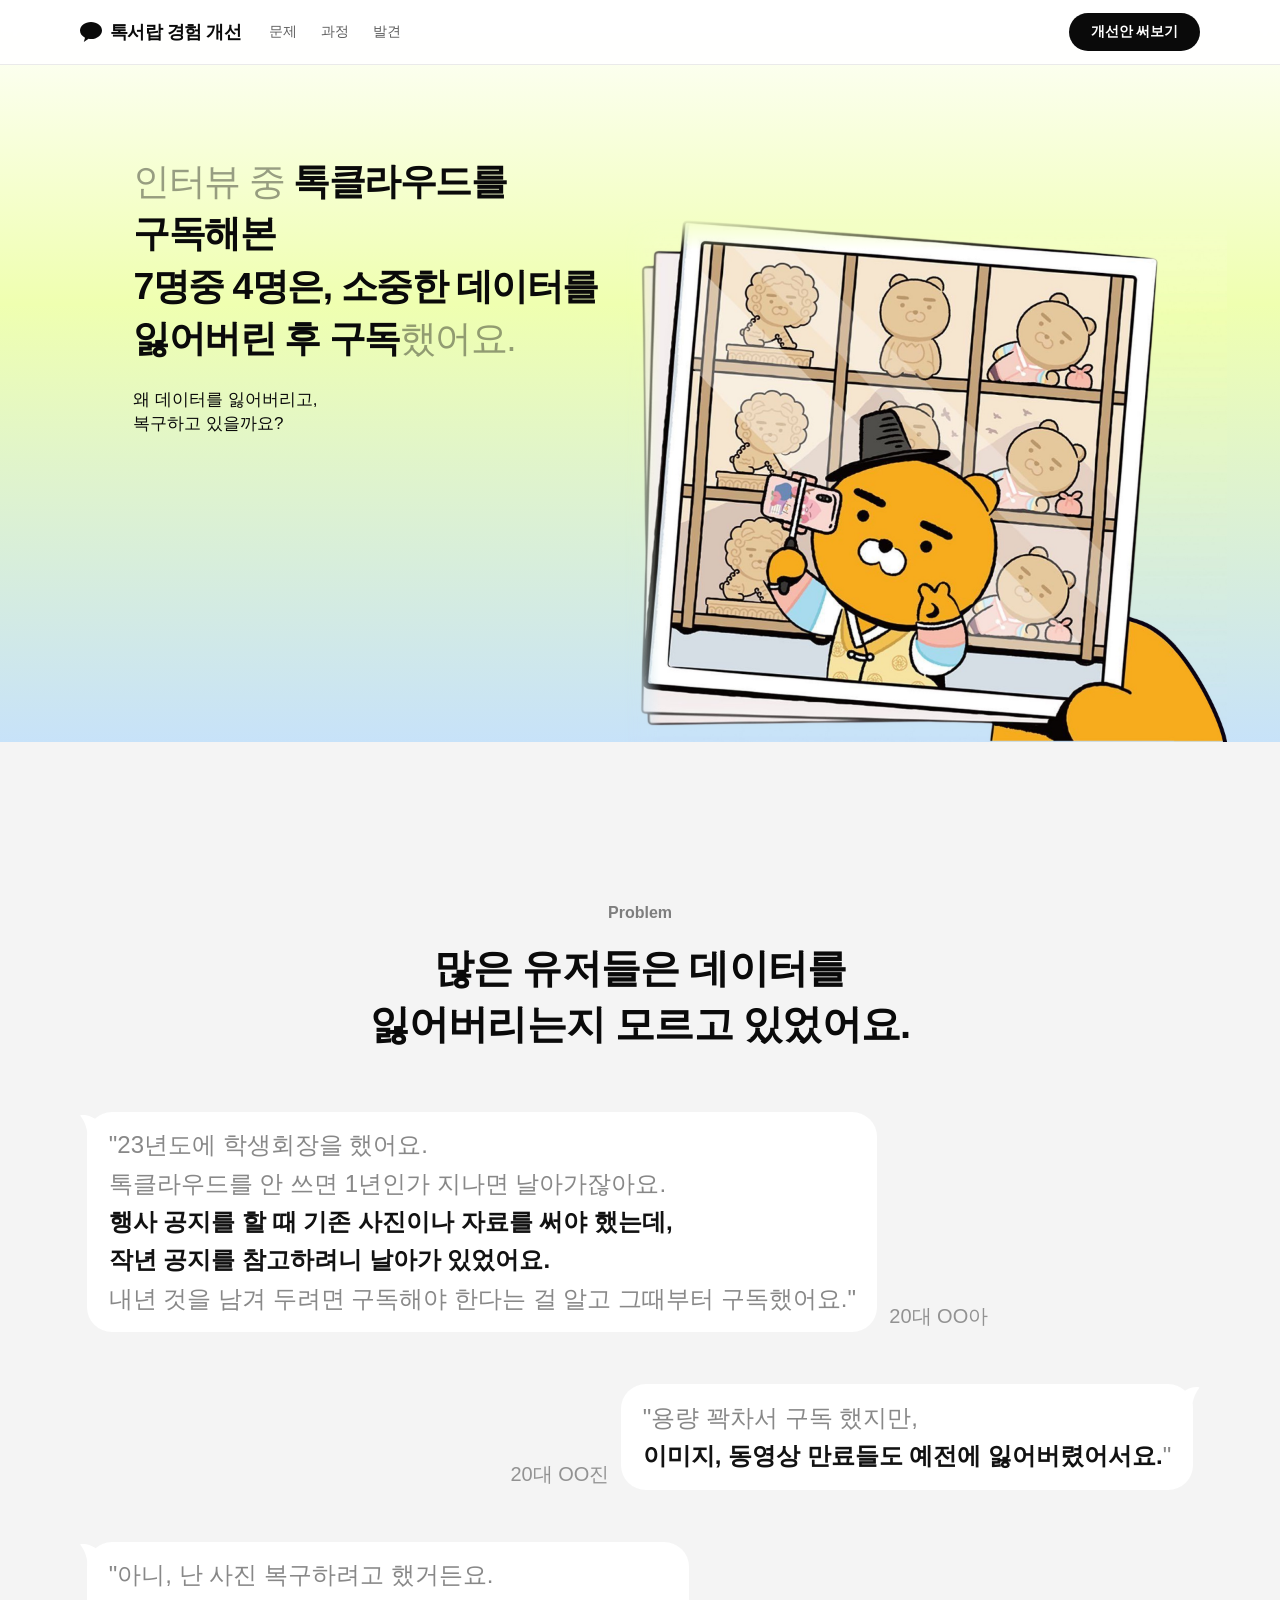
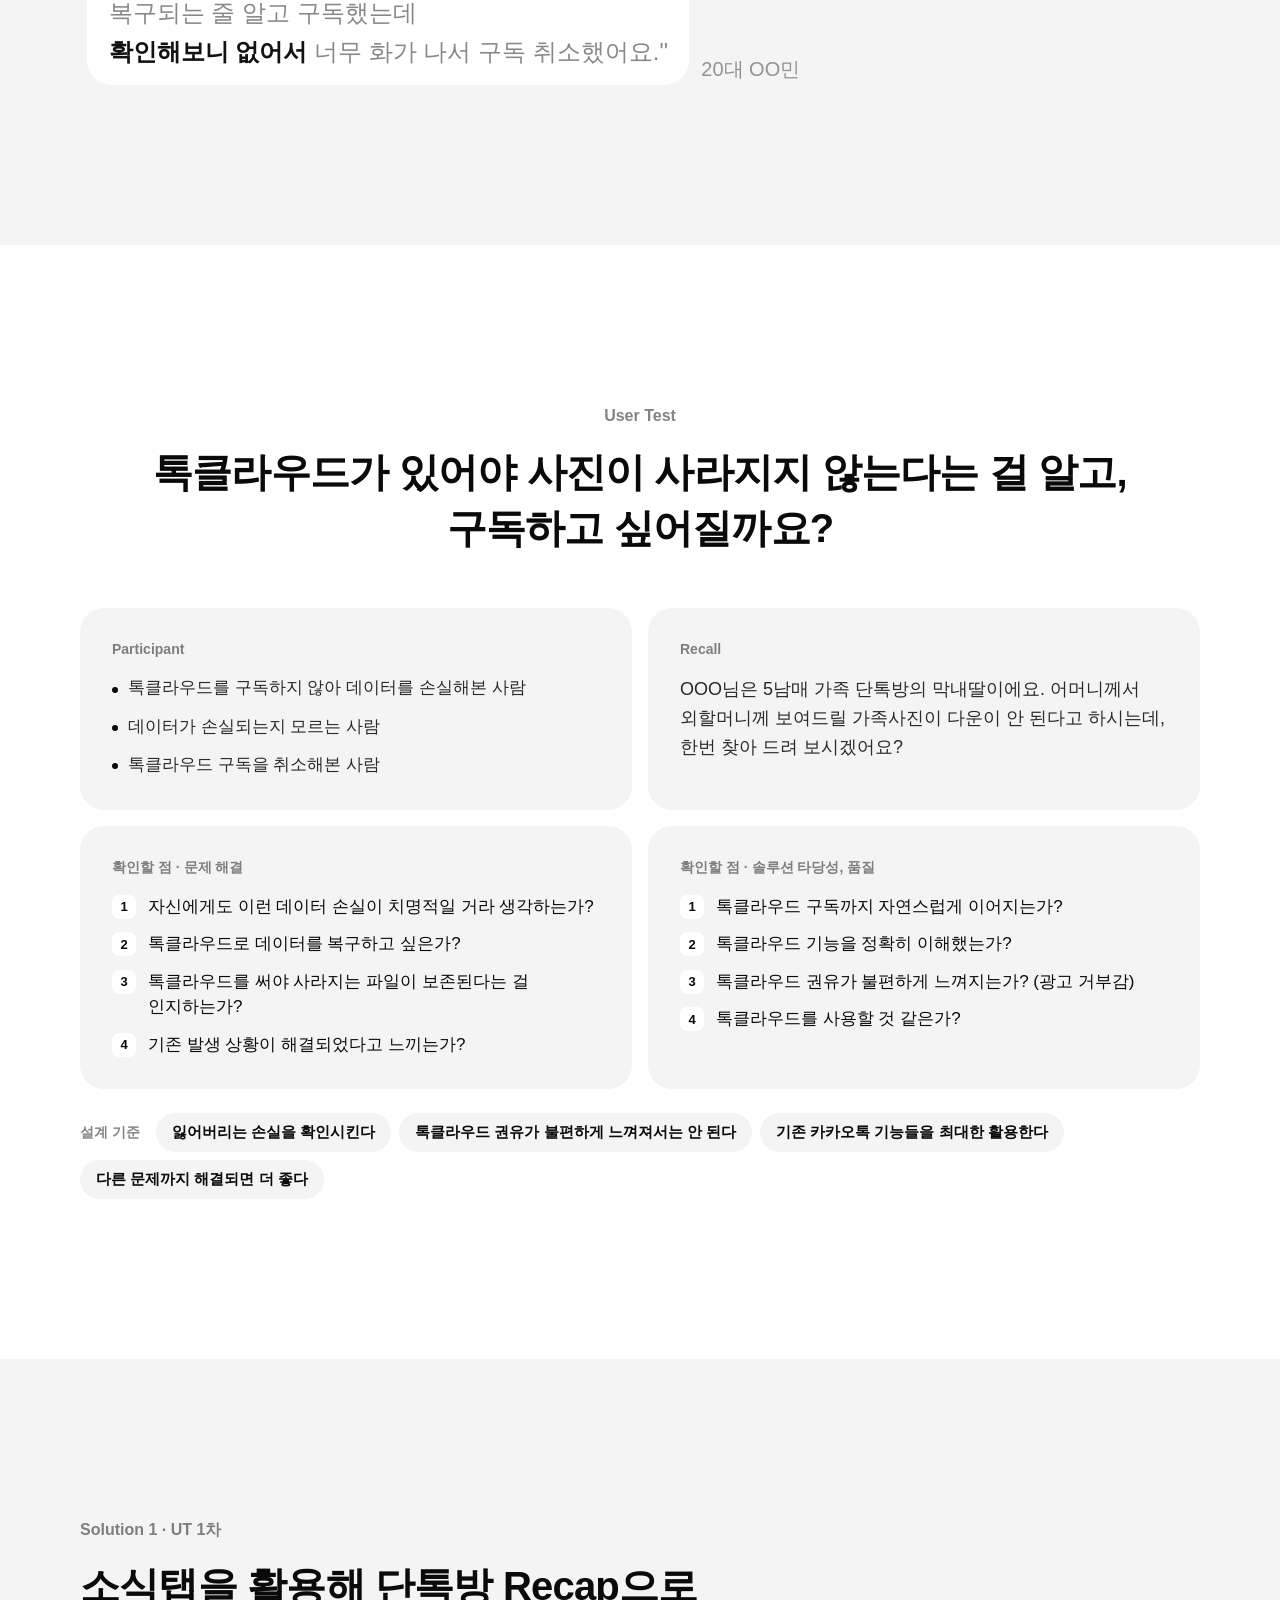
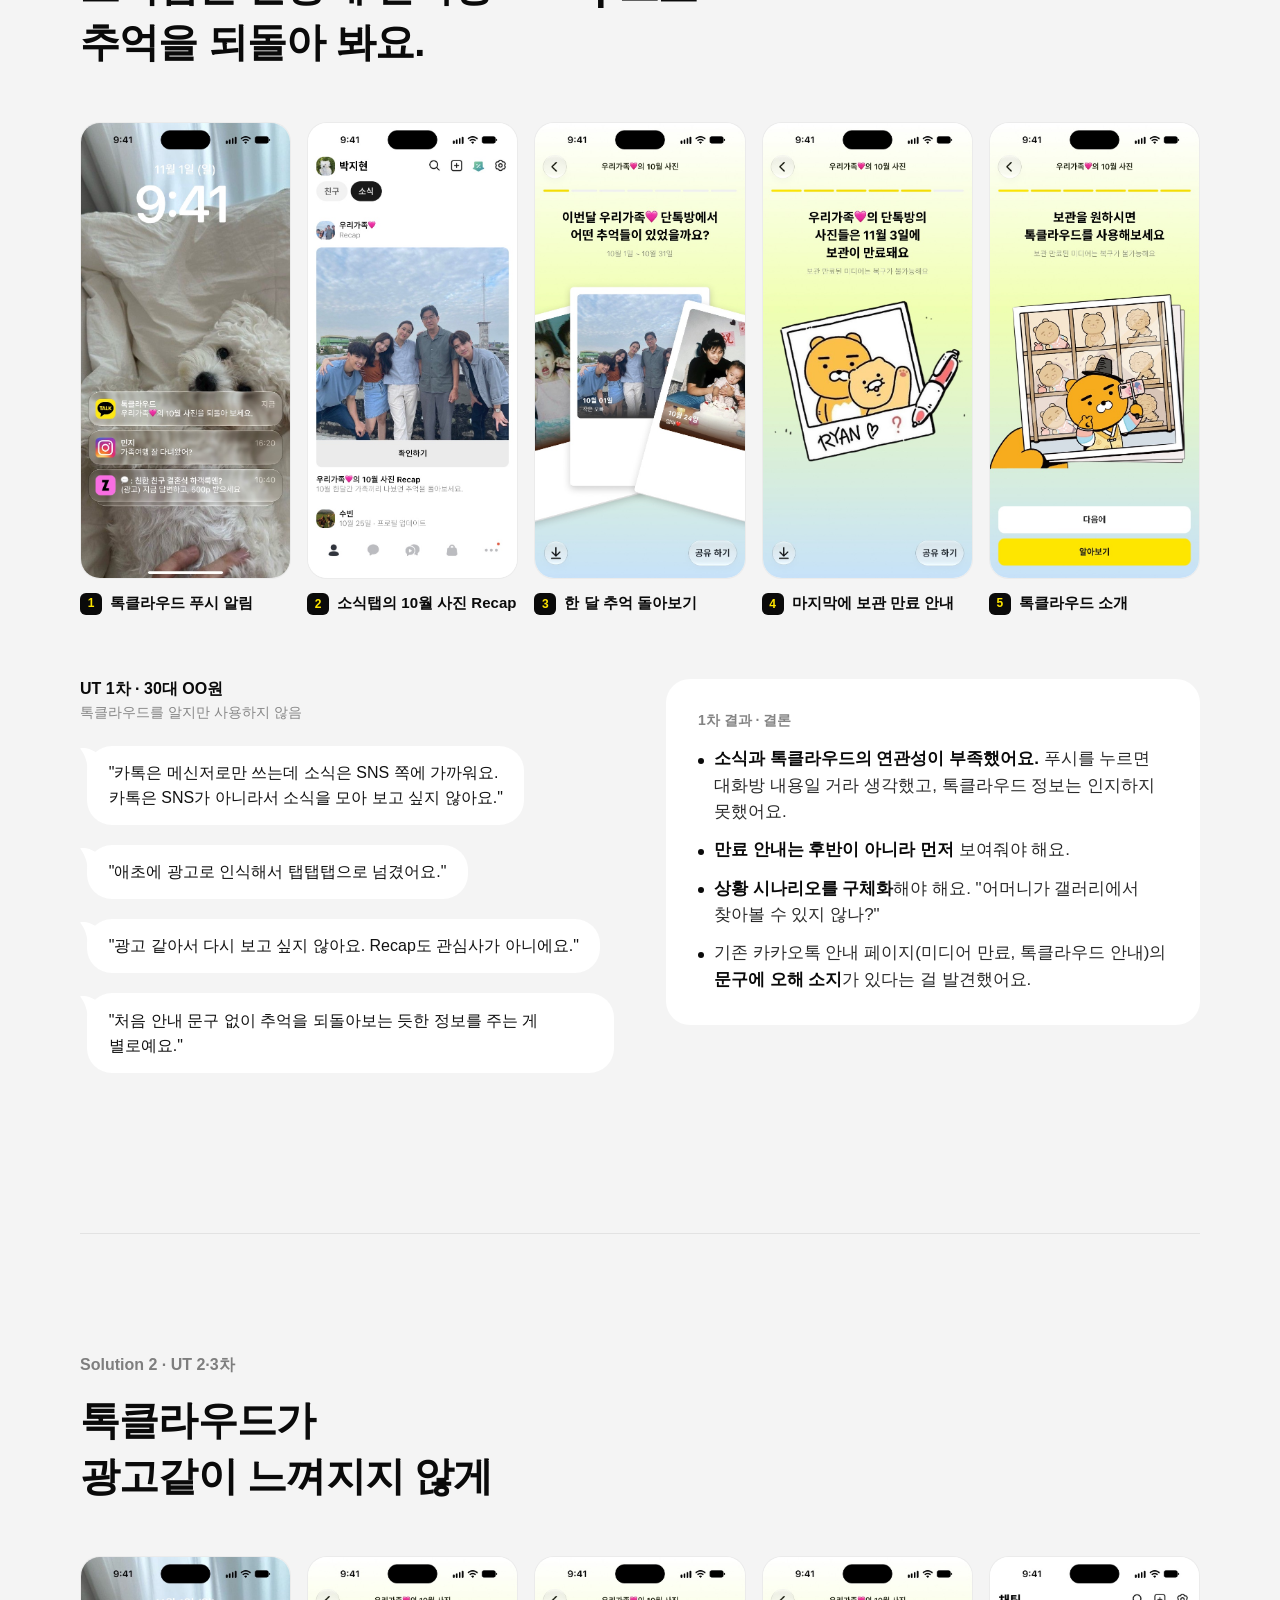
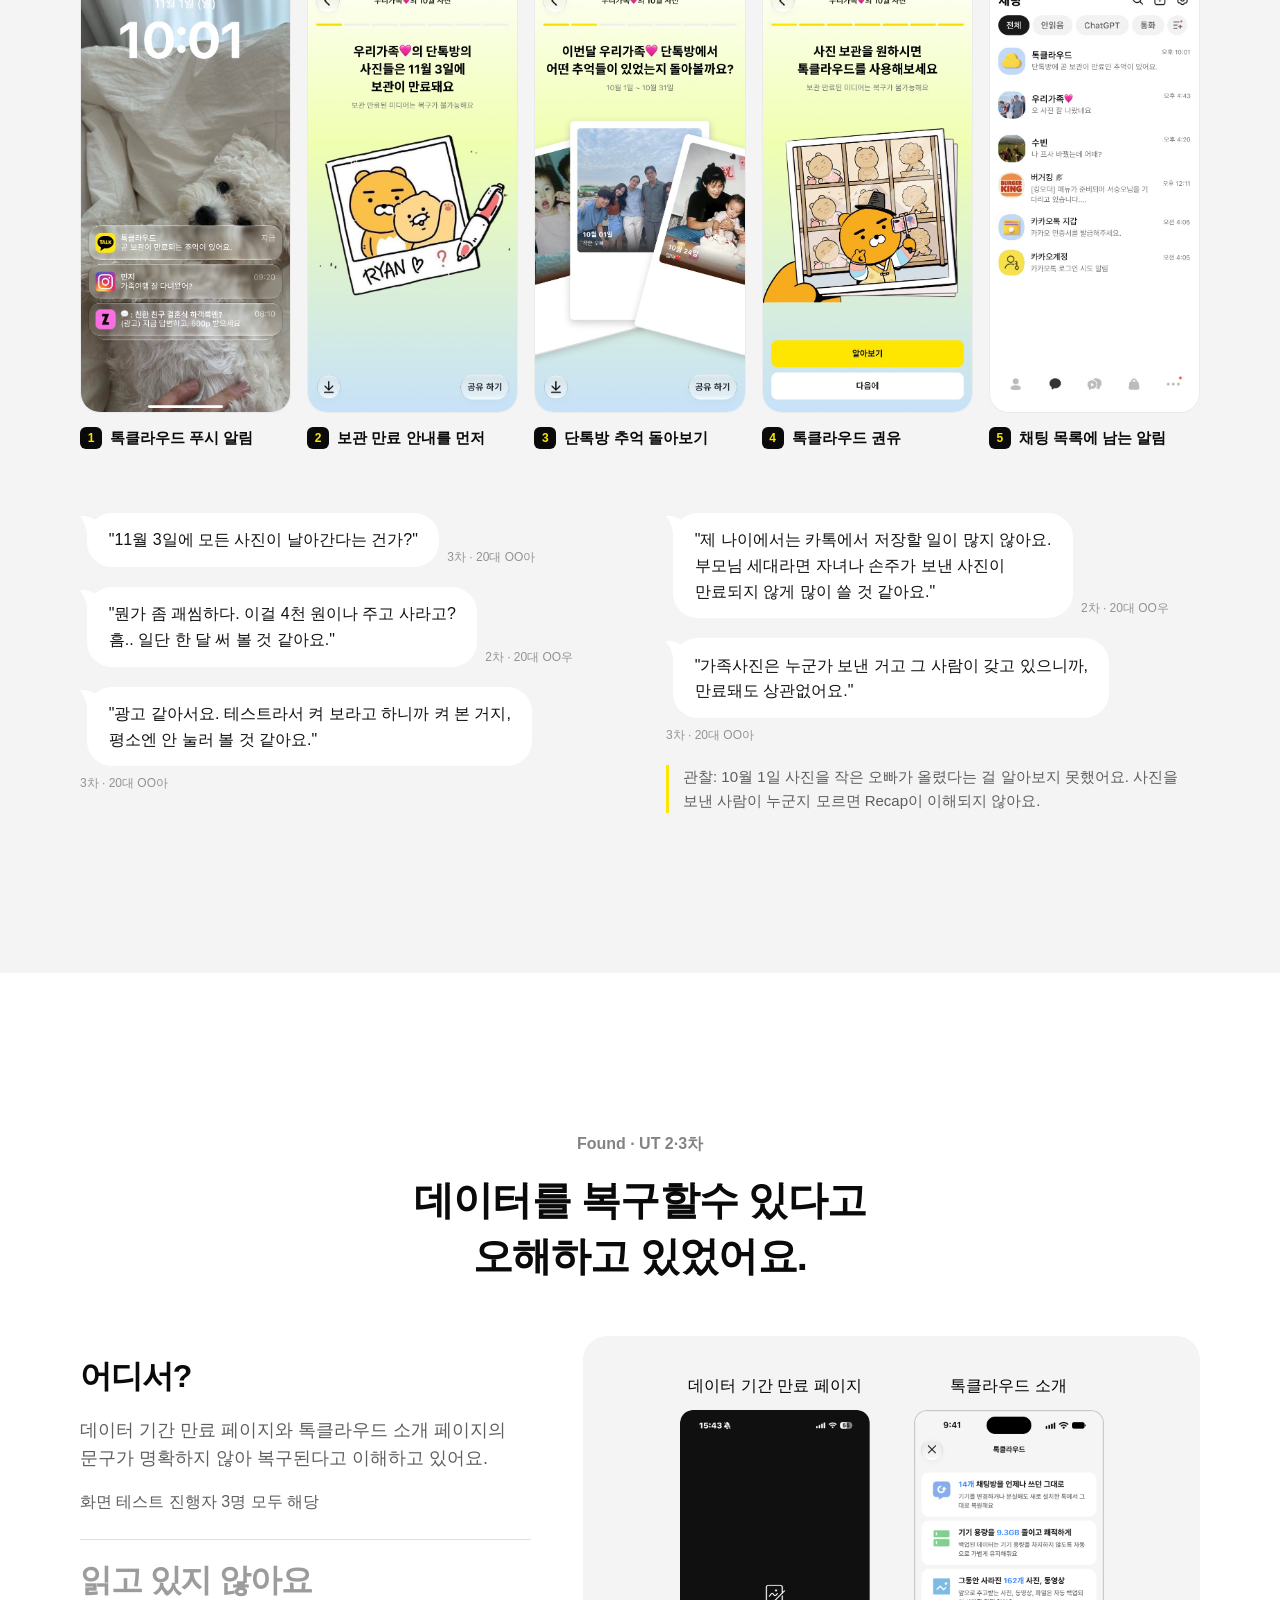
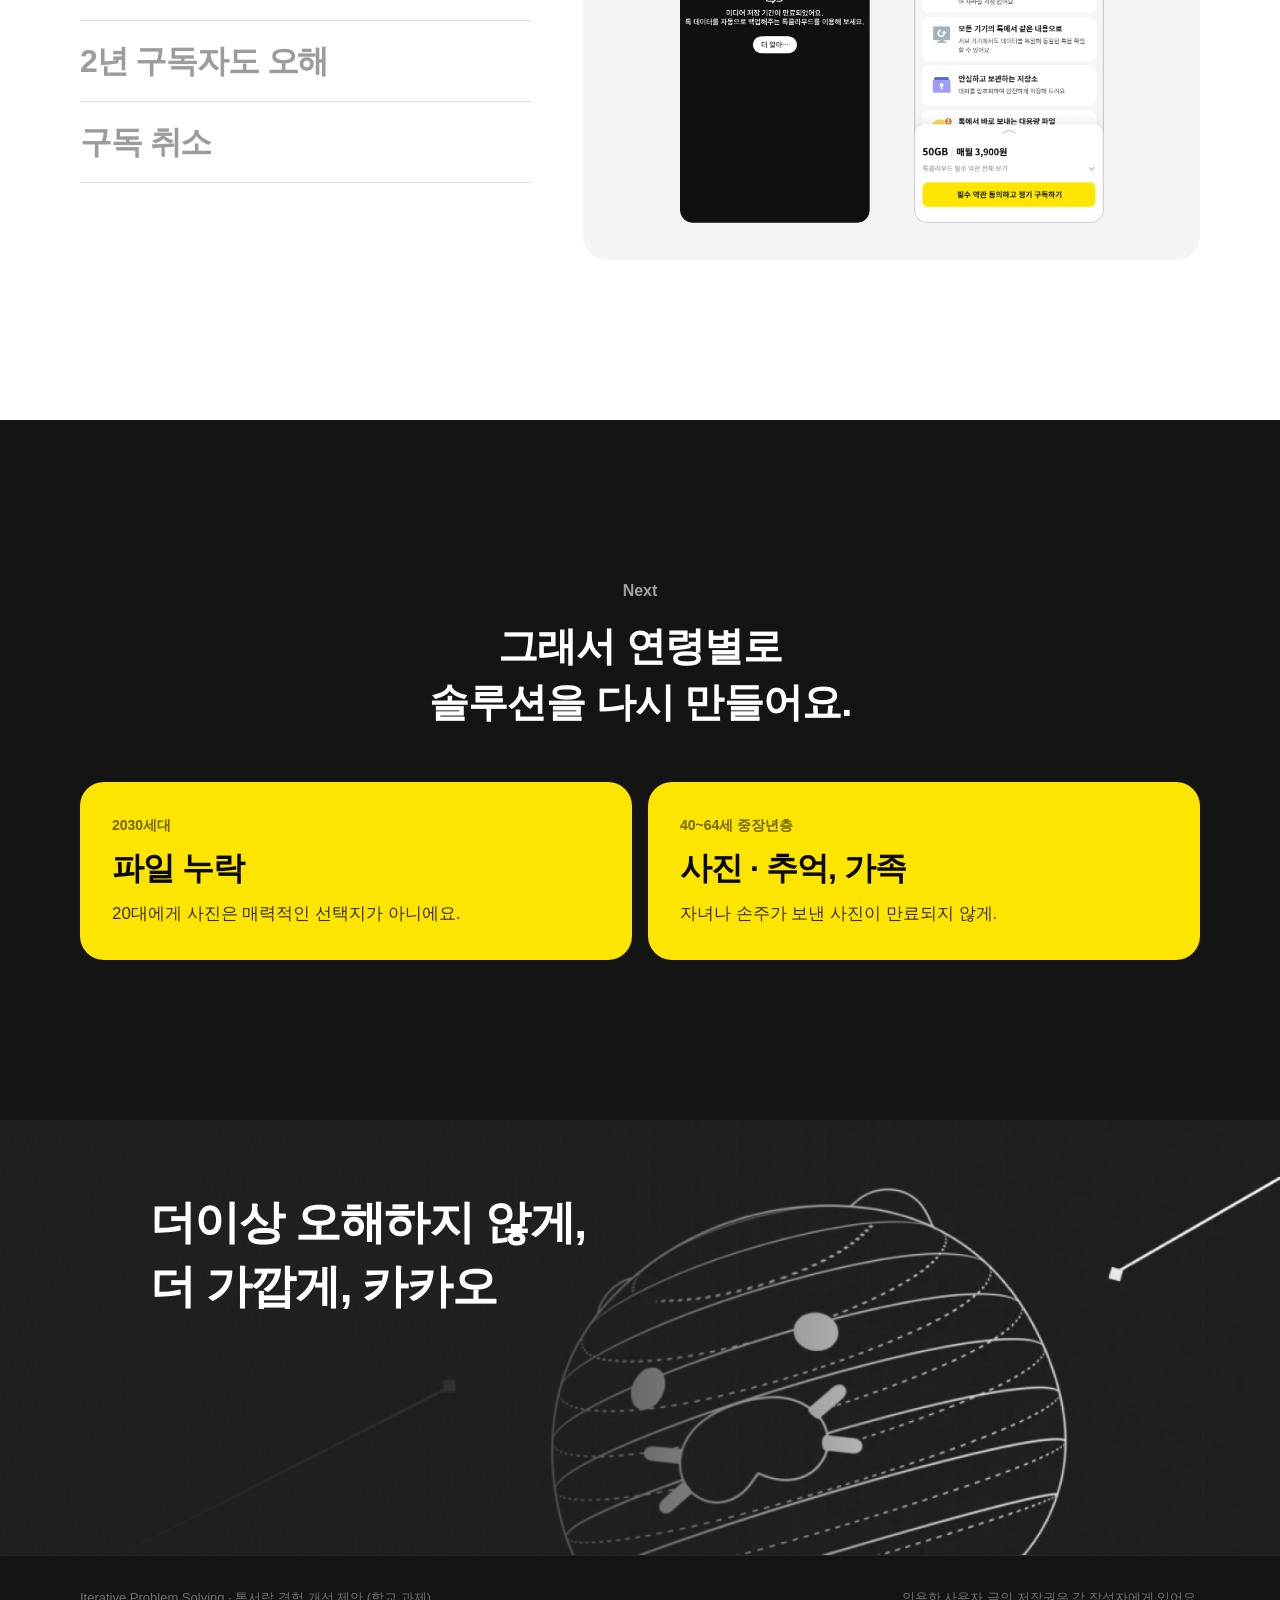
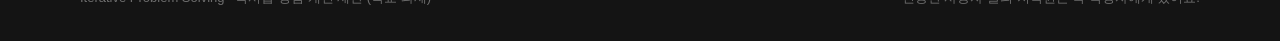
==== landing-2/index.html @ 0252a0fd "랜딩 2차: User Test 카드 라벨 'Recall · 과제' → 'Recall' Co-Authored-By: Claude Opus 5.5 <noreply@anthropic.c" ====
<!DOCTYPE html>
<html lang="ko">
<script>document.documentElement.classList.add('js')</script>
<head>
<meta charset="utf-8">
<meta name="viewport" content="width=device-width, initial-scale=1">
<title>톡서랍 경험 개선 — "사진 그대로 만료임;;"</title>
<style>
/* 레이아웃 기준: Mobbin 사이트의 MCP 히어로 섹션(여러 줄 문장 → 대화창 → 화면 카드).
   나머지 섹션도 같은 사이트의 스타일(흑백, 연회색 둥근 패널, 검은 알약 버튼, 검정/회색 2줄 제목)을 따름.
   카카오 노랑(#FEE500)은 '나'의 말풍선과 핵심 강조에만. */
:root{
  --yellow:#FEE500; --ink:#0A0A0A; --g:#8A8A8A; --g2:#5E5E5E;
  --panel:#F4F4F4; --line:#EAEAEA; --dark:#141414;
  --wrap:1120px;
  --font:-apple-system, BlinkMacSystemFont, "SF Pro Display", "SF Pro Text", "Apple SD Gothic Neo", "Malgun Gothic", sans-serif;
}
*{box-sizing:border-box;margin:0;padding:0}
body{font-family:var(--font);color:var(--ink);background:#fff;word-break:keep-all;-webkit-font-smoothing:antialiased}
img{display:block;max-width:100%;height:auto}
.mo{display:none}
a{color:inherit;text-decoration:none}
.wrap{width:min(var(--wrap), calc(100% - 48px));margin:0 auto}
.pill{display:inline-flex;align-items:center;gap:8px;height:44px;padding:0 22px;border-radius:9999px;background:var(--ink);color:#fff;font-size:15px;font-weight:600;letter-spacing:-.01em;transition:opacity .2s}
.pill:hover{opacity:.85}
.pill.light{background:var(--panel);color:var(--ink)}
.pill.y{background:var(--yellow);color:#000}

/* nav */
.nav{position:sticky;top:0;z-index:10;background:rgba(255,255,255,.9);backdrop-filter:blur(10px);border-bottom:1px solid var(--line)}
.nav .wrap{height:64px;display:flex;align-items:center;gap:28px}
.logo{display:flex;align-items:center;gap:8px;font-weight:800;font-size:18px;letter-spacing:-.03em}
.nav nav{display:flex;gap:24px;font-size:14px;font-weight:500;color:var(--g2)}
.nav nav a:hover{color:var(--ink)}
.nav .pill{margin-left:auto;height:38px;font-size:14px}

/* type */
.stack{font-size:56px;line-height:1.14;font-weight:700;letter-spacing:-.045em;text-align:center}
.stack .g{color:var(--g)}
.h2{font-size:40px;line-height:1.2;font-weight:700;letter-spacing:-.04em}
.h2 .g{color:var(--g)}
.eyebrow{font-size:14px;font-weight:600;color:var(--g)}

/* 1 hero = Mobbin MCP 히어로 구조 */
.hero{padding:120px 0 160px}
.hero .sub{margin:28px auto 0;max-width:640px;text-align:center;font-size:18px;line-height:1.6;color:var(--g2)}
.window{margin-top:72px}
.room{background:#B2C7DA;border-radius:24px;padding:48px 24px}
.convo{max-width:720px;margin:0 auto;display:flex;flex-direction:column;gap:24px}
.msg{display:flex;flex-direction:column;align-items:flex-start;gap:6px}
.msg.me{align-items:flex-end}
.who{font-size:13px;color:#4A5A6A}
.bub{display:inline-block;padding:12px 18px;border-radius:4px 20px 20px 20px;background:#fff;color:#000;font-size:17px;line-height:1.5;font-weight:500}
.msg.me .bub{border-radius:20px 4px 20px 20px}
.msg.me .bub{background:var(--yellow);color:#000}
.bub b{display:block;font-size:30px;line-height:1.25;font-weight:800;letter-spacing:-.035em;margin-top:2px}
.note{display:flex;gap:12px;align-items:flex-start;max-width:720px;margin:32px auto 32px}
.note .ic{flex:none;width:28px;height:28px;border-radius:8px;background:var(--ink);display:grid;place-items:center}
.note p{font-size:16px;line-height:1.6}
.note small{display:flex;align-items:center;gap:4px;font-size:14px;color:var(--g);margin-top:4px}
.cards{display:grid;grid-template-columns:repeat(3,1fr);gap:16px}
.cards::-webkit-scrollbar{display:none}
.card{display:flex;flex-direction:column;background:var(--panel);border-radius:20px;padding:24px 24px 0;overflow:hidden}
.card .shot{order:2;margin-top:auto;padding-top:24px;height:330px;overflow:hidden;display:flex;justify-content:center}
.card .shot img{width:220px;align-self:flex-start;border-radius:28px 28px 0 0;transform:translateY(var(--shift,0))}
.card .txt{order:1}
.card h3{display:flex;align-items:center;gap:8px;font-size:16px;font-weight:700}
.card h3 .n{width:22px;height:22px;border-radius:6px;background:var(--ink);color:var(--yellow);font-size:12px;display:grid;place-items:center}
.card dl{margin-top:14px;display:flex;flex-direction:column;gap:12px}
.card dt{font-size:13px;color:var(--g)}
.card dd{font-size:15px;line-height:1.45;font-weight:700;margin-top:2px}
.outcome{padding:28px 0 0;display:flex;gap:12px;align-items:flex-start;justify-content:center;text-align:left}
.outcome p{font-size:16px;line-height:1.6;max-width:760px}
.outcome strong{font-weight:700}


/* 문제 흐름 = Mobbin 기능 소개 섹션 구조(왼쪽 목록 / 오른쪽 화면 2장) */
.feat{display:grid;grid-template-columns:.9fr 1.1fr;gap:48px;margin-top:96px;align-items:stretch}
.fl{display:flex;flex-direction:column}
.lede{font-size:34px;line-height:1.4;font-weight:900;letter-spacing:-.03em;text-wrap:pretty}
.convo.mini .bub{background:var(--panel);font-size:16px;padding:10px 16px}
.convo.mini .msg.me .bub{background:var(--yellow)}
.convo.mini .bub b{font-size:26px}
.convo.mini .who{color:var(--g)}
.tabs{list-style:none;margin-top:40px}
.tabs li+li{border-top:1px solid var(--line)}
.tab{all:unset;box-sizing:border-box;display:block;width:100%;cursor:pointer;padding:18px 0}
.tab:focus-visible{outline:2px solid var(--ink);outline-offset:4px;border-radius:4px}
.tt{display:block;font-size:28px;line-height:1.25;font-weight:800;letter-spacing:-.035em;color:#B5B5B5;transition:color .3s}
.tab:hover .tt{color:var(--g2)}
.tab.on .tt{color:var(--ink)}
.td{display:none;font-size:16px;line-height:1.6;color:var(--g2);margin-top:8px}
.tab.on .td{display:block}
.foot{margin-top:auto;padding-top:32px;font-size:14px;line-height:1.6;color:var(--g)}
.fr{position:relative;background:var(--panel);border-radius:24px;height:680px;overflow:hidden}
.fr .ph{position:absolute;width:240px;border-radius:13% / 6%;transition:opacity .35s,transform .35s}
.fr .front{left:calc(50% - 252px);top:40px;z-index:2;box-shadow:0 20px 40px rgba(0,0,0,.08)}
.fr .back{left:calc(50% + 12px);top:110px;width:240px;box-shadow:0 20px 40px rgba(0,0,0,.08)}
.fr.swap .ph{opacity:0;transform:translateY(8px)}
.fr .ph.solo{width:274px;left:calc(50% - 137px);top:40px}
.fr .ph.bare{box-sizing:border-box;border:7px solid #111;border-radius:36px;background:#111}
@media (max-width:640px){.fr .ph.bare{border-width:4px;border-radius:22px}}

/* 2 voc = Mobbin 고객 섹션 구조 */
.voc{padding:160px 0;background:var(--panel)}
.vgrid{display:grid;grid-template-columns:repeat(3,1fr);gap:16px;margin-top:48px}
.big{grid-column:1 / -1;display:grid;grid-template-columns:1.3fr 1fr;gap:16px}
.feature{background:var(--dark);color:#fff;border-radius:20px;padding:36px;display:flex;flex-direction:column;justify-content:space-between;min-height:320px}
.feature .k{font-size:14px;font-weight:600;color:var(--yellow)}
.feature h3{font-size:32px;line-height:1.3;font-weight:700;letter-spacing:-.035em}
.feature a{align-self:flex-start}
.nums{display:grid;grid-template-rows:repeat(3,1fr);gap:16px}
.num{background:var(--panel);border-radius:20px;padding:22px 28px;display:flex;align-items:baseline;gap:16px}
.num b{font-size:44px;line-height:1;font-weight:800;letter-spacing:-.04em;min-width:96px}
.num span{font-size:15px;color:var(--g2)}
.q{background:#fff;border:1px solid var(--line);border-radius:20px;padding:28px;display:flex;flex-direction:column;justify-content:space-between;gap:28px;min-height:240px}
.q .mark{font-size:28px;line-height:1;font-weight:800}
.q p{font-size:17px;line-height:1.55;font-weight:600;letter-spacing:-.02em;margin-top:8px}
.q a{display:flex;align-items:center;gap:10px;font-size:13px;color:var(--g)}
.q a i{width:28px;height:28px;border-radius:50%;background:var(--panel);display:grid;place-items:center;font-style:normal;font-size:11px;font-weight:700;color:var(--ink)}
.q a:hover{color:var(--ink)}


/* VOC = Mobbin 고객 사례 섹션 구조(위 대표 카드 + 아래 카드 3장) */
.cgrid{margin-top:48px;display:flex;flex-direction:column;gap:16px}
.faqpage{position:relative;display:block;border:0;border-radius:24px;overflow:hidden;background:#fff;transition:box-shadow .25s}
.faqpage:hover{box-shadow:0 16px 40px rgba(0,0,0,.06)}
.fp-bar{display:flex;align-items:center;gap:20px;padding:18px 40px;border-bottom:1px solid var(--line);font-size:14px}
.fp-logo{font-size:17px;letter-spacing:-.02em}.fp-logo b{font-weight:500;margin-right:4px}
.fp-svc{display:flex;align-items:center;gap:6px;font-weight:700;padding-left:20px;border-left:1px solid var(--line)}
.fp-svc i{width:20px;height:20px;border-radius:50%;background:var(--yellow)}
.fp-search{margin-left:auto;width:300px;border:1px solid #222;border-radius:8px;padding:8px 12px;color:var(--g)}
.fp-body{padding:40px 40px 88px}
.fp-body h3{font-size:28px;line-height:1.35;font-weight:700;letter-spacing:-.035em}
.fp-chips{display:flex;gap:8px;margin-top:20px}
.fp-chips span{border:1px solid var(--line);border-radius:9999px;padding:6px 12px;font-size:13px}
.fp-body hr{border:0;border-top:1px solid var(--line);margin:28px 0}
.fp-body p{font-size:16px;line-height:1.8}
.fp-body mark{background:linear-gradient(transparent 45%, var(--yellow) 45%);color:inherit;font-weight:700}
.fp-tag{position:absolute;right:24px;bottom:20px;background:var(--ink);color:#fff;border-radius:9999px;padding:10px 16px;font-size:13px;font-weight:600}
.ccards{display:grid;grid-template-columns:repeat(3,1fr);gap:16px}
.cc{display:flex;flex-direction:column;justify-content:space-between;gap:48px;background:#fff;border-radius:24px;padding:36px;min-height:380px}
.cc-mark{font-size:28px;line-height:1.2;font-weight:800;letter-spacing:-.035em}
.cc-mark small{display:block;font-size:14px;line-height:1.5;font-weight:500;color:var(--g);margin-top:8px;letter-spacing:0}
.cc h3{font-size:21px;line-height:1.45;font-weight:700;letter-spacing:-.03em}
/* 마지막 카드: 다른 색 + Mobbin 호버(배경 변화, 글 위로, 아래 줄 나타남) */
.cc.link{background:var(--dark);color:#fff;transition:background .3s}
.cc.link .cc-mark small{color:#8A8A8A}
.cc-bot{position:relative}
.cc.link .cc-bot h3{transition:transform .35s cubic-bezier(.2,.7,.2,1)}
.cc-more{position:absolute;left:0;bottom:-4px;font-size:13px;font-weight:600;color:var(--yellow);opacity:0;transform:translateY(8px);transition:opacity .3s,transform .35s cubic-bezier(.2,.7,.2,1)}
.cc.link:hover,.cc.link:focus-visible{background:#262626}
.cc.link:hover .cc-bot h3,.cc.link:focus-visible .cc-bot h3{transform:translateY(-28px)}
.cc.link:hover .cc-more,.cc.link:focus-visible .cc-more{opacity:1;transform:none}
.cc.link:focus-visible{outline:2px solid var(--yellow);outline-offset:3px}
@media (hover:none){.cc.link .cc-bot{padding-bottom:28px}.cc-more{opacity:1;transform:none}}

/* 3 solution = Mobbin 좌우 분할 섹션 구조 */
.solution{padding:160px 0}
.split{display:grid;grid-template-columns:1fr 1fr;gap:64px;align-items:center}
.split .lead{font-size:18px;line-height:1.6;color:var(--g2);margin-top:20px;max-width:440px}
.split .act{display:flex;align-items:center;gap:12px;margin-top:32px}
.split .act small{font-size:13px;color:var(--g)}
.stage{background:var(--panel);border-radius:24px;height:560px;overflow:hidden;display:flex;justify-content:center;padding-top:56px;position:relative}
.stage img{width:300px;border-radius:40px 40px 0 0}
.stage .tag{position:absolute;left:24px;top:24px;background:#fff;border-radius:12px;padding:10px 14px;font-size:14px;font-weight:600;box-shadow:0 8px 24px rgba(0,0,0,.06)}
.stage .tag em{font-style:normal;background:var(--yellow);padding:0 4px}
.steps{display:grid;grid-template-columns:repeat(4,1fr);gap:16px;margin-top:16px}
.step{background:var(--panel);border-radius:20px;overflow:hidden;display:flex;flex-direction:column}
.step .t{padding:22px 22px 0}
.step h3{font-size:16px;font-weight:700}
.step p{font-size:14px;line-height:1.5;color:var(--g2);margin-top:4px}
.step .shot{margin-top:20px;height:240px;overflow:hidden;display:flex;justify-content:center}
.step .shot img{width:72%;border-radius:22px 22px 0 0;align-self:flex-start}


/* 개선안 = Mobbin 404 섹션 구조 + 클릭 프로토타입 */
.sol-head{text-align:center}
.sol-head .h2{margin-top:12px}
.sol-head .lead{margin:16px auto 0}
.proto{margin:56px auto 0;max-width:880px;background:var(--panel);border-radius:28px;padding:40px;display:grid;grid-template-columns:auto 1fr;gap:48px;align-items:stretch}
.pphone{position:relative;width:320px;aspect-ratio:402/874;border-radius:13% / 6%;overflow:hidden;box-shadow:0 20px 40px rgba(0,0,0,.08);background:#111}
.pphone img{width:100%;height:100%;display:block}
.pscr{position:absolute;left:2.49%;right:2.49%;top:17.85%;bottom:1.14%;overflow-y:auto;overscroll-behavior:contain;scrollbar-width:none;background:#fff;z-index:3}
.pscr::-webkit-scrollbar{display:none}
.pscr[hidden]{display:none}
.pscr-in{position:relative}
.pscr-in img{width:100%;height:auto;display:block}
#pscrhot{all:unset;position:absolute;left:0;width:100%;cursor:pointer}
#pscrhot:focus-visible{outline:3px solid var(--yellow);outline-offset:-3px}
#pscrhot.tap{background:rgba(0,0,0,.04)}
#pscrhot.tap::before{content:"";position:absolute;left:16.5%;top:50%;width:44px;height:44px;margin:-22px 0 0 -22px;border-radius:50%;background:rgba(0,0,0,.18);animation:ripple .6s ease-out forwards}
.pphone .pscroll{position:absolute;inset:0;clip-path:inset(17.8% 2.5% 1.2% 2.5%);overflow:hidden}
.pphone .pscroll img{position:absolute;inset:0;width:100%;height:100%;clip-path:inset(17.8% 2.5% 1.2% 2.5%);transition:transform .95s cubic-bezier(.45,0,.2,1)}
.pphone .pscroll .nw{transform:translateY(75%)}
.pphone .pscroll.go img:first-child{transform:translateY(-75%)}
.pphone .pscroll.go .nw{transform:none}
.pphone .pover{position:absolute;inset:0;opacity:0;transform:translateX(14%);transition:opacity .55s cubic-bezier(.2,.7,.2,1),transform .6s cubic-bezier(.2,.7,.2,1)}
.pphone .pover.back{transform:translateX(-14%)}
.pphone .pover.in{opacity:1;transform:none}
.ps-q.show{animation:hintIn .5s cubic-bezier(.2,.7,.2,1)}
@keyframes hintIn{from{opacity:0;transform:translateY(6px)}to{opacity:1;transform:none}}
.psteps button{transition:background .35s,color .35s}
#phots button{all:unset;position:absolute;cursor:pointer;border-radius:12px}
#phots button:focus-visible{outline:3px solid var(--yellow);outline-offset:2px}
@keyframes pulse{0%,100%{opacity:.25}50%{opacity:1}}
.pside{display:flex;flex-direction:column}
.ps-k{font-size:14px;color:var(--g)}
.ps-q{font-size:22px;line-height:1.35;font-weight:800;letter-spacing:-.03em;margin-top:6px;min-height:60px}
.psteps{list-style:none;margin-top:20px;display:flex;flex-direction:column;gap:8px}
.psteps button{all:unset;box-sizing:border-box;width:100%;display:flex;align-items:center;justify-content:space-between;gap:12px;background:#fff;border-radius:12px;padding:14px 16px;font-size:15px;font-weight:600;cursor:pointer;color:var(--g2);transition:background .2s,color .2s}
.psteps button i{font-style:normal;font-size:13px;color:var(--g)}
.psteps button:hover{color:var(--ink)}
.psteps button.on{background:var(--ink);color:#fff}
.psteps button.on i{color:var(--yellow)}
.ps-foot{margin-top:auto;padding-top:24px;display:flex;justify-content:flex-end}
.ps-foot small{display:block;font-size:13px;color:var(--g)}
.ps-foot b{font-size:28px;font-weight:800;letter-spacing:-.03em}
.ps-reset{all:unset;cursor:pointer;background:#fff;border-radius:9999px;padding:10px 18px;font-size:14px;font-weight:600}
.ps-reset:hover{background:#ececec}
.ps-btns{display:flex;gap:8px}
#phots button.tap{background:rgba(0,0,0,.04)}
#phots button.tap::before{content:"";position:absolute;left:50%;top:50%;width:44px;height:44px;margin:-22px 0 0 -22px;border-radius:50%;background:rgba(0,0,0,.18);animation:ripple .6s ease-out forwards}
@keyframes ripple{from{transform:scale(.3);opacity:.9}to{transform:scale(2.2);opacity:0}}



/* 마무리 배너 = Figma 326:4867 (1461×497, 문구 x171 y80, 52px Bold) */
.outro{background:#202020}
.outro-in{position:relative;max-width:1461px;margin:0 auto;aspect-ratio:1461/497;background:url(img/outro-bg.png) center/cover no-repeat}
.outro h2{position:absolute;left:11.7%;top:16.1%;color:#fff;font-size:clamp(28px,3.6vw,52px);line-height:1.4;font-weight:700;letter-spacing:-.03em}
@media (max-width:640px){.outro-in{aspect-ratio:auto;height:360px;background-position:72% center;background-size:auto 100%}.outro h2{left:24px;top:48px;font-size:28px}}

/* 4 cta */
.cta{background:var(--dark);color:#fff;padding:140px 0;text-align:center}
.cta .stack .g{color:#6E6E6E}
.cta .window{max-width:760px;margin:56px auto 0;text-align:left}
.cta .msg.me .bub{background:var(--yellow);color:#000}
.cta .act{margin-top:48px;display:flex;justify-content:center;gap:12px}
.cta .pill.light{background:#2C2C2C;color:#fff}
footer{background:var(--dark);border-top:1px solid #262626;color:#6E6E6E;font-size:13px;line-height:1.6;padding:32px 0}
footer .wrap{display:flex;justify-content:space-between;gap:24px;flex-wrap:wrap}

/* reveal */
.js .rv{opacity:0;transform:translateY(16px);transition:opacity .6s cubic-bezier(.2,.7,.2,1),transform .6s cubic-bezier(.2,.7,.2,1)}
.js .rv.on{opacity:1;transform:none}
@media (prefers-reduced-motion:reduce){.js .rv{opacity:1;transform:none;transition:none}}

@media (max-width:1000px){
  .stack{font-size:44px}
  .big{grid-template-columns:1fr}
  .feat{grid-template-columns:1fr;gap:32px}
  .fr{height:680px}
  .vgrid{grid-template-columns:1fr 1fr}
  .ccards{grid-template-columns:1fr}
  .cc{min-height:0}
  .fp-search{display:none}
  .split{grid-template-columns:1fr;gap:40px}
  .steps{grid-template-columns:1fr 1fr}
  .proto{grid-template-columns:1fr;justify-items:center;padding:28px;gap:28px}
  .pside{width:100%;max-width:420px}
  .cards{display:flex;overflow-x:auto;scroll-snap-type:x mandatory;scrollbar-width:none}
  .card{flex:0 0 min(360px,86%);scroll-snap-align:start}
}
@media (max-width:640px){
  .mo{display:inline}
  .nav nav{display:none}
  .hero{padding-top:72px}
  .stack{font-size:30px;line-height:1.2}
  .h2{font-size:28px}
  .hero .sub{font-size:16px}
  .window{margin-top:48px}
  .room{padding:28px 16px;border-radius:20px}
  .convo{gap:18px}
  .note{margin:24px 0}
  .bub{font-size:15px}.bub b{font-size:22px}
  .card{flex-basis:86%;padding:20px 20px 0}
  .card .shot{height:280px}
  .card .shot img{width:190px}
  .outcome{padding-top:20px}
  .voc{padding:96px 0}
  .vgrid{grid-template-columns:1fr}
  .fp-bar{padding:14px 20px;gap:12px}.fp-svc{padding-left:12px}
  .fp-body{padding:24px 20px 72px}.fp-body h3{font-size:21px}.fp-body p{font-size:14px}
  .fp-tag{left:20px;right:auto}
  .feature{padding:28px;min-height:0;gap:28px}.feature h3{font-size:24px}
  .num b{font-size:36px;min-width:80px}
  .q{min-height:0}
  .solution{padding:96px 0}
  .stage{height:440px}.stage img{width:240px}
  .steps{grid-template-columns:1fr 1fr;gap:12px}
  .step .t{padding:16px 16px 0}.step .shot{height:180px}
  .cta{padding:96px 0}
  .proto{padding:20px;border-radius:24px}
  .pphone{width:min(280px,100%)}
  .ps-q{font-size:19px;min-height:0}
  .feat{margin-top:56px}
  .tt{font-size:22px}
  .lede{font-size:24px}
  .fr{height:440px}
  .fr .ph{width:150px}.fr .back{width:150px;top:76px;left:calc(50% + 6px)}.fr .front{left:calc(50% - 156px);top:24px}
  .fr .ph.solo{width:180px;left:calc(50% - 90px);top:24px}
  .hero{padding-bottom:96px}
  .cta .act{flex-direction:column;align-items:center}
}

/* ===== Figma 551:14807 (히어로 · Problem · Interview) ===== */
/* 히어로: 1920×1080 프레임(헤더 64 포함) → 화면 너비에 비례 */
.hx{background:linear-gradient(180deg,#fff 0%,#efffb0 40.968%,#c7e2f9 100%);margin-top:-65px;padding-top:65px}
.hx-in{position:relative;height:calc(100vw * 1015 / 1920);min-height:560px;max-height:1015px;max-width:1920px;margin:0 auto;overflow:hidden}
.hx-txt{position:absolute;left:10.42%;top:calc(100% * 135 / 1015);width:37.5%;color:#0a0a0a}
.hx h1{font-size:clamp(30px,2.917vw,56px);line-height:1.4;font-weight:700;letter-spacing:-.04em}
.hx h1 .lt{font-weight:500;color:rgba(10,10,10,.4)}
.hx-txt p{margin-top:24px;font-size:clamp(17px,1.25vw,24px);line-height:1.4;font-weight:500}
.hx-ill{position:absolute;right:4.17%;bottom:0;width:47.03%;height:auto;
  -webkit-mask-image:linear-gradient(90deg,transparent 0,#000 6%),linear-gradient(180deg,transparent 0,#000 6%);-webkit-mask-composite:source-in;
  mask-image:linear-gradient(90deg,transparent 0,#000 6%),linear-gradient(180deg,transparent 0,#000 6%);mask-composite:intersect}

/* 공통 섹션 머리 */
.sx{width:min(1120px,calc(100% - 48px));margin:0 auto}
.sx-head{display:flex;flex-direction:column;gap:16px;color:#0a0a0a}
.sx-head.c{align-items:center;text-align:center}
.sx-k{font-size:16px;line-height:1.4;font-weight:700;opacity:.5}
.sx-head h2{font-size:40px;line-height:1.4;font-weight:700;letter-spacing:-.02em}

/* 말풍선 (꼬리 = Figma Vector 8154) */
.bb{position:relative;display:inline-block;margin-left:7.43px;background:#fff;border-radius:24.905px;padding:14.231px 21.347px;color:#121212;font-size:24px;line-height:1.6;font-weight:400}
.bb::before{content:"";position:absolute;left:-7.43px;top:2.84px;width:21.694px;height:22.435px;background:url(img/tail-w.svg) no-repeat 0 0/100% 100%}
.bb.r{margin-left:0;margin-right:7.43px}
.bb.r::before{left:auto;right:-7.43px;transform:scaleX(-1)}
.bb.y{background:#fee500}.bb.y::before{background-image:url(img/tail-y.svg)}
.bb .g{color:rgba(18,18,18,.5)}
.bb b{font-weight:700}
.bb.s{font-size:16px;font-weight:500;white-space:nowrap}
.who{font-size:20px;line-height:1.6;color:rgba(0,0,0,.4);white-space:nowrap}
.who.s{font-size:12px}

/* Problem */
.pb{background:#f4f4f4;padding:160px 0}
.pb-list{padding-top:60px;display:flex;flex-direction:column;gap:52px}
.pb-row{display:flex;align-items:flex-end;gap:12px}
.pb-row.r{justify-content:flex-end}

/* Interview */
.iv{background:#fff;padding:160px 0}
.iv-grid{display:flex;gap:52px;align-items:flex-start;padding-top:52px}
.iv-tabs{flex:1 0 400px;min-width:0;list-style:none}
.iv-tab{all:unset;box-sizing:border-box;display:flex;flex-direction:column;gap:16px;width:100%;padding:24px 0;border-bottom:1px solid rgba(94,94,94,.2);cursor:pointer}
.iv-tab:focus-visible{outline:2px solid #0a0a0a;outline-offset:4px;border-radius:4px}
.iv-tab .tt{font-size:32px;line-height:1;font-weight:700;color:#0a0a0a;opacity:.4;transition:opacity .25s}
.iv-tab:hover .tt{opacity:.7}
.iv-tab.on .tt{opacity:1}
.iv-tab .td{display:none;flex-direction:column;gap:16px;color:#5e5e5e;line-height:1.6}
.iv-tab .td span{font-size:18px}.iv-tab .td small{font-size:16px}
.iv-tab.on .td{display:flex}
/* 오른쪽 패널: Figma 617×524를 그대로 비례 축소 */
.iv-panel{flex:0 1 617px;width:617px;max-width:100%;aspect-ratio:617/524;background:#f4f4f4;border-radius:24px;overflow:hidden;position:relative}
.iv-p{position:absolute;left:0;top:0;width:617px;height:524px;transform-origin:0 0;transform:scale(var(--k,1));transition:opacity .3s}
.iv-p[hidden]{display:block;opacity:0;visibility:hidden}
.ph2{position:absolute;width:190px;display:flex;flex-direction:column;align-items:center;gap:12px}
.ph2 figcaption{font-size:16px;line-height:1.6;font-weight:500;color:#000;white-space:nowrap}
.ph2 img{width:190px;border-radius:12.79px}
.iv-p .crop{position:absolute;width:240px;height:auto;border-radius:17px}
.iv-p .row{position:absolute;left:43px;width:532px;display:flex;align-items:flex-end;gap:8px}
.iv-p .row.r{justify-content:flex-end}

@media (max-width:1000px){
  .iv-grid{flex-direction:column;gap:32px}
  .iv-tabs{width:100%;flex:none}
  .iv-panel{flex:none}
  .iv-panel{width:100%;max-width:617px;align-self:center}
  .pb-row .bb{font-size:20px}
}
@media (max-width:760px){
  .hx-in{height:auto;min-height:0;display:flex;flex-direction:column;gap:32px;padding:56px 24px 0}
  .hx-txt{position:static;width:auto}
  .hx h1{font-size:28px}.hx h1 br{display:none}
  .hx-ill{position:static;width:100%;margin-left:auto;max-width:520px}
  .sx-head h2{font-size:28px}
  .pb,.iv{padding:96px 0}
  .pb-list{gap:32px}
  .pb-row{flex-direction:column;align-items:flex-start;gap:6px}
  .pb-row.r{align-items:flex-end}
  .pb-row.r .who{order:2}
  .pb-row .bb{font-size:16px}
  .who{font-size:14px}
  .iv-tab .tt{font-size:24px}
  .iv-tab .td span{font-size:16px}.iv-tab .td small{font-size:14px}
}

/* ===== Figma 551:14809 과정 (UT 설계 · Solution 1·2 · Found) ===== */
.sx-head:not(.c) h2{max-width:none}
.ut{background:#f4f4f4;padding:160px 0}
.ut-top{display:grid;grid-template-columns:1fr 1fr;gap:16px;margin-top:52px}
.ut-check{display:grid;grid-template-columns:1fr 1fr;gap:16px;margin-top:16px}
.uc{background:#fff;border-radius:24px;padding:32px;display:flex;flex-direction:column;gap:16px}
.uc.dark{background:#141414;color:#fff}
.uc-k{font-size:14px;line-height:1.4;font-weight:700;color:rgba(10,10,10,.5)}
.uc.dark .uc-k{color:#fee500}
.uc-big{font-size:22px;line-height:1.45;font-weight:700;letter-spacing:-.02em}
.uc-p{font-size:18px;line-height:1.6;color:#2a2a2a}
.uc-list{list-style:none;display:flex;flex-direction:column;gap:12px;font-size:17px;line-height:1.55;color:#2a2a2a}
.uc-list li{padding-left:16px;position:relative}
.uc-list li::before{content:"";position:absolute;left:0;top:.68em;width:6px;height:6px;border-radius:50%;background:#0a0a0a}
.uc-list b{font-weight:700;color:#0a0a0a}
.uc-num{list-style:none;counter-reset:n;display:flex;flex-direction:column;gap:12px;font-size:17px;line-height:1.5}
.uc-num li{counter-increment:n;display:flex;gap:12px}
.uc-num li::before{content:counter(n);flex:none;width:24px;height:24px;border-radius:7px;background:#f4f4f4;font-size:13px;font-weight:700;display:grid;place-items:center;margin-top:1px}
.ut-rule{display:flex;flex-wrap:wrap;align-items:center;gap:8px;margin-top:24px}
.ut-rule span:not(.uc-k){background:#fff;border-radius:9999px;padding:10px 16px;font-size:15px;font-weight:600}
.ut-rule .uc-k{margin-right:8px}

.so{background:#fff;padding:160px 0}
.so.gr{background:#f4f4f4}
.strip{list-style:none;display:grid;grid-template-columns:repeat(5,1fr);gap:16px;margin-top:52px}
.strip li{display:flex;flex-direction:column;gap:14px}
.strip img{width:100%;height:auto;border-radius:20px;border:1px solid rgba(0,0,0,.08);background:#fff}
.strip span{display:flex;align-items:center;gap:8px;font-size:15px;font-weight:600;line-height:1.35}
.strip i{flex:none;width:22px;height:22px;border-radius:6px;background:#0a0a0a;color:#fee500;font-style:normal;font-size:12px;font-weight:700;display:grid;place-items:center}
.qa{display:grid;grid-template-columns:1fr 1fr;gap:52px;margin-top:64px;align-items:start}
.qa-col{display:flex;flex-direction:column;gap:20px;min-width:0}
.qa-k{font-size:16px;font-weight:700;margin-bottom:4px}
.qa-k small{display:block;font-size:14px;font-weight:500;color:rgba(0,0,0,.45);margin-top:4px}
.qrow{display:flex;align-items:flex-end;gap:8px;flex-wrap:wrap}
.qrow .bb.s{white-space:normal}
.bb.g2{background:#f4f4f4}.bb.g2::before{background-image:url(img/tail-g.svg)}
.uc.lc{background:#f4f4f4}
.qa-note{font-size:15px;line-height:1.6;color:#5e5e5e;border-left:3px solid #fee500;padding-left:14px}

.fd{background:#141414;color:#fff;padding:160px 0}
.fd .sx-head{color:#fff}
.fd .sx-k{opacity:.6}
.fd-grid{display:grid;grid-template-columns:1fr 1fr;gap:16px;margin-top:52px}
.fc{background:#232323;border-radius:24px;padding:32px;display:flex;flex-direction:column;gap:12px;font-size:17px;line-height:1.6;color:#d6d6d6}
.fc-k{font-size:14px;font-weight:700;color:#fee500}
.fc-q{margin-top:8px;font-size:16px;color:#9a9a9a;border-left:2px solid #3a3a3a;padding-left:14px}
.fc-big{font-size:32px;line-height:1.25;font-weight:700;color:#fff;letter-spacing:-.03em}
.fc.y{background:#fee500;color:#3a3200}.fc.y .fc-k{color:rgba(0,0,0,.55)}.fc.y .fc-big{color:#0a0a0a}
.fd-next{margin-top:80px}
.fd-next .fd-grid{margin-top:20px}
.fd-k{font-size:20px;font-weight:700;text-align:center}

@media (max-width:1000px){
  .ut-top{grid-template-columns:1fr}
  .ut-check,.qa,.fd-grid{grid-template-columns:1fr}
  .qa{gap:32px}
  .strip{display:flex;overflow-x:auto;scroll-snap-type:x mandatory;scrollbar-width:none;margin-left:-24px;margin-right:-24px;padding:0 24px}
  .strip::-webkit-scrollbar{display:none}
  .strip li{flex:0 0 200px;scroll-snap-align:start}
}
@media (max-width:760px){
  .ut,.so,.fd{padding:96px 0}
  .uc,.fc{padding:24px}
  .uc-big{font-size:19px}
  .uc-list,.uc-num,.uc-p{font-size:16px}
  .qrow .bb.s br{display:none}
  .fc-big{font-size:26px}
  .fd-next{margin-top:56px}
}

/* 시간순 재배치 후 배경 교차: Problem 회색 → UT 흰색 → Solution 1·2 회색(구분선) → 발견 흰색 */
.ut{background:#fff}
.ut .uc:not(.dark){background:#f4f4f4}
.ut .uc-num li::before{background:#fff}
.ut-rule span:not(.uc-k){background:#f4f4f4}
#sol2{padding-top:0}
#sol2 .sx{border-top:1px solid #e2e2e2;padding-top:120px}
@media (max-width:760px){#sol2 .sx{padding-top:80px}}
</style>
</head>
<body>

<header class="nav"><div class="wrap">
  <a class="logo" href="#"><svg width="22" height="20" viewBox="0 0 22 20" aria-hidden="true"><path d="M11 0C4.9 0 0 3.9 0 8.6c0 3 2 5.7 5 7.2l-1.2 4.2 4.8-3.2c.8.1 1.6.2 2.4.2 6.1 0 11-3.9 11-8.6S17.1 0 11 0z" fill="#0A0A0A"/></svg>톡서랍 경험 개선</a>
  <nav><a href="#problem">문제</a><a href="#process">과정</a><a href="#voc">발견</a></nav>
  <a class="pill" href="../v3/">개선안 써보기</a>
</div></header>

<main>
<!-- 1 Hero · Figma 546:12175 (Recall_2) -->
<section class="hx" aria-label="소개"><div class="hx-in">
  <div class="hx-txt rv">
    <h1><span class="lt">인터뷰 중</span> 톡클라우드를 구독해본<br> 7명중 4명은, 소중한 데이터를<br> 잃어버린 후 구독<span class="lt">했어요.</span></h1>
    <p>왜 데이터를 잃어버리고,<br>복구하고 있을까요?</p>
  </div>
  <img class="hx-ill" src="img/hero-ill.jpg" width="903" height="784" alt="한복을 입은 라이언이 박물관 진열장 앞에서 셀카를 찍는 사진을 손에 들고 있는 그림">
</div></section>

<!-- 2 Problem · Figma 551:12309 -->
<section class="pb" id="problem"><div class="sx">
  <div class="sx-head c rv"><p class="sx-k">Problem</p><h2>많은 유저들은 데이터를<br>잃어버리는지 모르고 있었어요.</h2></div>
  <div class="pb-list">
    <div class="pb-row rv"><p class="bb"><span class="g">"23년도에 학생회장을 했어요.<br>톡클라우드를 안 쓰면 1년인가 지나면 날아가잖아요.</span><br><b>행사 공지를 할 때 기존 사진이나 자료를 써야 했는데,<br>작년 공지를 참고하려니 날아가 있었어요.</b><br><span class="g">내년 것을 남겨 두려면 구독해야 한다는 걸 알고 그때부터 구독했어요."</span></p><span class="who">20대 OO아</span></div>
    <div class="pb-row r rv"><span class="who">20대 OO진</span><p class="bb r"><span class="g">"용량 꽉차서 구독 했지만,</span><br><b>이미지, 동영상 만료들도 예전에 잃어버렸어서요.</b><span class="g">"</span></p></div>
    <div class="pb-row rv"><p class="bb"><span class="g">"아니, 난 사진 복구하려고 했거든요.<br>복구되는 줄 알고 구독했는데</span><br><b>확인해보니 없어서</b> <span class="g">너무 화가 나서 구독 취소했어요."</span></p><span class="who">20대 OO민</span></div>
  </div>
</div></section>

<!-- 4 User Test · Figma 551:16640 -->
<section class="ut" id="process"><div class="sx">
  <div class="sx-head c rv"><p class="sx-k">User Test</p><h2>톡클라우드가 있어야 사진이 사라지지 않는다는 걸 알고,<br>구독하고 싶어질까요?</h2></div>
  <div class="ut-top rv">
    <div class="uc">
      <p class="uc-k">Participant</p>
      <ul class="uc-list"><li>톡클라우드를 구독하지 않아 데이터를 손실해본 사람</li><li>데이터가 손실되는지 모르는 사람</li><li>톡클라우드 구독을 취소해본 사람</li></ul>
    </div>
    <div class="uc">
      <p class="uc-k">Recall</p>
      <p class="uc-p">OOO님은 5남매 가족 단톡방의 막내딸이에요. 어머니께서 외할머니께 보여드릴 가족사진이 다운이 안 된다고 하시는데, 한번 찾아 드려 보시겠어요?</p>
    </div>
    <div class="uc">
      <p class="uc-k">확인할 점 · 문제 해결</p>
      <ol class="uc-num"><li>자신에게도 이런 데이터 손실이 치명적일 거라 생각하는가?</li><li>톡클라우드로 데이터를 복구하고 싶은가?</li><li>톡클라우드를 써야 사라지는 파일이 보존된다는 걸 인지하는가?</li><li>기존 발생 상황이 해결되었다고 느끼는가?</li></ol>
    </div>
    <div class="uc">
      <p class="uc-k">확인할 점 · 솔루션 타당성, 품질</p>
      <ol class="uc-num"><li>톡클라우드 구독까지 자연스럽게 이어지는가?</li><li>톡클라우드 기능을 정확히 이해했는가?</li><li>톡클라우드 권유가 불편하게 느껴지는가? (광고 거부감)</li><li>톡클라우드를 사용할 것 같은가?</li></ol>
    </div>
  </div>
  <div class="ut-rule rv"><span class="uc-k">설계 기준</span><span>잃어버리는 손실을 확인시킨다</span><span>톡클라우드 권유가 불편하게 느껴져서는 안 된다</span><span>기존 카카오톡 기능들을 최대한 활용한다</span><span>다른 문제까지 해결되면 더 좋다</span></div>
</div></section>

<!-- 5 Solution 1 · Figma 551:16673 + 1차 결과 551:19543 -->
<section class="so gr" id="sol1"><div class="sx">
  <div class="sx-head rv"><p class="sx-k">Solution 1 · UT 1차</p><h2>소식탭을 활용해 단톡방 Recap으로<br> 추억을 되돌아 봐요.</h2></div>
  <ol class="strip rv">
    <li><img src="img/s1-push.jpg" width="402" height="874" alt="잠금화면 푸시: 우리가족 10월 사진을 되돌아 보세요" loading="lazy"><span><i>1</i>톡클라우드 푸시 알림</span></li>
    <li><img src="img/s1-feed.jpg" width="402" height="874" alt="카카오톡 소식탭에 뜬 우리가족 10월 사진 Recap" loading="lazy"><span><i>2</i>소식탭의 10월 사진 Recap</span></li>
    <li><img src="img/s1-recap.jpg" width="402" height="874" alt="이번달 우리가족 단톡방에서 어떤 추억들이 있었을까요?" loading="lazy"><span><i>3</i>한 달 추억 돌아보기</span></li>
    <li><img src="img/s1-expire.jpg" width="402" height="874" alt="우리가족 단톡방의 사진들은 11월 3일에 보관이 만료돼요" loading="lazy"><span><i>4</i>마지막에 보관 만료 안내</span></li>
    <li><img src="img/s1-cloud.jpg" width="402" height="874" alt="톡클라우드 소개와 구독 화면" loading="lazy"><span><i>5</i>톡클라우드 소개</span></li>
  </ol>
  <div class="qa rv">
    <div class="qa-col">
      <p class="qa-k">UT 1차 · 30대 OO원 <small>톡클라우드를 알지만 사용하지 않음</small></p>
      <div class="qrow"><p class="bb s">"카톡은 메신저로만 쓰는데 소식은 SNS 쪽에 가까워요.<br> 카톡은 SNS가 아니라서 소식을 모아 보고 싶지 않아요."</p></div>
      <div class="qrow"><p class="bb s">"애초에 광고로 인식해서 탭탭탭으로 넘겼어요."</p></div>
      <div class="qrow"><p class="bb s">"광고 같아서 다시 보고 싶지 않아요. Recap도 관심사가 아니에요."</p></div>
      <div class="qrow"><p class="bb s">"처음 안내 문구 없이 추억을 되돌아보는 듯한 정보를 주는 게 별로예요."</p></div>
    </div>
    <div class="uc">
      <p class="uc-k">1차 결과 · 결론</p>
      <ul class="uc-list"><li><b>소식과 톡클라우드의 연관성이 부족했어요.</b> 푸시를 누르면 대화방 내용일 거라 생각했고, 톡클라우드 정보는 인지하지 못했어요.</li><li><b>만료 안내는 후반이 아니라 먼저</b> 보여줘야 해요.</li><li><b>상황 시나리오를 구체화</b>해야 해요. "어머니가 갤러리에서 찾아볼 수 있지 않나?"</li><li>기존 카카오톡 안내 페이지(미디어 만료, 톡클라우드 안내)의 <b>문구에 오해 소지</b>가 있다는 걸 발견했어요.</li></ul>
    </div>
  </div>
</div></section>

<!-- 6 Solution 2 · Figma 551:18817 -->
<section class="so gr" id="sol2"><div class="sx">
  <div class="sx-head rv"><p class="sx-k">Solution 2 · UT 2·3차</p><h2>톡클라우드가<br> 광고같이 느껴지지 않게</h2></div>
  <ol class="strip rv">
    <li><img src="img/s2-push.jpg" width="402" height="874" alt="잠금화면 푸시: 곧 보관이 만료되는 추억이 있어요" loading="lazy"><span><i>1</i>톡클라우드 푸시 알림</span></li>
    <li><img src="img/s2-expire.jpg" width="402" height="874" alt="우리가족 단톡방의 사진들은 11월 3일에 보관이 만료돼요" loading="lazy"><span><i>2</i>보관 만료 안내를 먼저</span></li>
    <li><img src="img/s2-recap.jpg" width="402" height="874" alt="이번달 우리가족 단톡방에서 어떤 추억들이 있었는지 돌아볼까요?" loading="lazy"><span><i>3</i>단톡방 추억 돌아보기</span></li>
    <li><img src="img/s2-cta.jpg" width="402" height="874" alt="사진 보관을 원하시면 톡클라우드를 사용해보세요" loading="lazy"><span><i>4</i>톡클라우드 권유</span></li>
    <li><img src="img/s2-back.jpg" width="402" height="874" alt="채팅 목록 맨 위의 톡클라우드 알림" loading="lazy"><span><i>5</i>채팅 목록에 남는 알림</span></li>
  </ol>
  <div class="qa rv">
    <div class="qa-col">
      <div class="qrow"><p class="bb s">"11월 3일에 모든 사진이 날아간다는 건가?"</p><span class="who s">3차 · 20대 OO아</span></div>
      <div class="qrow"><p class="bb s">"뭔가 좀 괘씸하다. 이걸 4천 원이나 주고 사라고?<br> 흠.. 일단 한 달 써 볼 것 같아요."</p><span class="who s">2차 · 20대 OO우</span></div>
      <div class="qrow"><p class="bb s">"광고 같아서요. 테스트라서 켜 보라고 하니까 켜 본 거지,<br> 평소엔 안 눌러 볼 것 같아요."</p><span class="who s">3차 · 20대 OO아</span></div>
    </div>
    <div class="qa-col">
      <div class="qrow"><p class="bb s">"제 나이에서는 카톡에서 저장할 일이 많지 않아요.<br> 부모님 세대라면 자녀나 손주가 보낸 사진이<br> 만료되지 않게 많이 쓸 것 같아요."</p><span class="who s">2차 · 20대 OO우</span></div>
      <div class="qrow"><p class="bb s">"가족사진은 누군가 보낸 거고 그 사람이 갖고 있으니까,<br> 만료돼도 상관없어요."</p><span class="who s">3차 · 20대 OO아</span></div>
      <p class="qa-note">관찰: 10월 1일 사진을 작은 오빠가 올렸다는 걸 알아보지 못했어요. 사진을 보낸 사람이 누군지 모르면 Recap이 이해되지 않아요.</p>
    </div>
  </div>
</div></section>

<!-- 3 Interview · Figma 551:12583 + 탭별 화면 Section 7 (551:13552, 551:12799, 551:13470) -->
<section class="iv" id="voc"><div class="sx">
  <div class="sx-head c rv"><p class="sx-k">Found · UT 2·3차</p><h2>데이터를 복구할수 있다고<br>오해하고 있었어요.</h2></div>
  <div class="iv-grid rv">
    <ol class="iv-tabs" role="tablist">
      <li><button class="iv-tab on" role="tab" aria-selected="true" aria-controls="ivp0" data-i="0"><span class="tt">어디서?</span><span class="td"><span>데이터 기간 만료 페이지와 톡클라우드 소개 페이지의 문구가 명확하지 않아 복구된다고 이해하고 있어요.</span><small>화면 테스트 진행자 3명 모두 해당</small></span></button></li>
      <li><button class="iv-tab" role="tab" aria-selected="false" aria-controls="ivp1" data-i="1"><span class="tt">읽고 있지 않아요</span><span class="td"><span>데이터 기간 만료 페이지와 톡클라우드 소개 페이지의 문구를<br>화면 테스트 진행자 모두 읽고 있지 않았어요.<br><br>그래서 사용자들은 데이터가 복구된다고 믿어요.</span></span></button></li>
      <li><button class="iv-tab" role="tab" aria-selected="false" aria-controls="ivp2" data-i="2"><span class="tt">2년 구독자도 오해</span><span class="td"><span>데이터 기간 만료 페이지와 톡클라우드 소개 페이지의 문구가 명확하지 않아 복구된다고 이해하고 있어요.</span><small>20대 OO아 (여)</small></span></button></li>
      <li><button class="iv-tab" role="tab" aria-selected="false" aria-controls="ivp3" data-i="3"><span class="tt">구독 취소</span><span class="td"><span>톡클라우드를 구독해봤던 사람 7명중 2명은<br>데이터가 복구되는줄 알았지만 되지 않아<br>구독을 취소했어요.</span></span></button></li>
    </ol>
    <div class="iv-panel">
      <div class="iv-p on" id="ivp0" role="tabpanel">
        <figure class="ph2" style="left:97px;top:36.5px"><figcaption>데이터 기간 만료 페이지</figcaption><img src="img/i-expired.png" width="190" height="413" alt="만료된 사진 화면: 사진 저장 기간이 만료되었다는 안내와 더 알아보기 버튼"></figure>
        <figure class="ph2" style="left:330.7px;top:36.5px"><figcaption>톡클라우드 소개</figcaption><img src="img/i-intro.png" width="190" height="413" alt="톡클라우드 소개 화면: 그동안 사라진 162개 사진, 동영상 / 50GB 매월 3,900원 구독하기"></figure>
      </div>
      <div class="iv-p" id="ivp1" role="tabpanel" hidden>
        <div class="row" style="top:50.5px"><p class="bb s">어느 글을 읽고 그렇게 생각하셨어요?</p></div>
        <img class="crop" src="img/i-intro-crop.png" width="240" height="262" alt="톡클라우드 소개 화면 일부: 그동안 사라진 162개 사진, 동영상" style="left:76px;top:116.5px">
        <div class="row r" style="top:395.5px"><p class="bb s r y">그동안 사라진 162개 사진, 동영상"을<br>살려 준다는 뜻으로 알았어요.</p></div>
      </div>
      <div class="iv-p" id="ivp2" role="tabpanel" hidden>
        <div class="row" style="top:90px"><p class="bb s">기한이 만료된 안내를 보고도<br>더 알아보기를 누르신 이유가 있을까요?</p></div>
        <div class="row r" style="top:198px"><span class="who s">20대 OO아</span><p class="bb s r y">일말의 희망이라도 있나 싶어서요.</p></div>
        <div class="row" style="top:280px"><p class="bb s">상세 페이지를 읽어 보셨는데,<br>복구된다고 생각하신 건가요?</p></div>
        <div class="row r" style="top:380px"><span class="who s">20대 OO아</span><p class="bb s r y">저는 복구된다고 생각했어요.</p></div>
      </div>
      <div class="iv-p" id="ivp3" role="tabpanel" hidden>
        <div class="row r" style="top:149px"><span class="who s">20대 OO희</span><p class="bb s r">"구독하면 예전 사진까지 볼 수 있는 줄 알고<br>결제했다가 바로 취소했어요."</p></div>
        <div class="row" style="top:270px"><p class="bb s">"아니, 난 사진 복구하려고 했거든요.<br>복구되는 줄 알고 구독 했는데<br>확인해보니 없어서 너무 화가 나서 구독 취소했어요."</p><span class="who s">20대 OO민</span></div>
      </div>
    </div>
  </div>
</div></section>

<!-- 7 Next · Figma 551:19529 2차 결과의 결론 -->
<section class="fd" id="found"><div class="sx">
  <div class="sx-head c rv"><p class="sx-k">Next</p><h2>그래서 연령별로<br>솔루션을 다시 만들어요.</h2></div>
  <div class="fd-grid rv">
    <div class="fc y"><p class="fc-k">2030세대</p><p class="fc-big">파일 누락</p><p>20대에게 사진은 매력적인 선택지가 아니에요.</p></div>
    <div class="fc y"><p class="fc-k">40~64세 중장년층</p><p class="fc-big">사진 · 추억, 가족</p><p>자녀나 손주가 보낸 사진이 만료되지 않게.</p></div>
  </div>
</div></section>

<!-- 4 마무리 · Figma 326:4867 -->
<section class="outro" aria-label="마무리"><div class="outro-in">
  <h2 class="rv">더이상 오해하지 않게,<br>더 가깝게, 카카오</h2>
</div></section>
</main>

<footer><div class="wrap"><span>Iterative Problem Solving · 톡서랍 경험 개선 제안 (학교 과제)</span><span>인용한 사용자 글의 저작권은 각 작성자에게 있어요.</span></div></footer>

<script>
const els=[...document.querySelectorAll('.rv')];
const show=el=>el.classList.add('on');
if(!('IntersectionObserver' in window)){els.forEach(show)}else{
  const io=new IntersectionObserver(es=>es.forEach(e=>{if(e.isIntersecting){show(e.target);io.unobserve(e.target)}}),{threshold:.12});
  els.forEach(el=>{const r=el.getBoundingClientRect(); if(r.top<innerHeight) show(el); else io.observe(el)});
}

// Interview 탭 (Figma 551:12583 / Section 7)
const ivTabs=[...document.querySelectorAll('.iv-tab')], ivPs=[...document.querySelectorAll('.iv-p')];
let ivCur=0, ivTimer;
function ivPick(i){ivCur=i; ivTabs.forEach((t,k)=>{t.classList.toggle('on',k===i);t.setAttribute('aria-selected',k===i)}); ivPs.forEach((p,k)=>{p.hidden=k!==i;p.classList.toggle('on',k===i)});}
function ivAuto(){clearInterval(ivTimer); if(!matchMedia('(prefers-reduced-motion: reduce)').matches) ivTimer=setInterval(()=>ivPick((ivCur+1)%ivTabs.length),5000)}
ivTabs.forEach((t,k)=>t.addEventListener('click',()=>{ivPick(k);ivAuto()}));
ivAuto();
const ivPanel=document.querySelector('.iv-panel');
new ResizeObserver(()=>ivPanel.style.setProperty('--k',ivPanel.clientWidth/617)).observe(ivPanel);

</script>
</body>
</html>
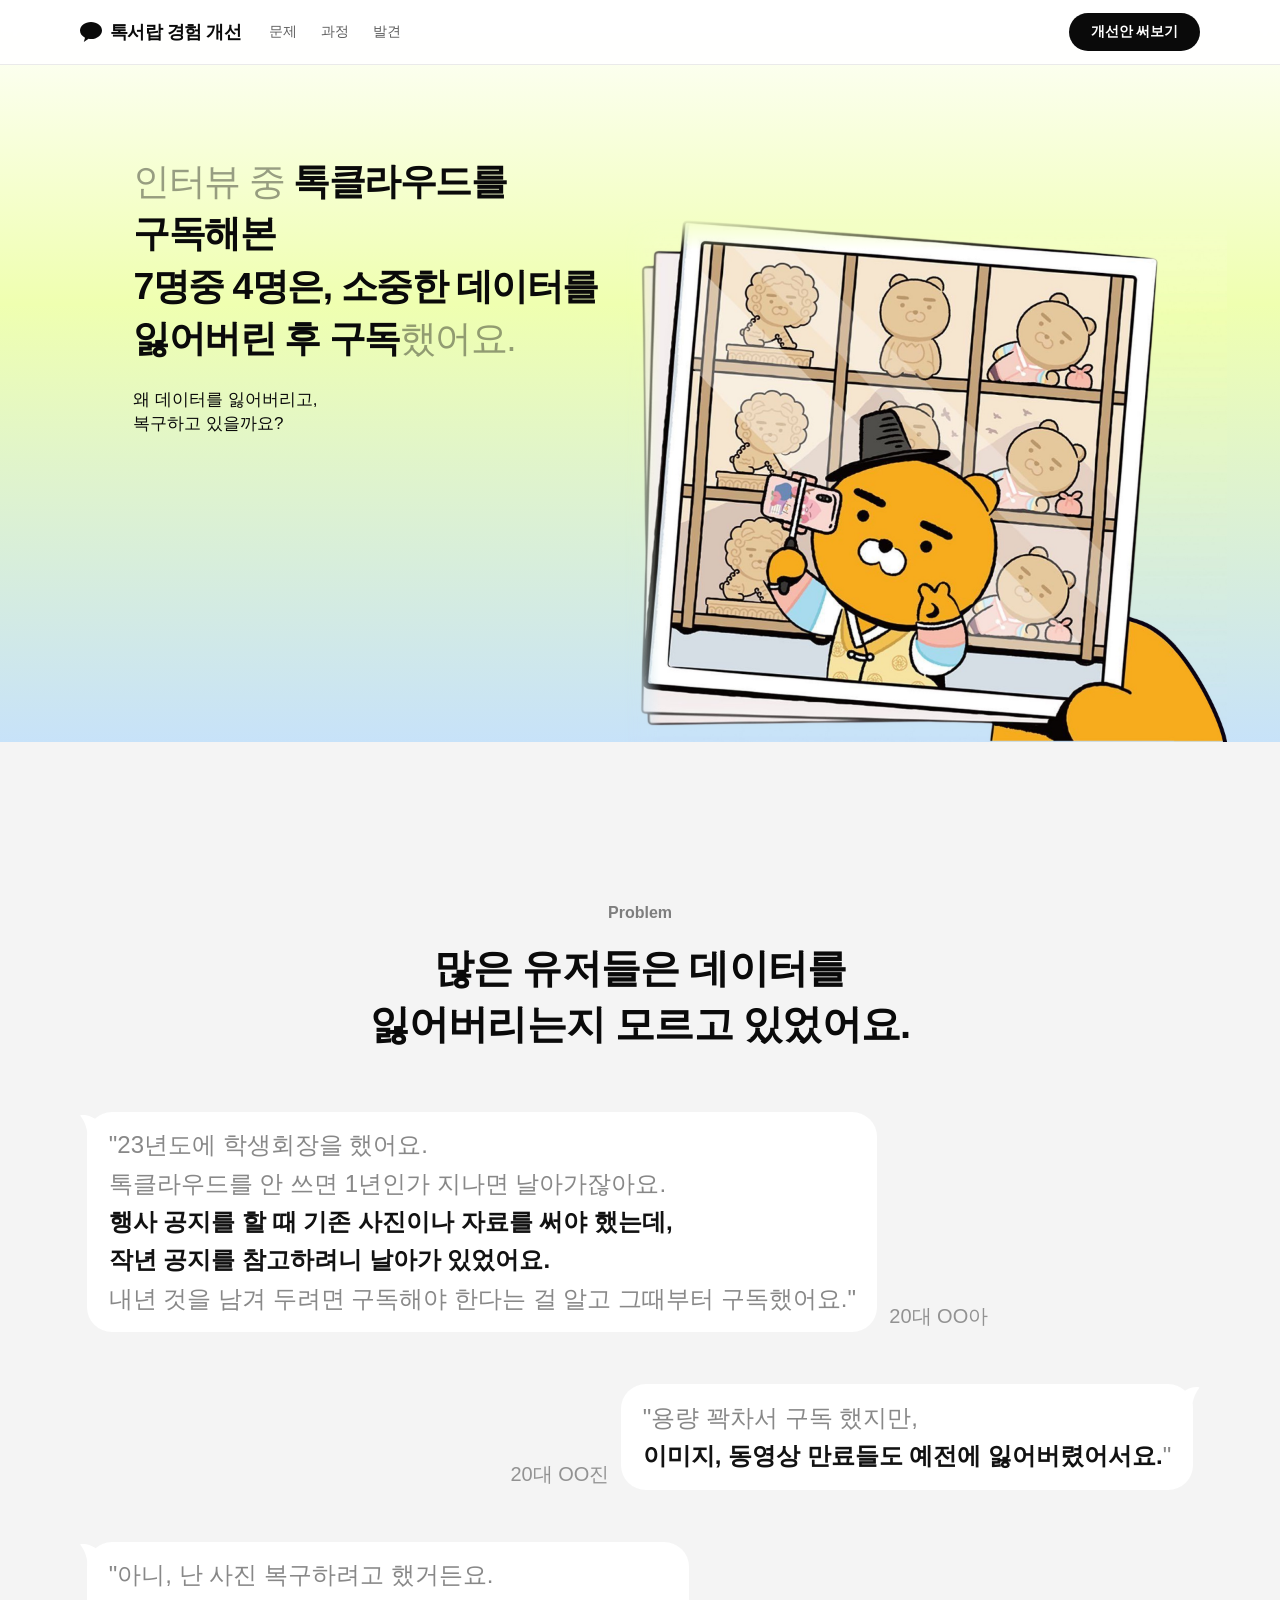
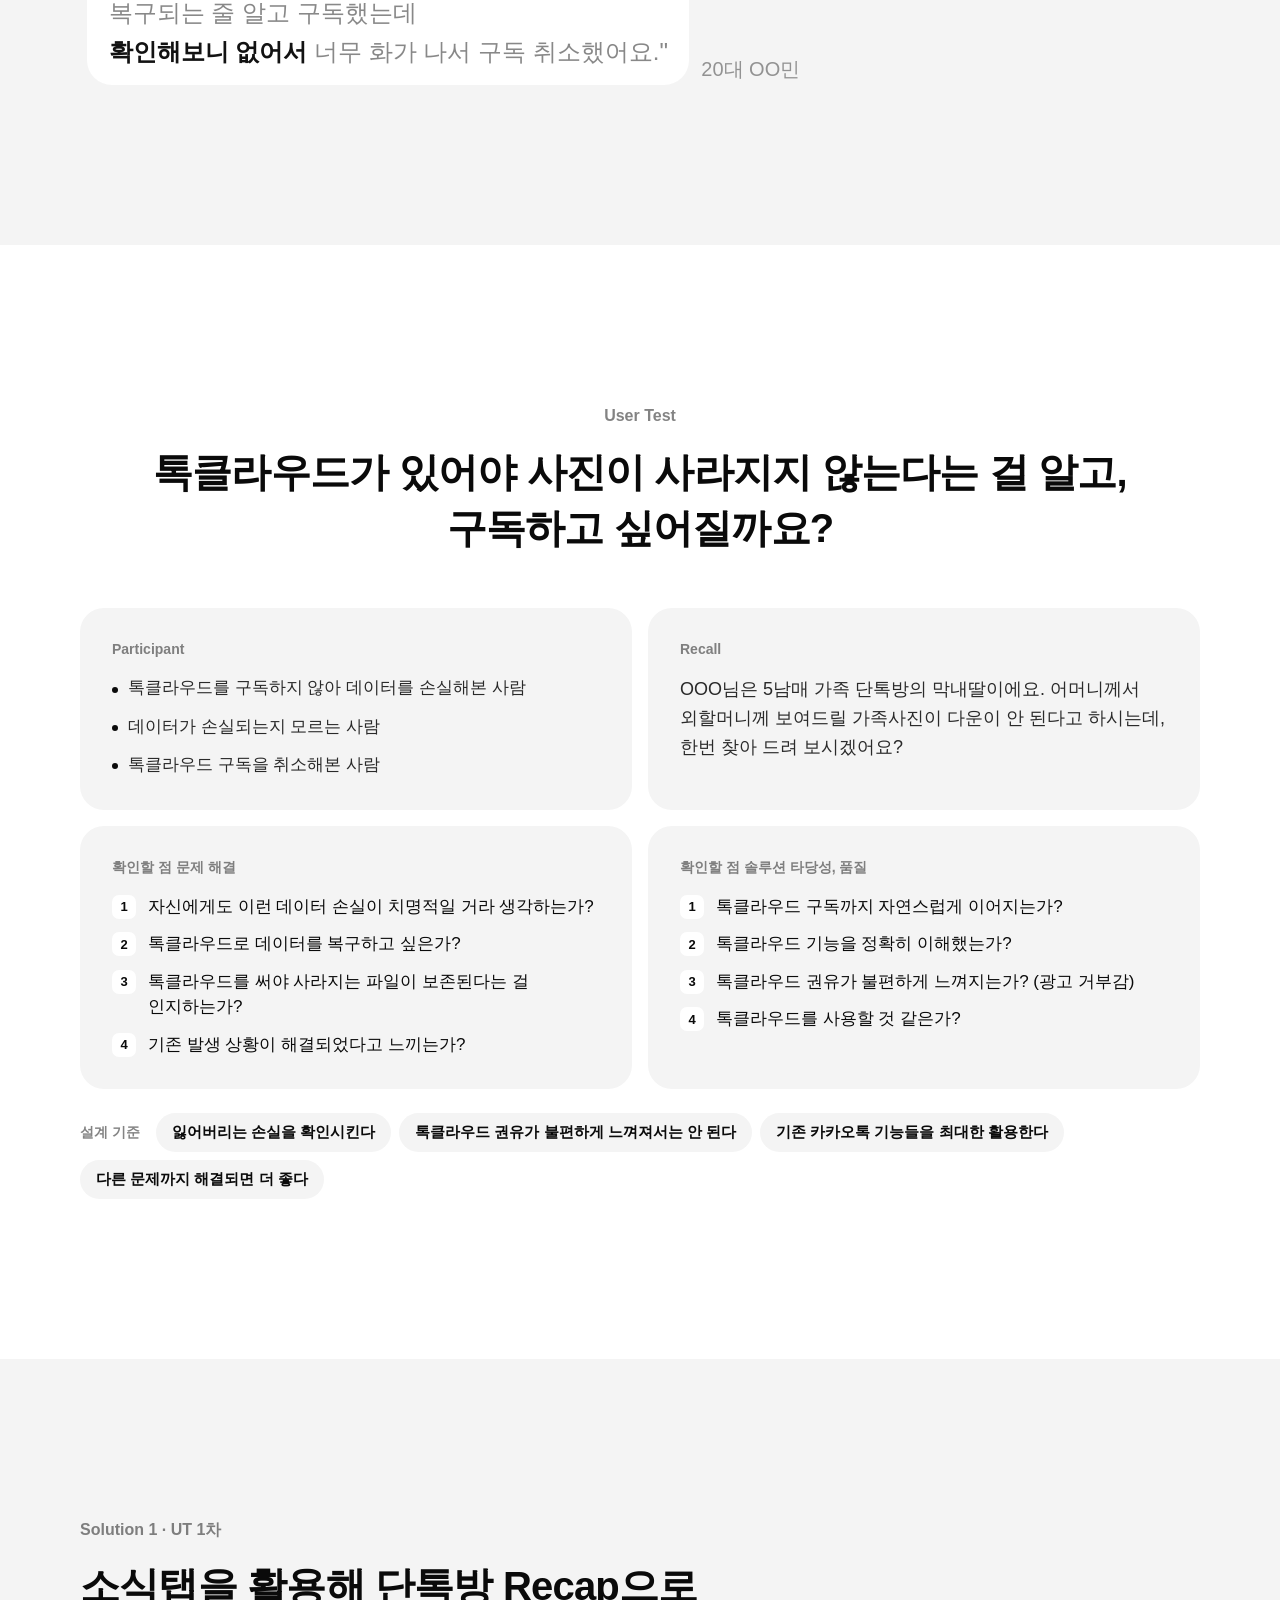
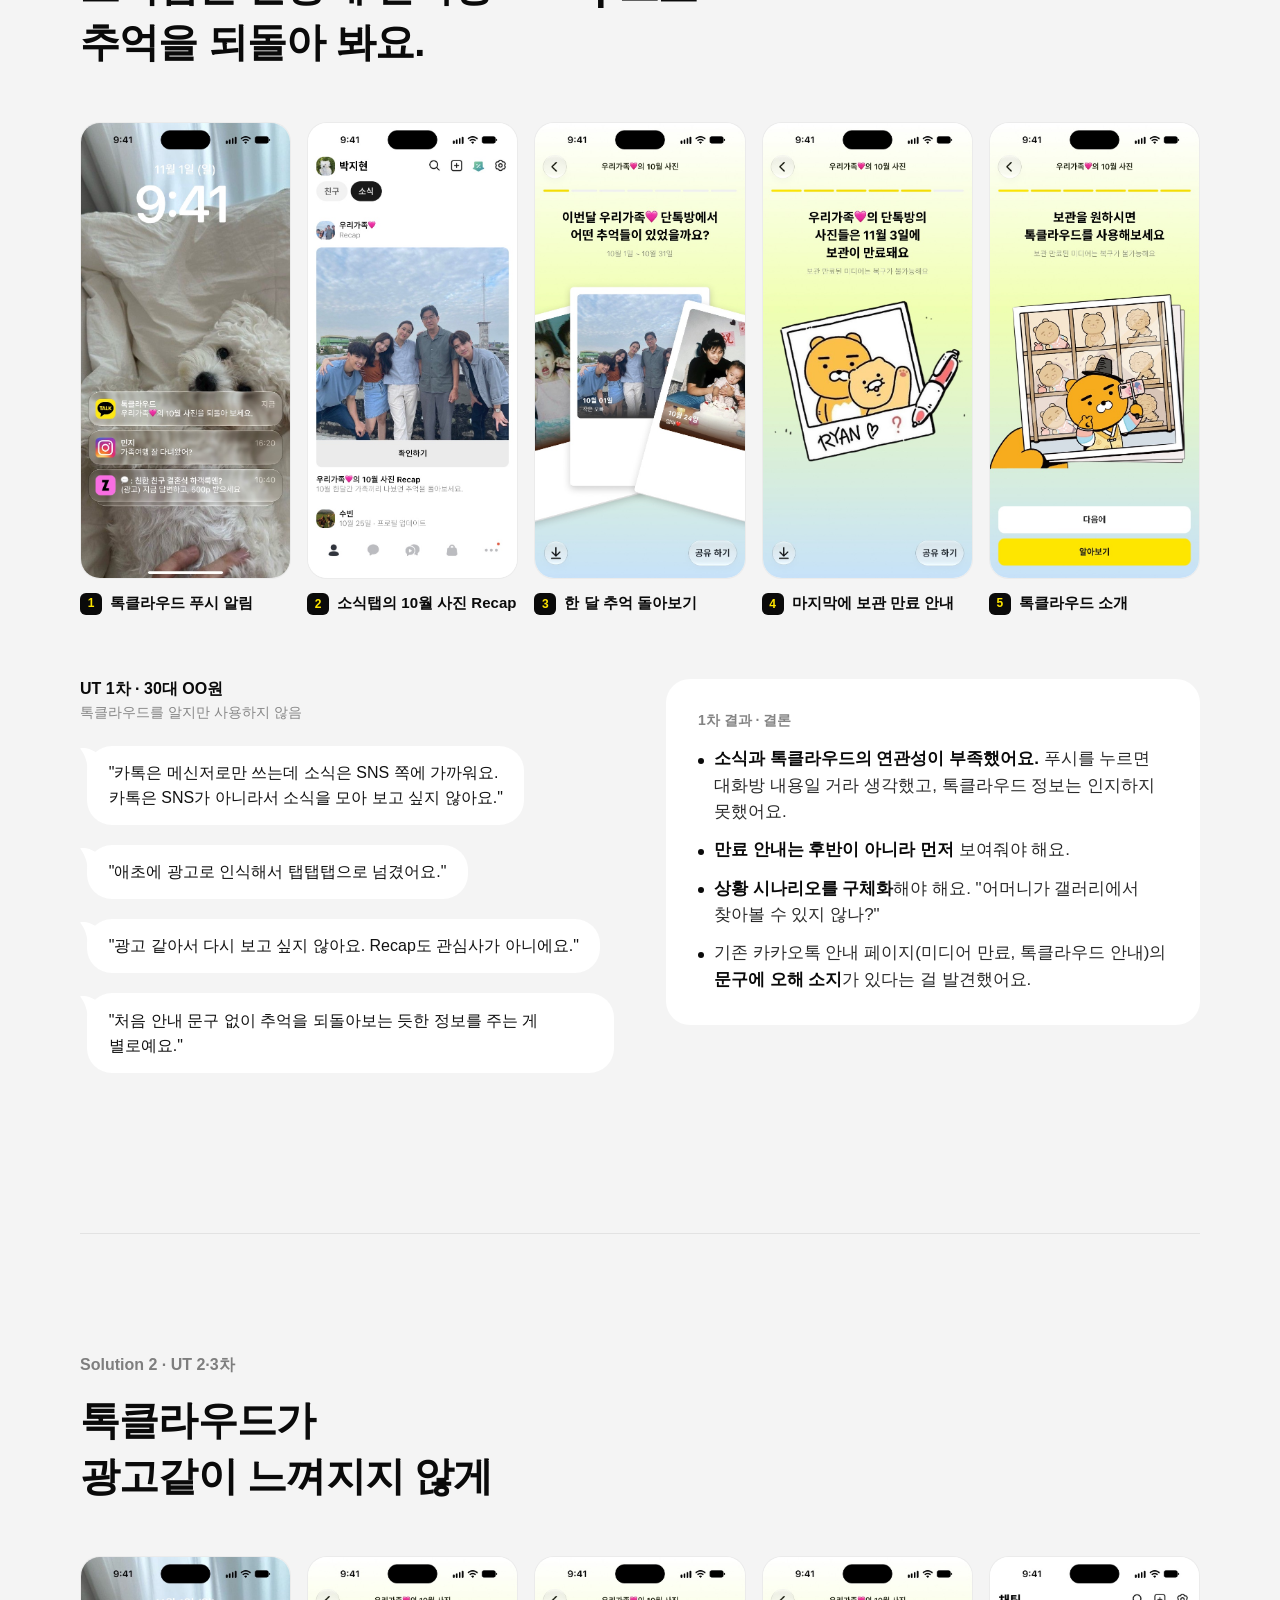
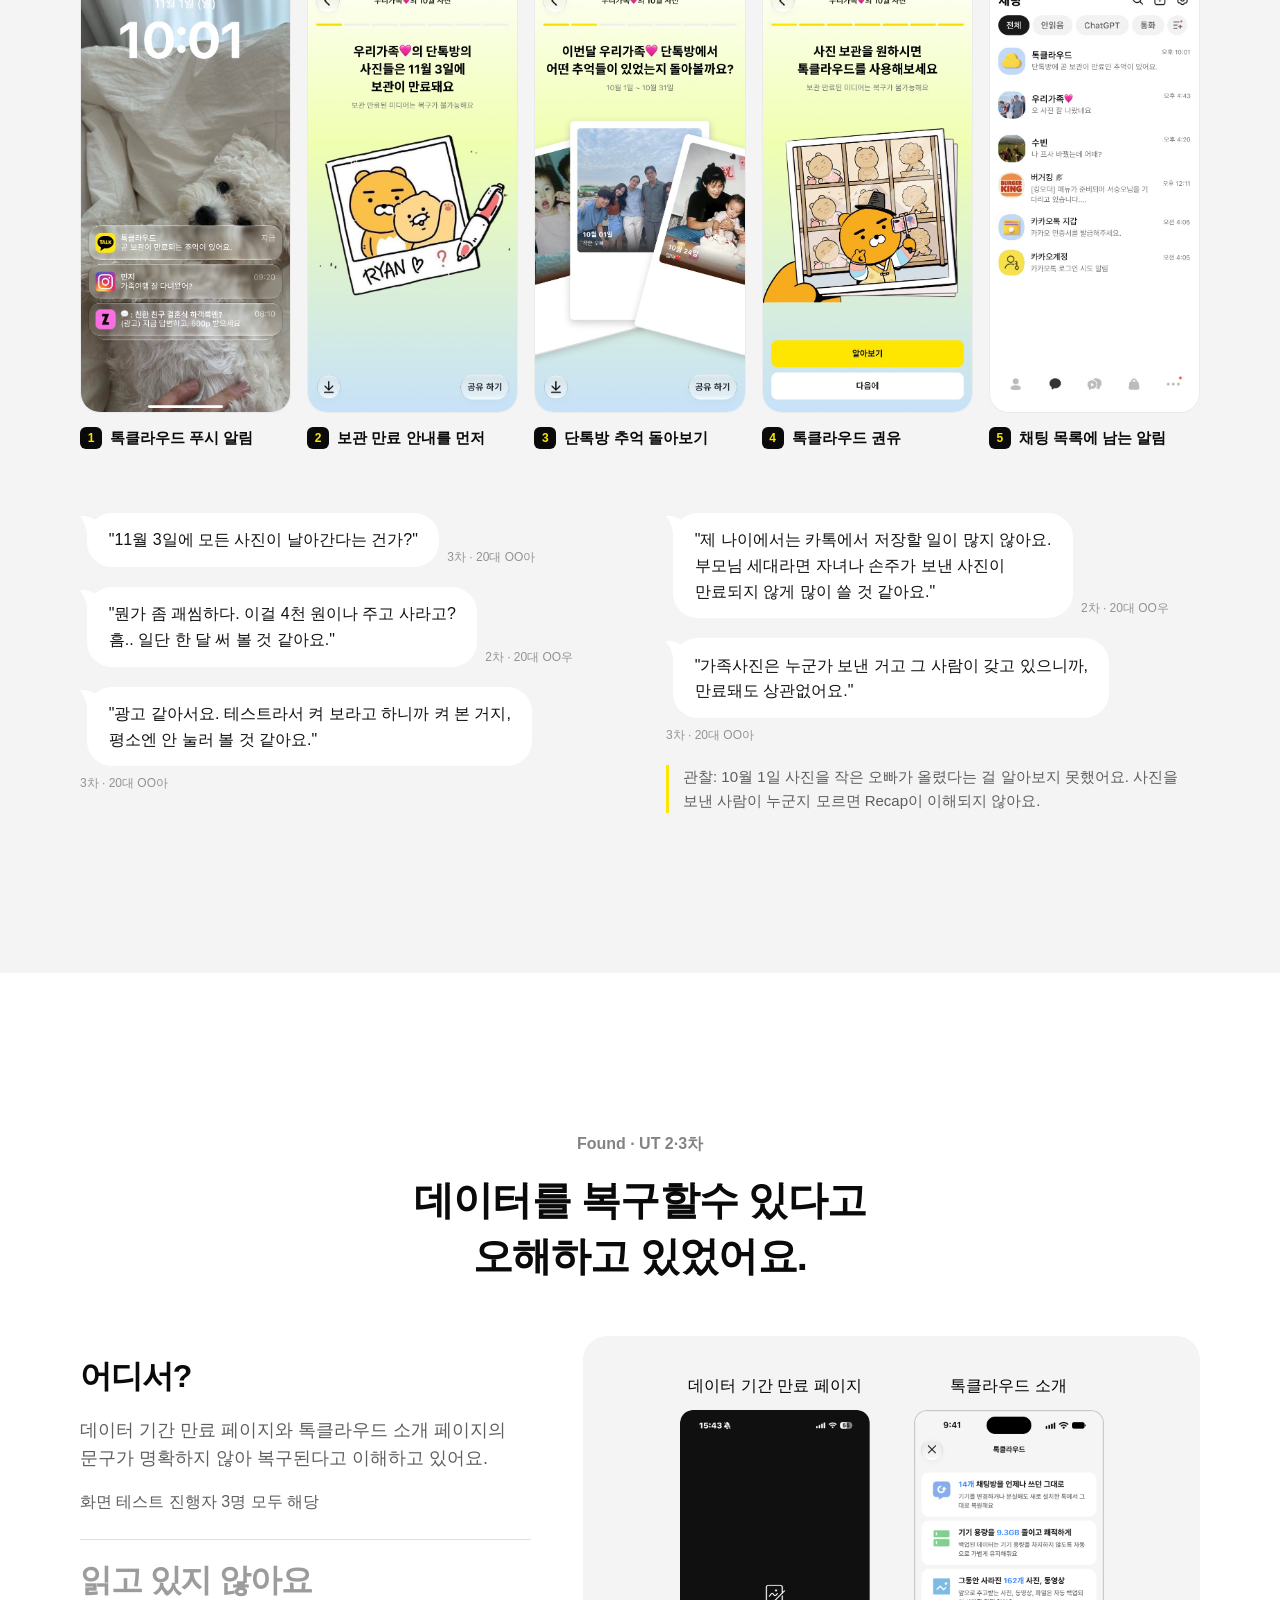
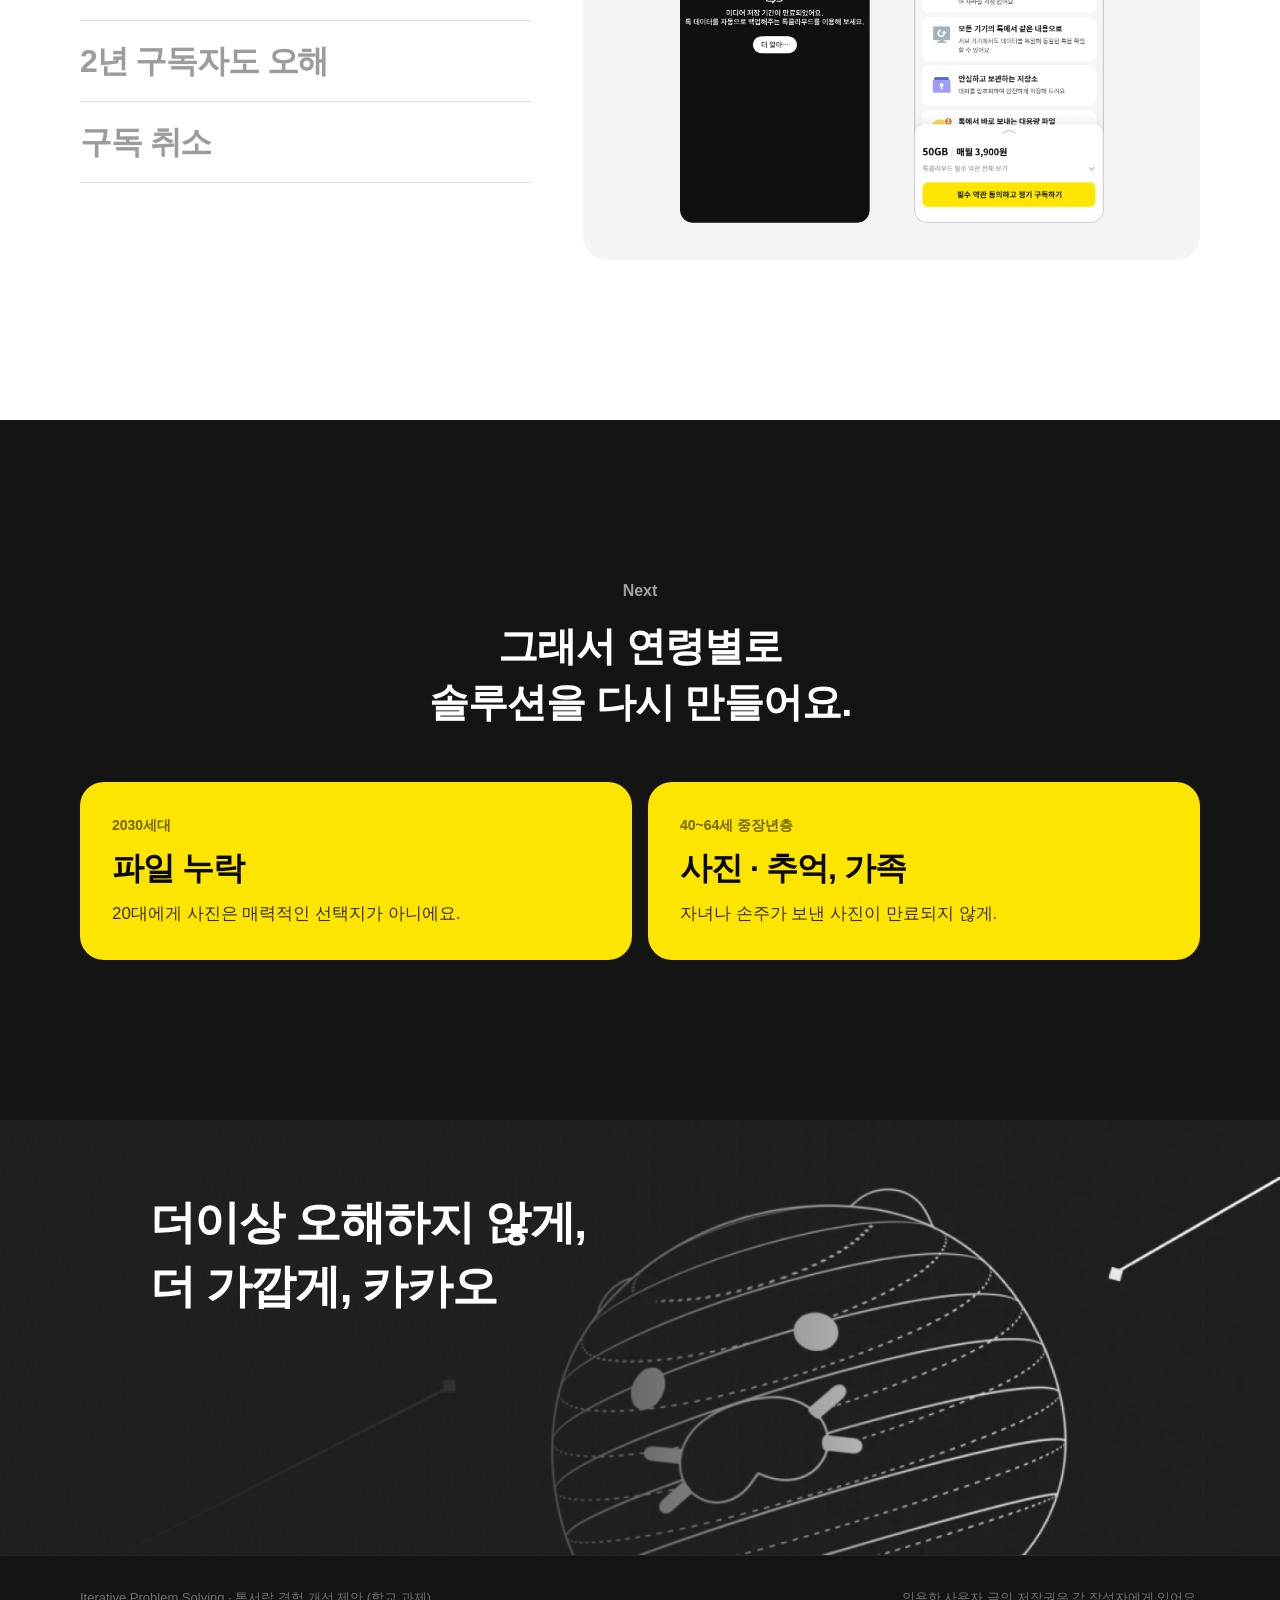
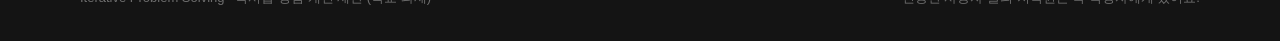
==== commit ec944cc5: "랜딩 2차: 확인할 점 라벨 가운뎃점 삭제 Co-Authored-By: Claude Opus 5.5 <noreply@anthropic.com>" ====
--- a/landing-2/index.html
+++ b/landing-2/index.html
@@ -509,11 +509,11 @@
       <p class="uc-p">OOO님은 5남매 가족 단톡방의 막내딸이에요. 어머니께서 외할머니께 보여드릴 가족사진이 다운이 안 된다고 하시는데, 한번 찾아 드려 보시겠어요?</p>
     </div>
     <div class="uc">
-      <p class="uc-k">확인할 점 · 문제 해결</p>
+      <p class="uc-k">확인할 점 문제 해결</p>
       <ol class="uc-num"><li>자신에게도 이런 데이터 손실이 치명적일 거라 생각하는가?</li><li>톡클라우드로 데이터를 복구하고 싶은가?</li><li>톡클라우드를 써야 사라지는 파일이 보존된다는 걸 인지하는가?</li><li>기존 발생 상황이 해결되었다고 느끼는가?</li></ol>
     </div>
     <div class="uc">
-      <p class="uc-k">확인할 점 · 솔루션 타당성, 품질</p>
+      <p class="uc-k">확인할 점 솔루션 타당성, 품질</p>
       <ol class="uc-num"><li>톡클라우드 구독까지 자연스럽게 이어지는가?</li><li>톡클라우드 기능을 정확히 이해했는가?</li><li>톡클라우드 권유가 불편하게 느껴지는가? (광고 거부감)</li><li>톡클라우드를 사용할 것 같은가?</li></ol>
     </div>
   </div>
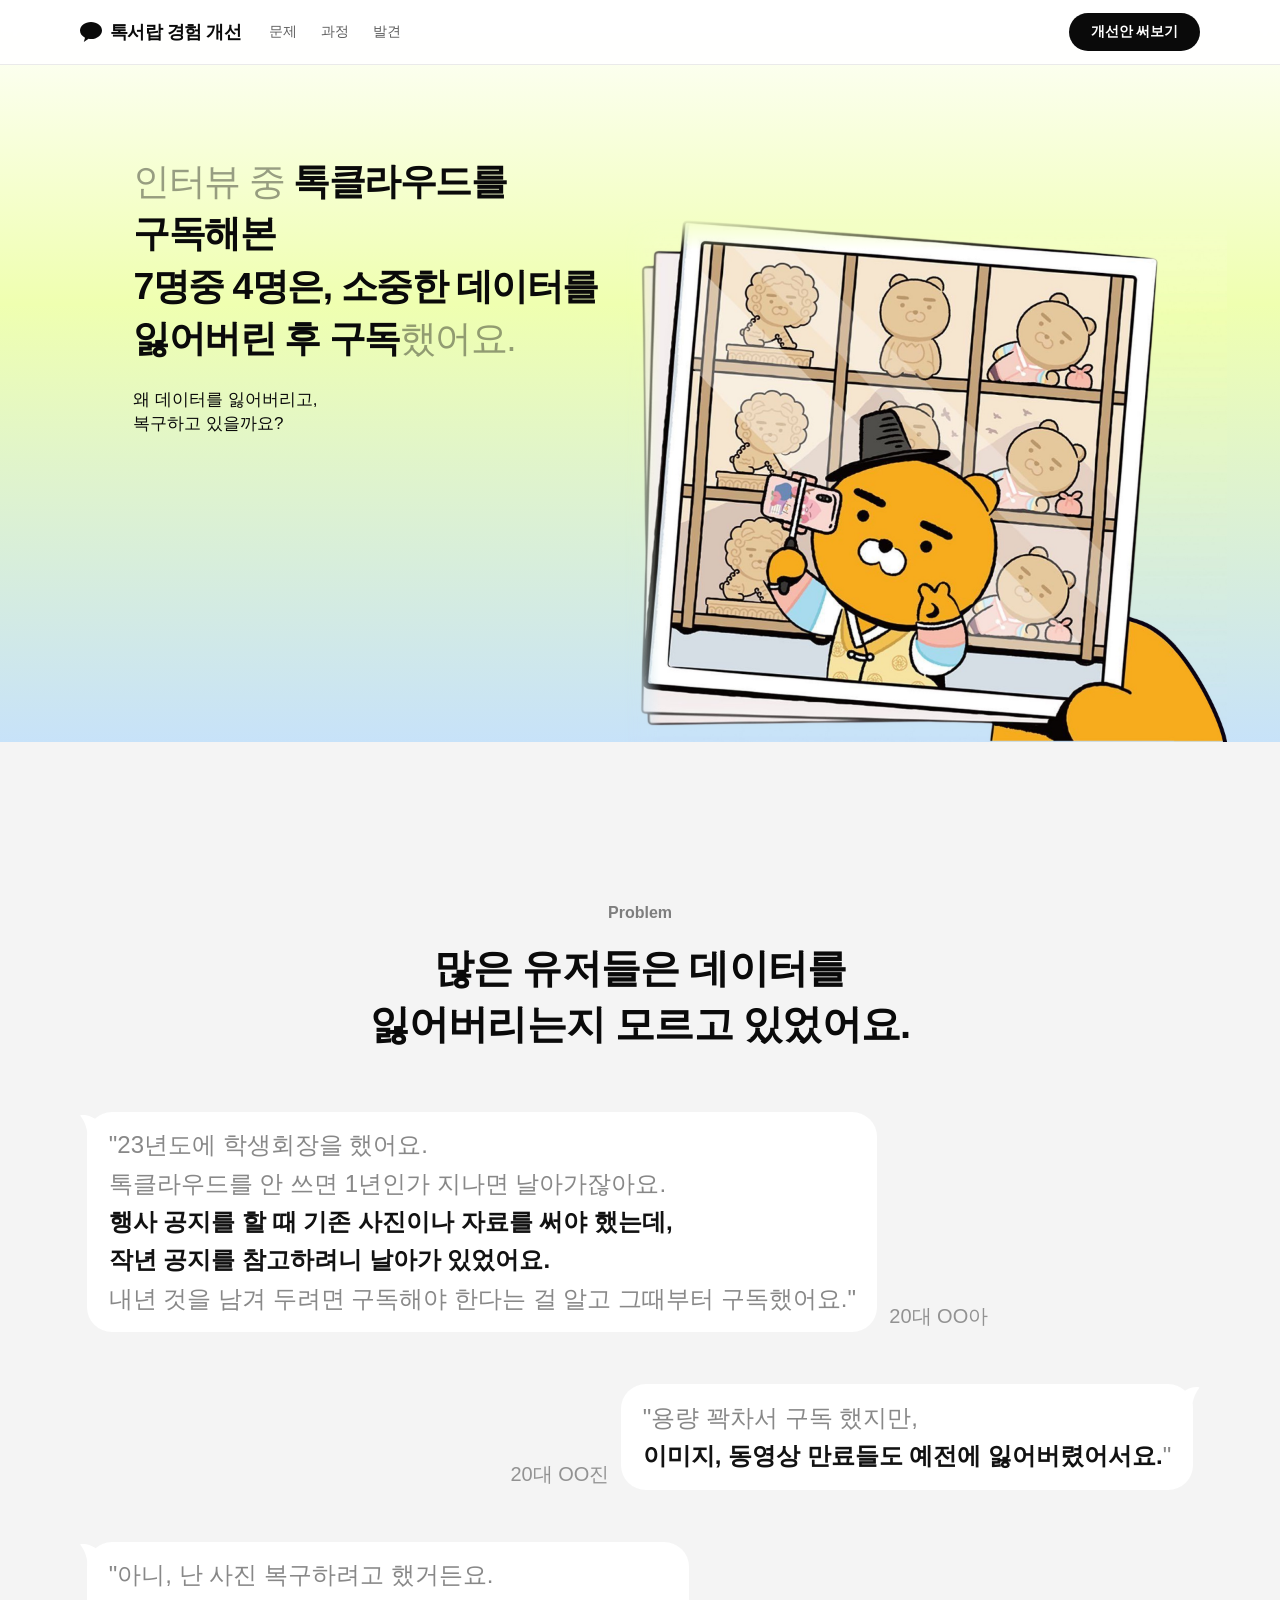
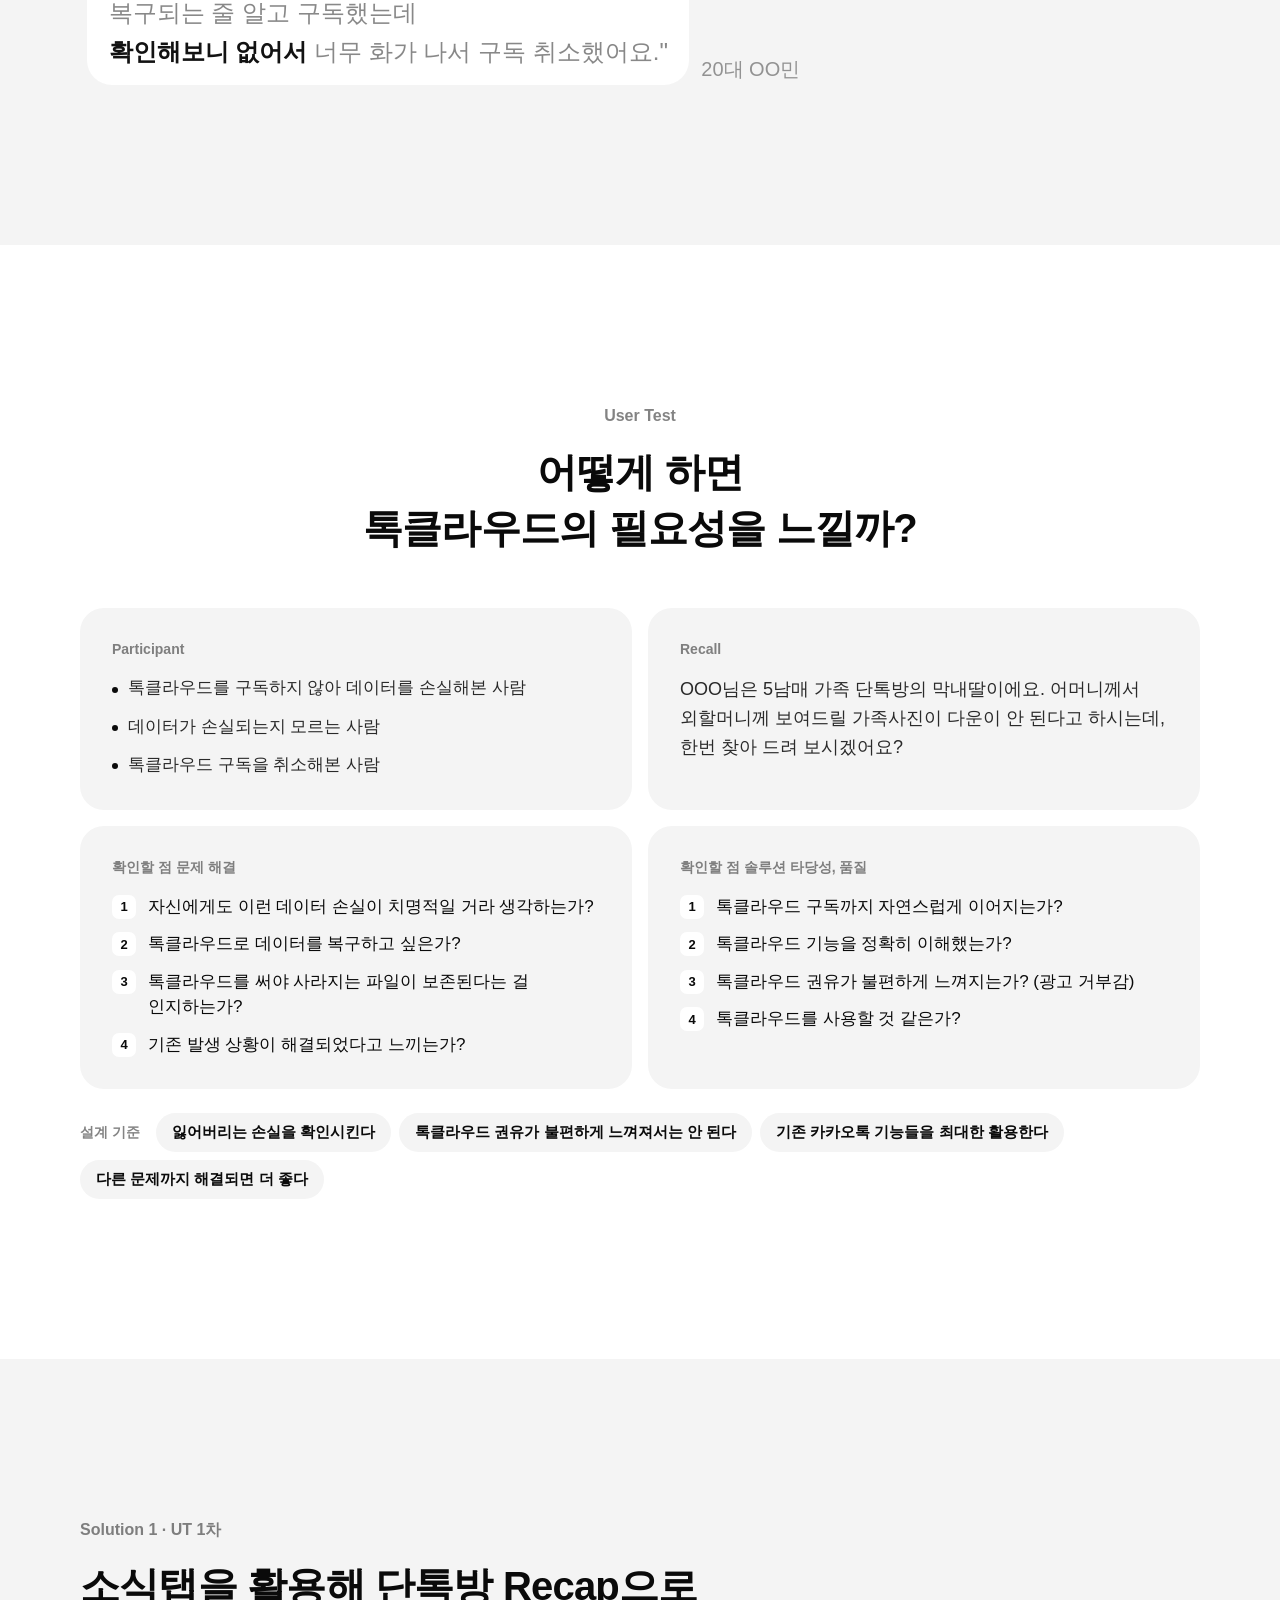
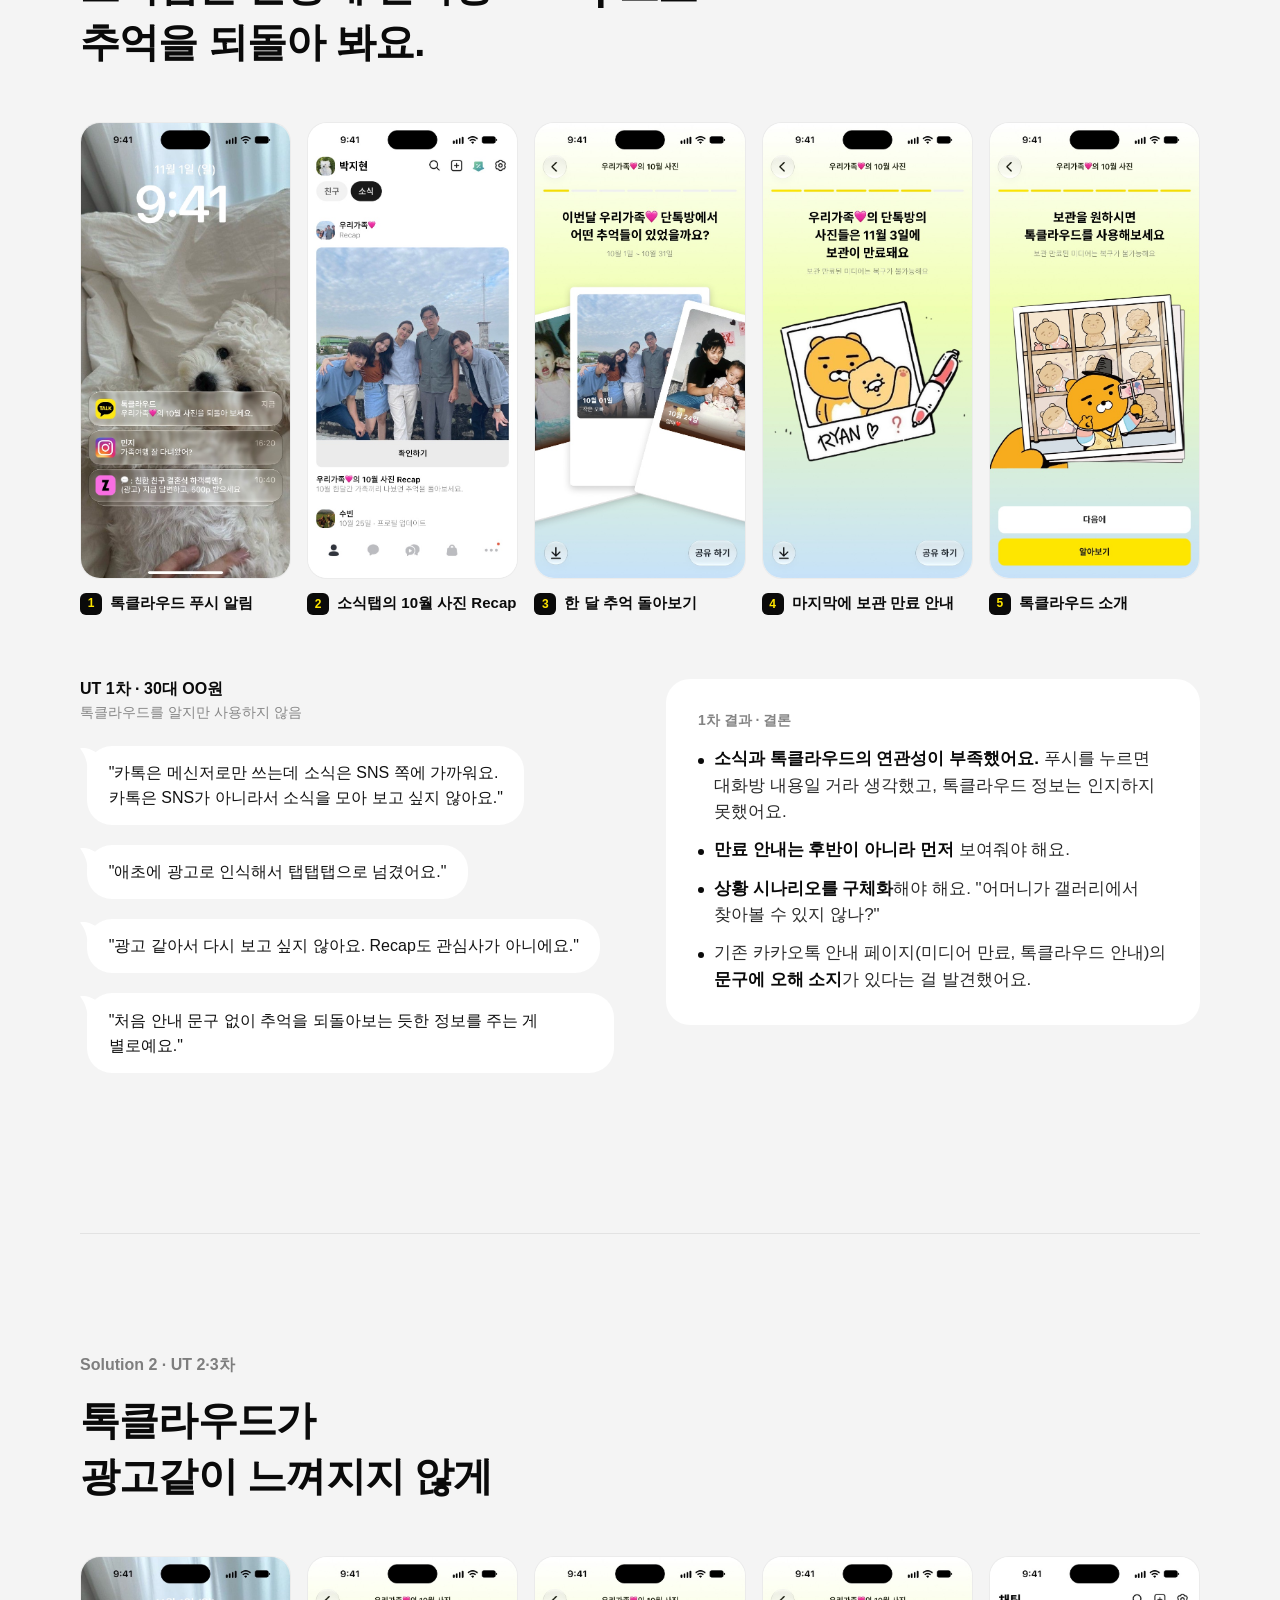
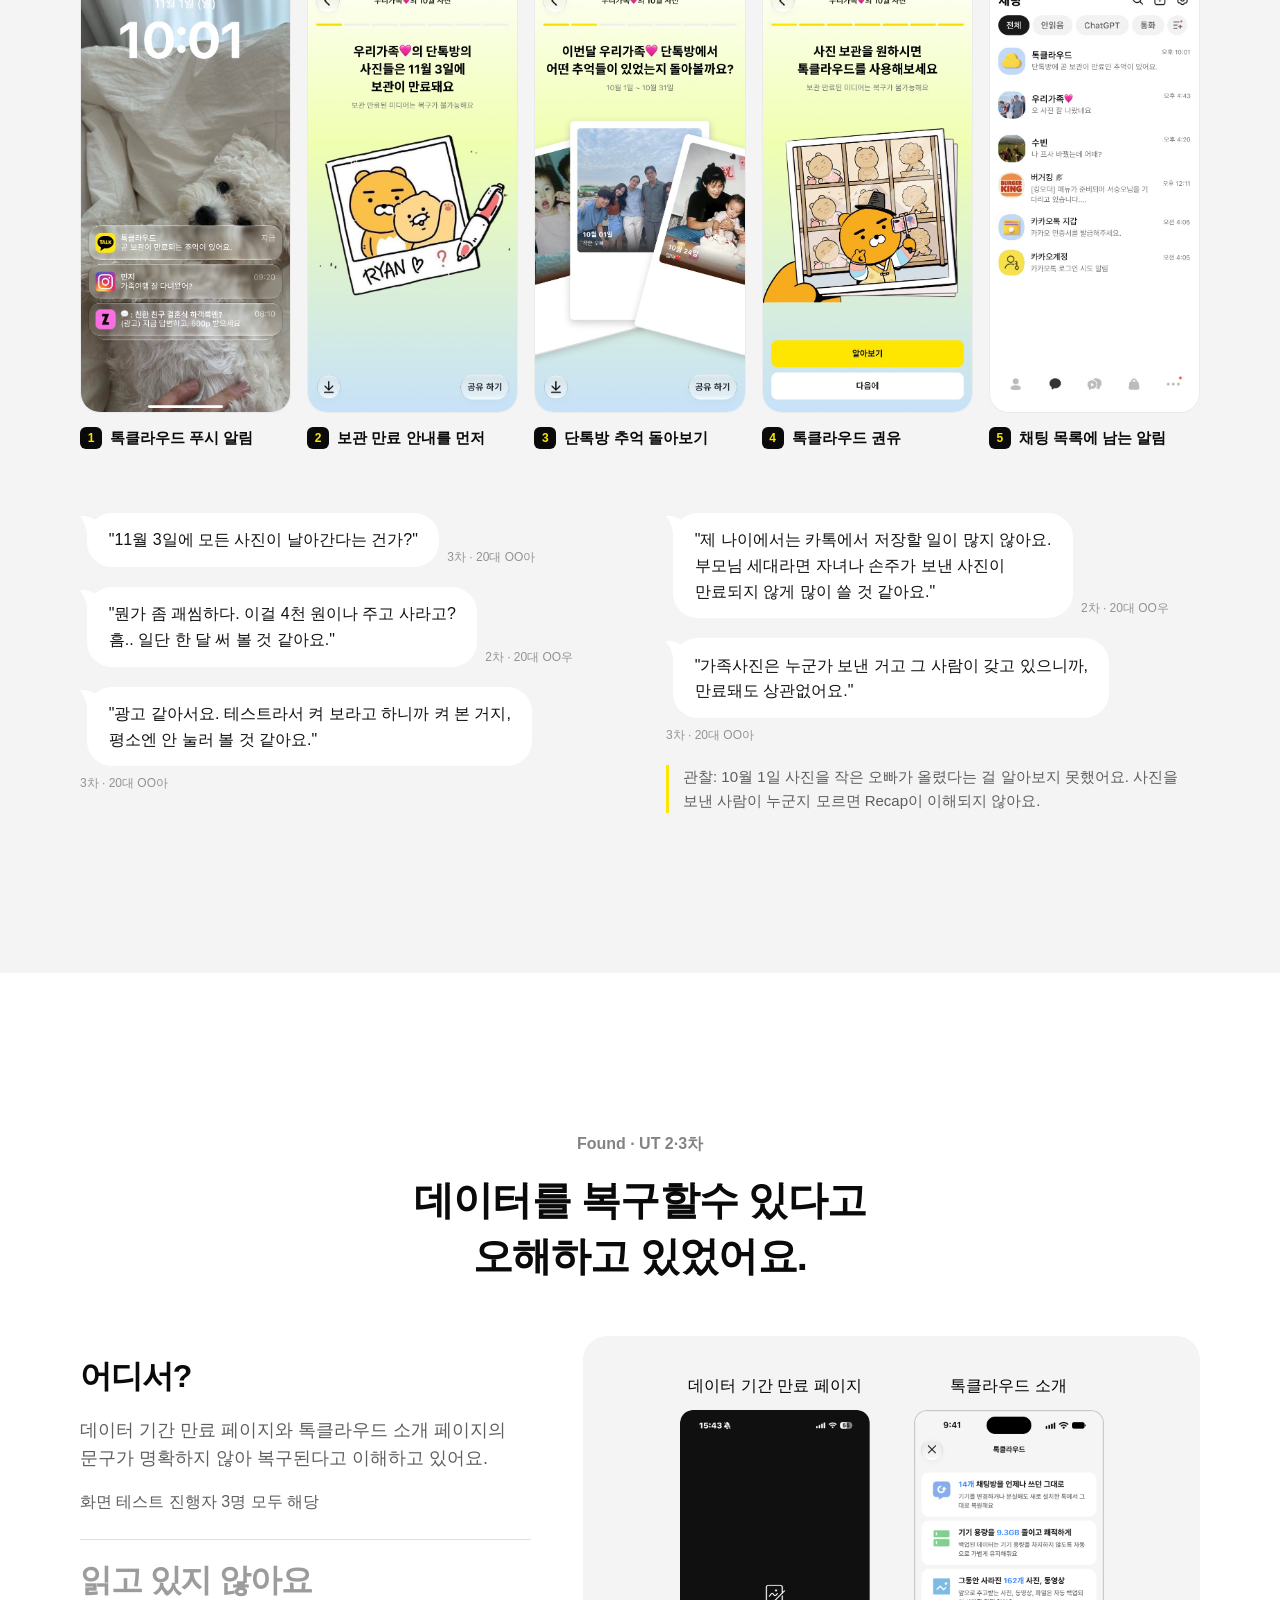
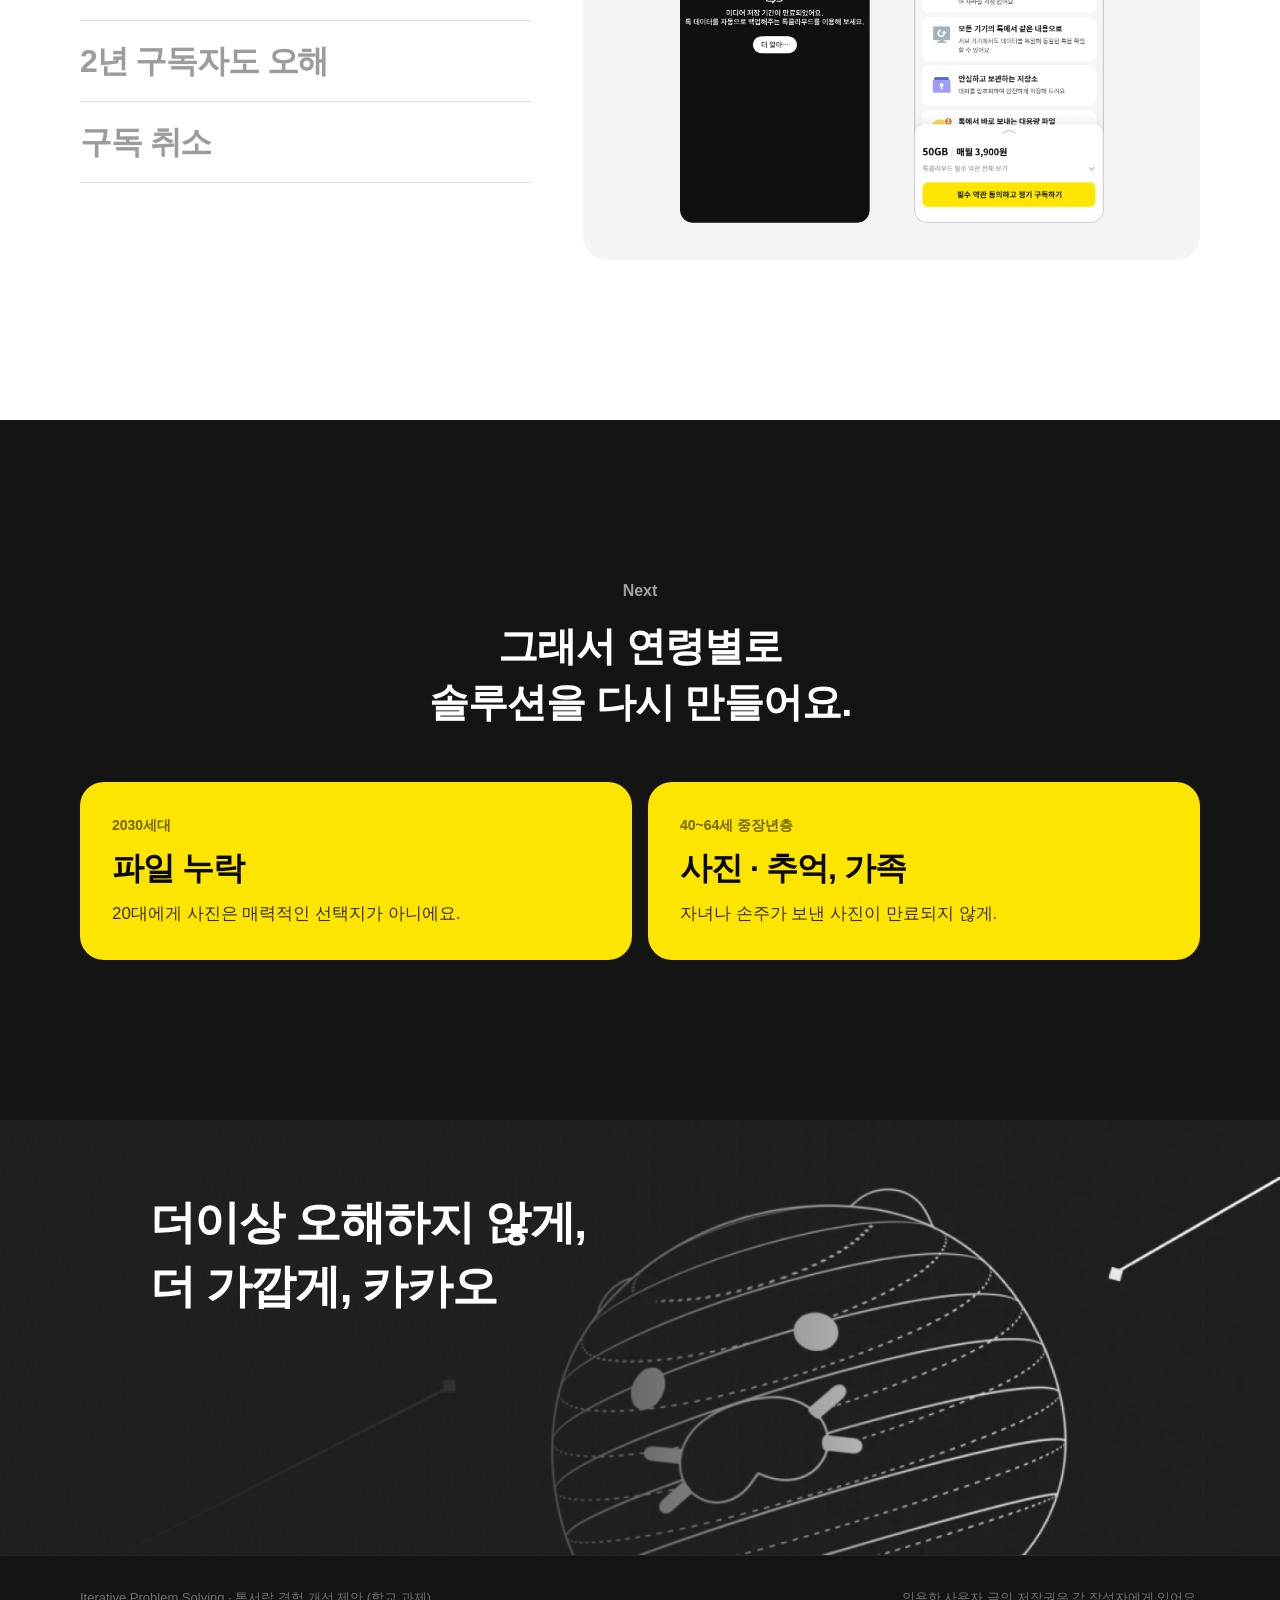
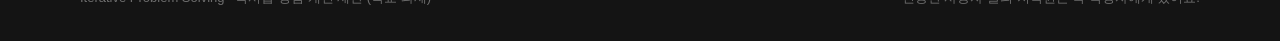
==== commit d6991bb3: "랜딩 2차: User Test 제목 '어떻게 하면 톡클라우드의 필요성을 느낄까?' Co-Authored-By: Claude Opus 5.5 <noreply@anthropic.com" ====
--- a/landing-2/index.html
+++ b/landing-2/index.html
@@ -498,7 +498,7 @@
 
 <!-- 4 User Test · Figma 551:16640 -->
 <section class="ut" id="process"><div class="sx">
-  <div class="sx-head c rv"><p class="sx-k">User Test</p><h2>톡클라우드가 있어야 사진이 사라지지 않는다는 걸 알고,<br>구독하고 싶어질까요?</h2></div>
+  <div class="sx-head c rv"><p class="sx-k">User Test</p><h2>어떻게 하면<br> 톡클라우드의 필요성을 느낄까?</h2></div>
   <div class="ut-top rv">
     <div class="uc">
       <p class="uc-k">Participant</p>
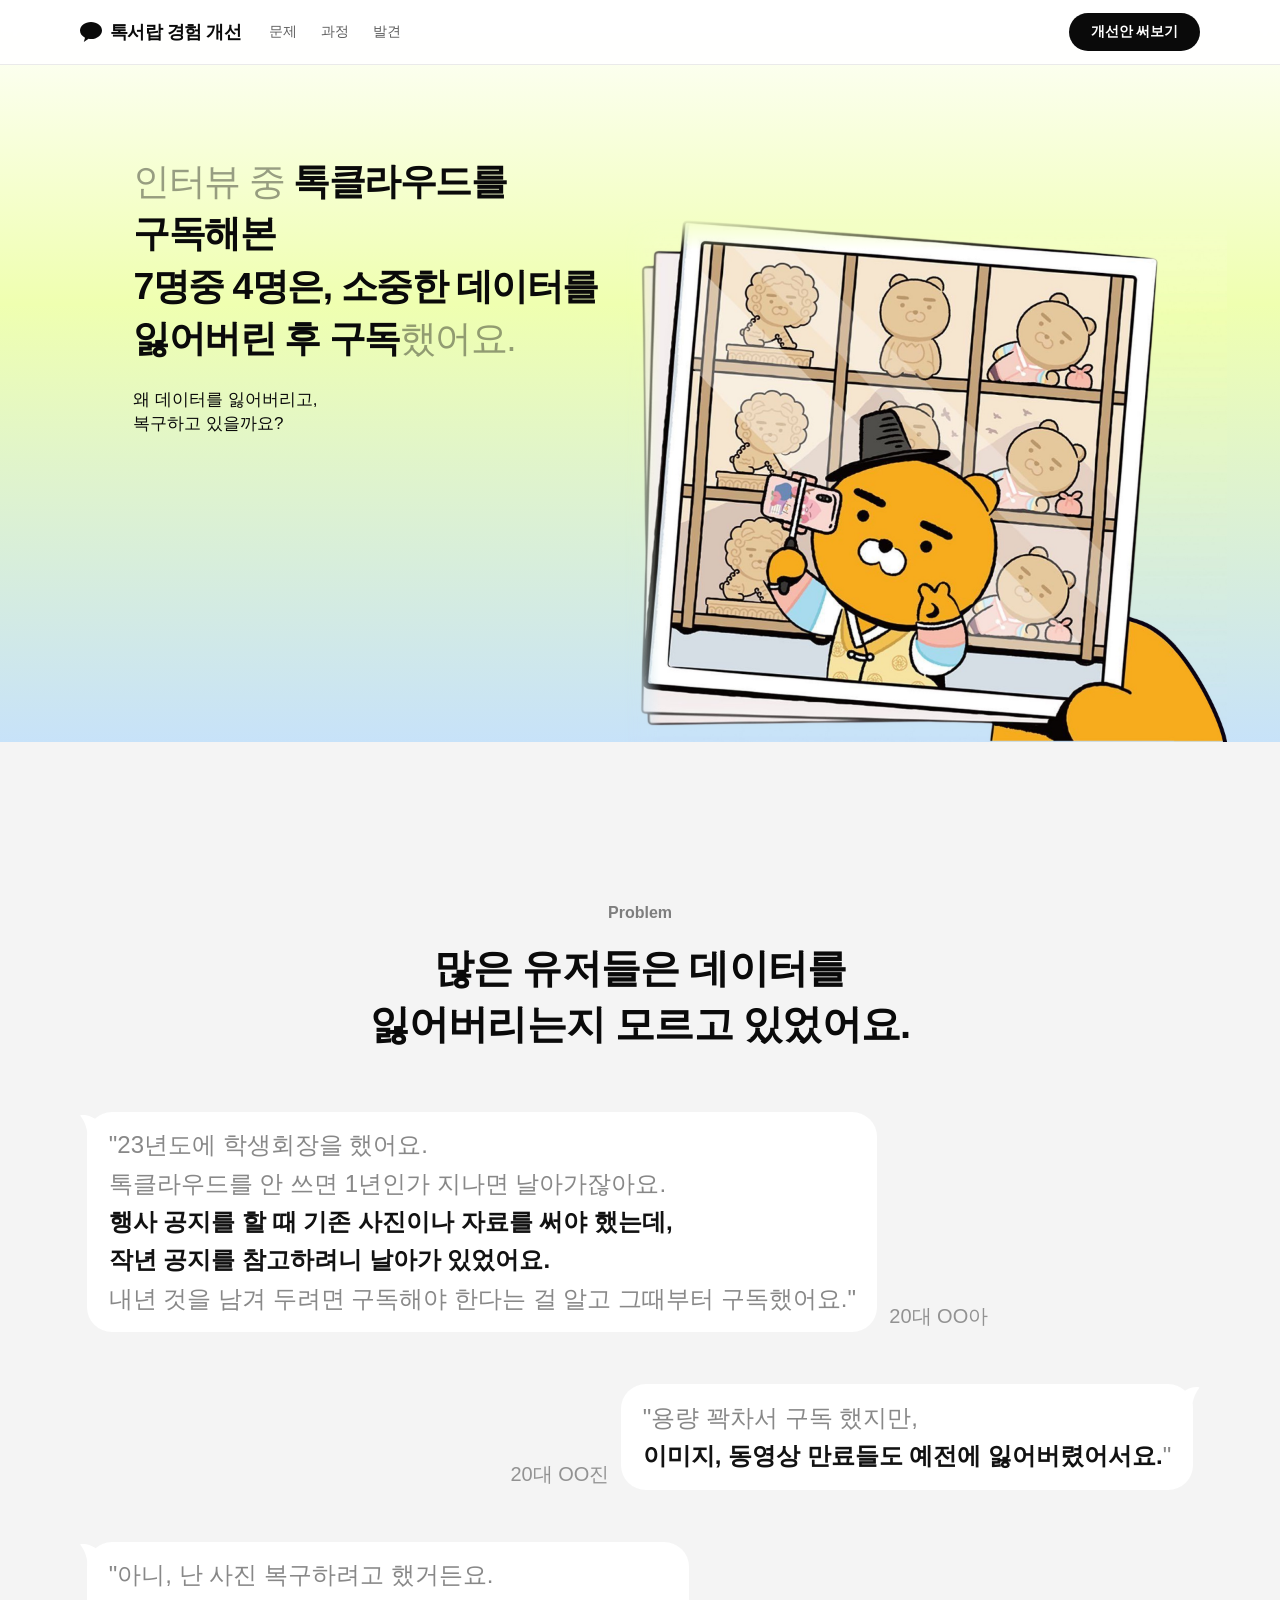
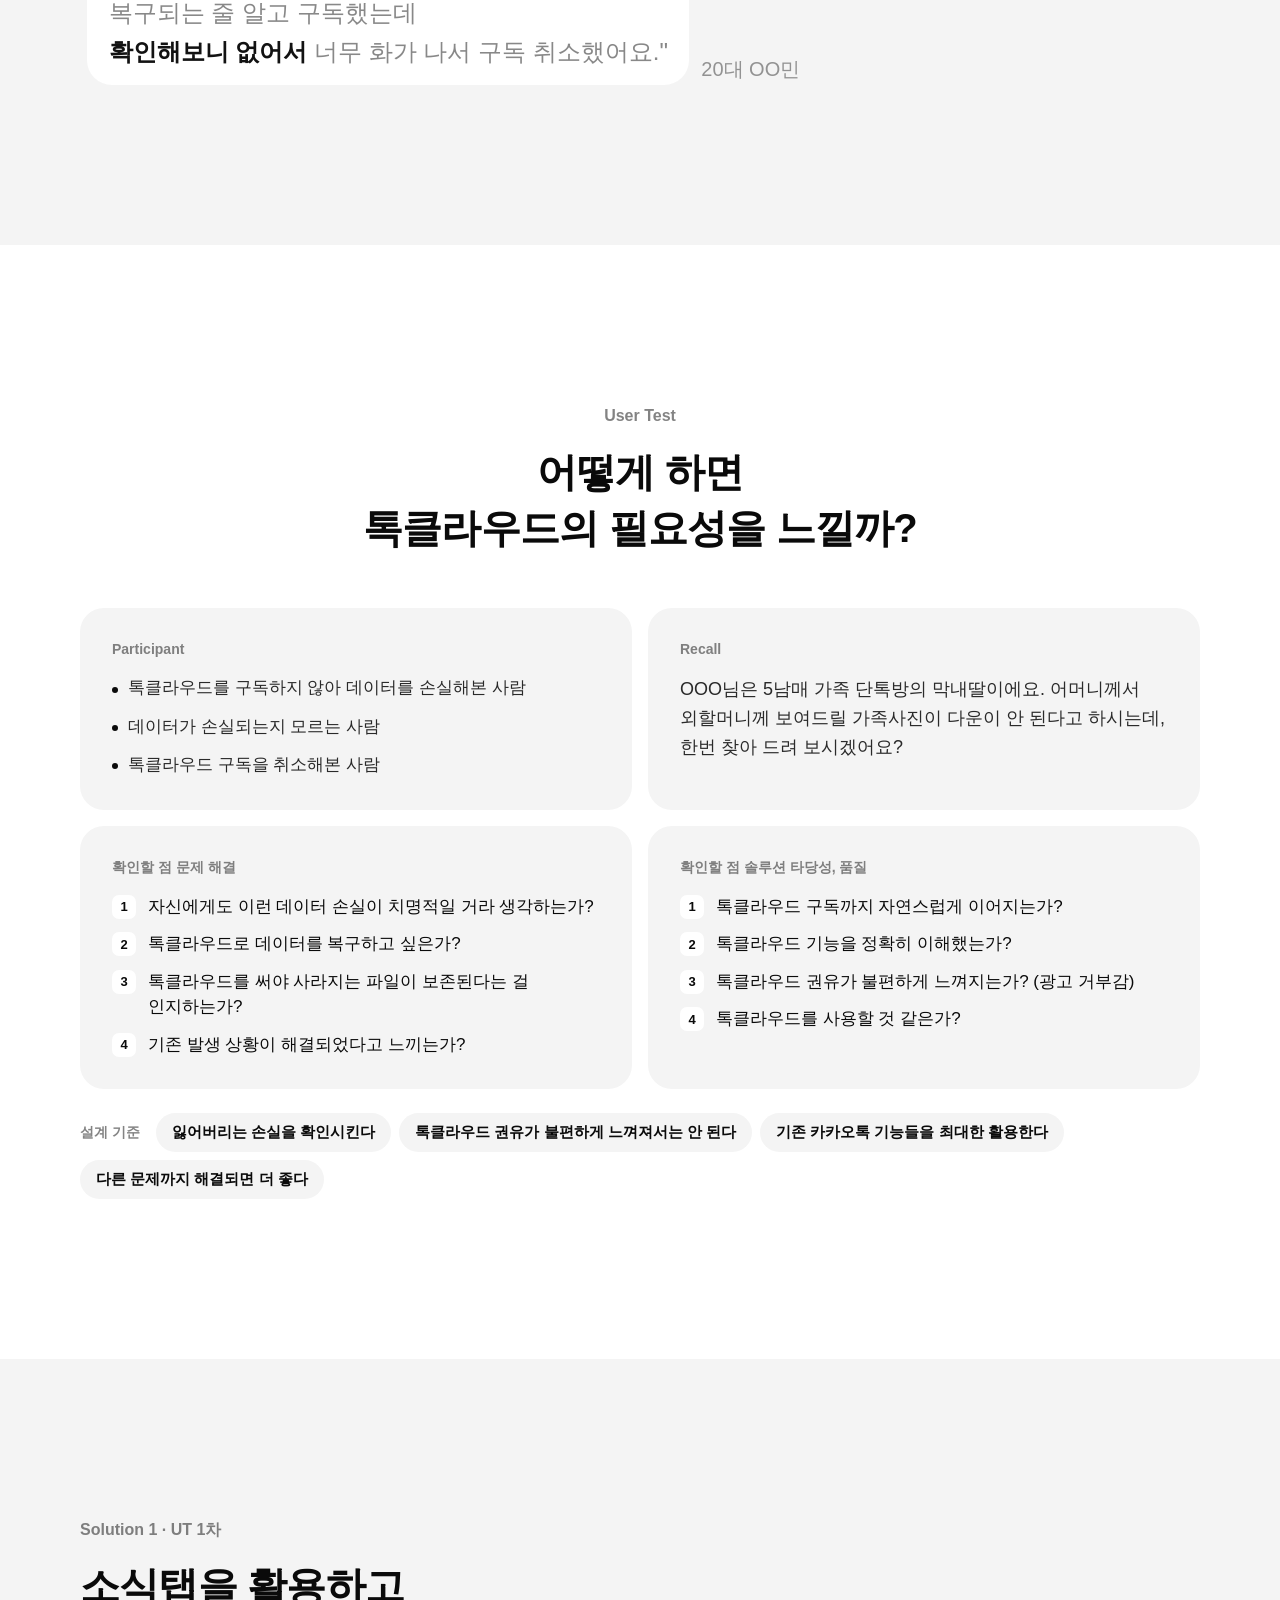
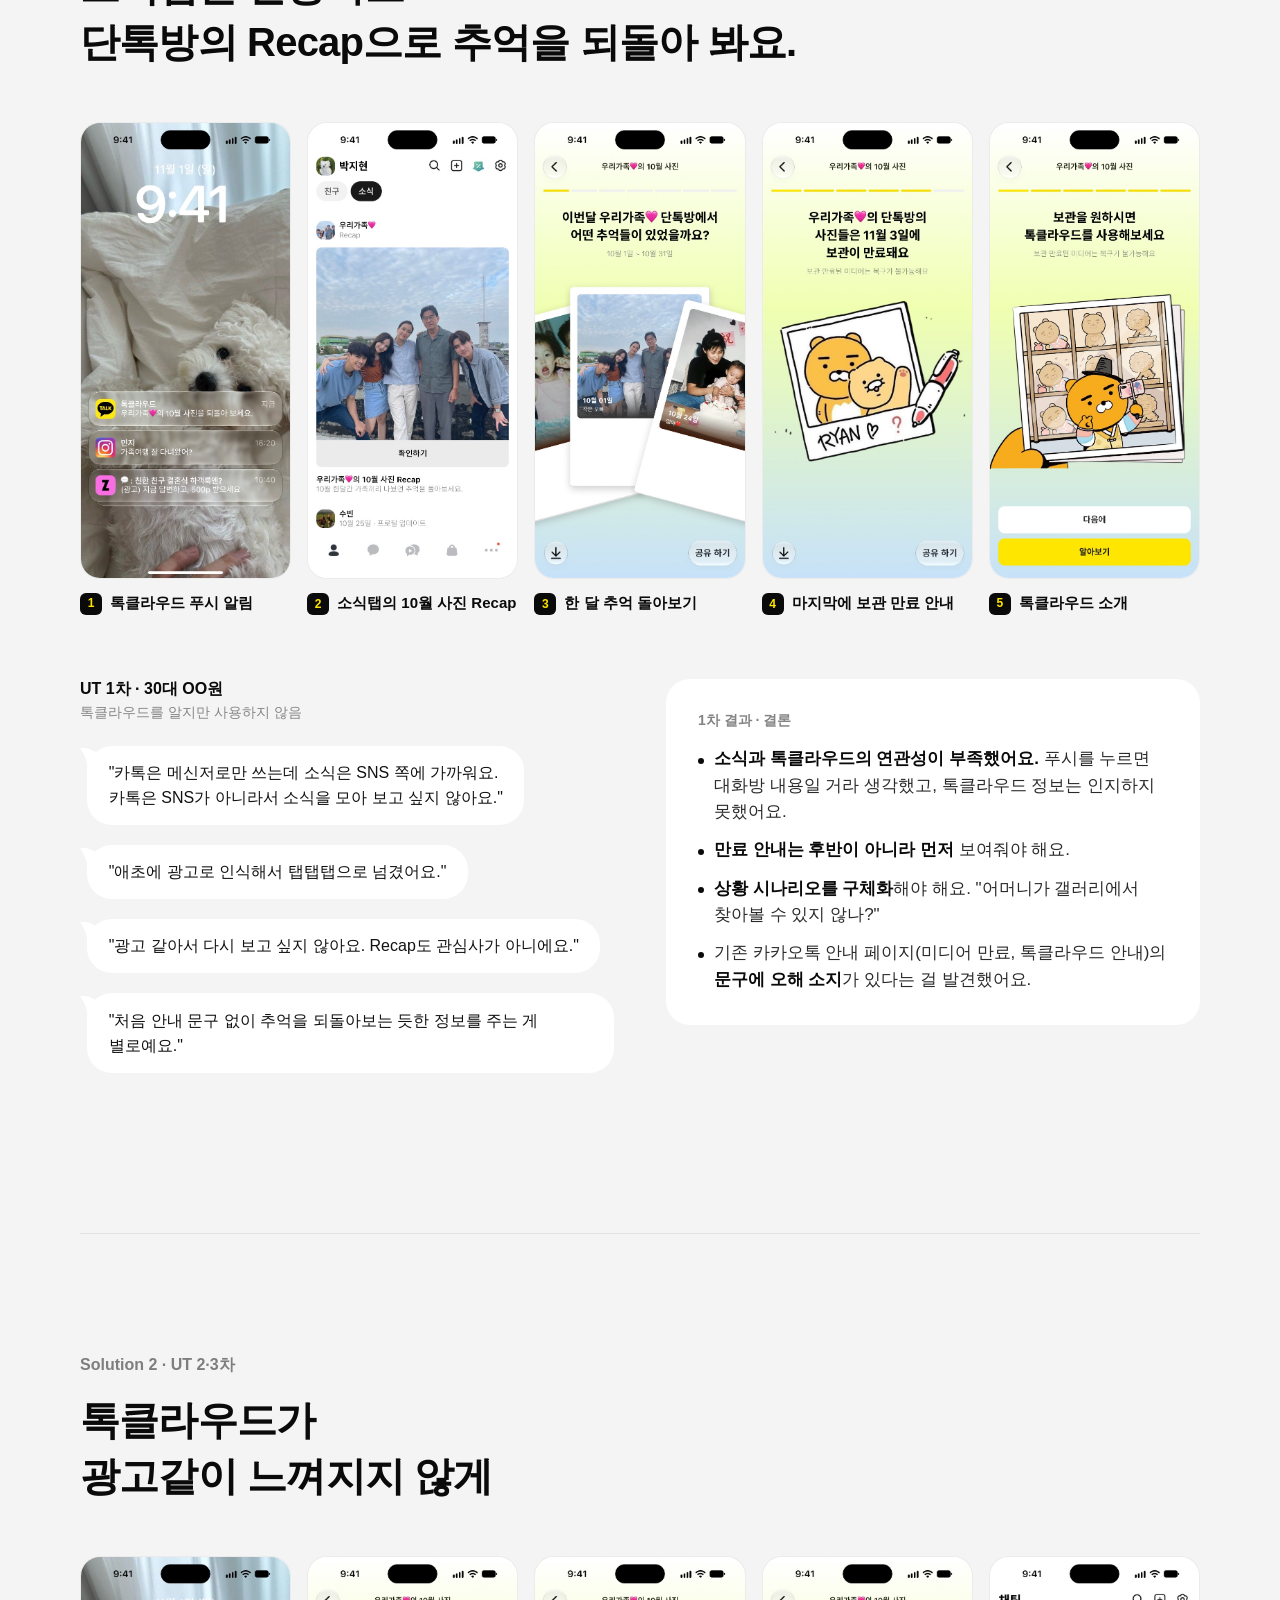
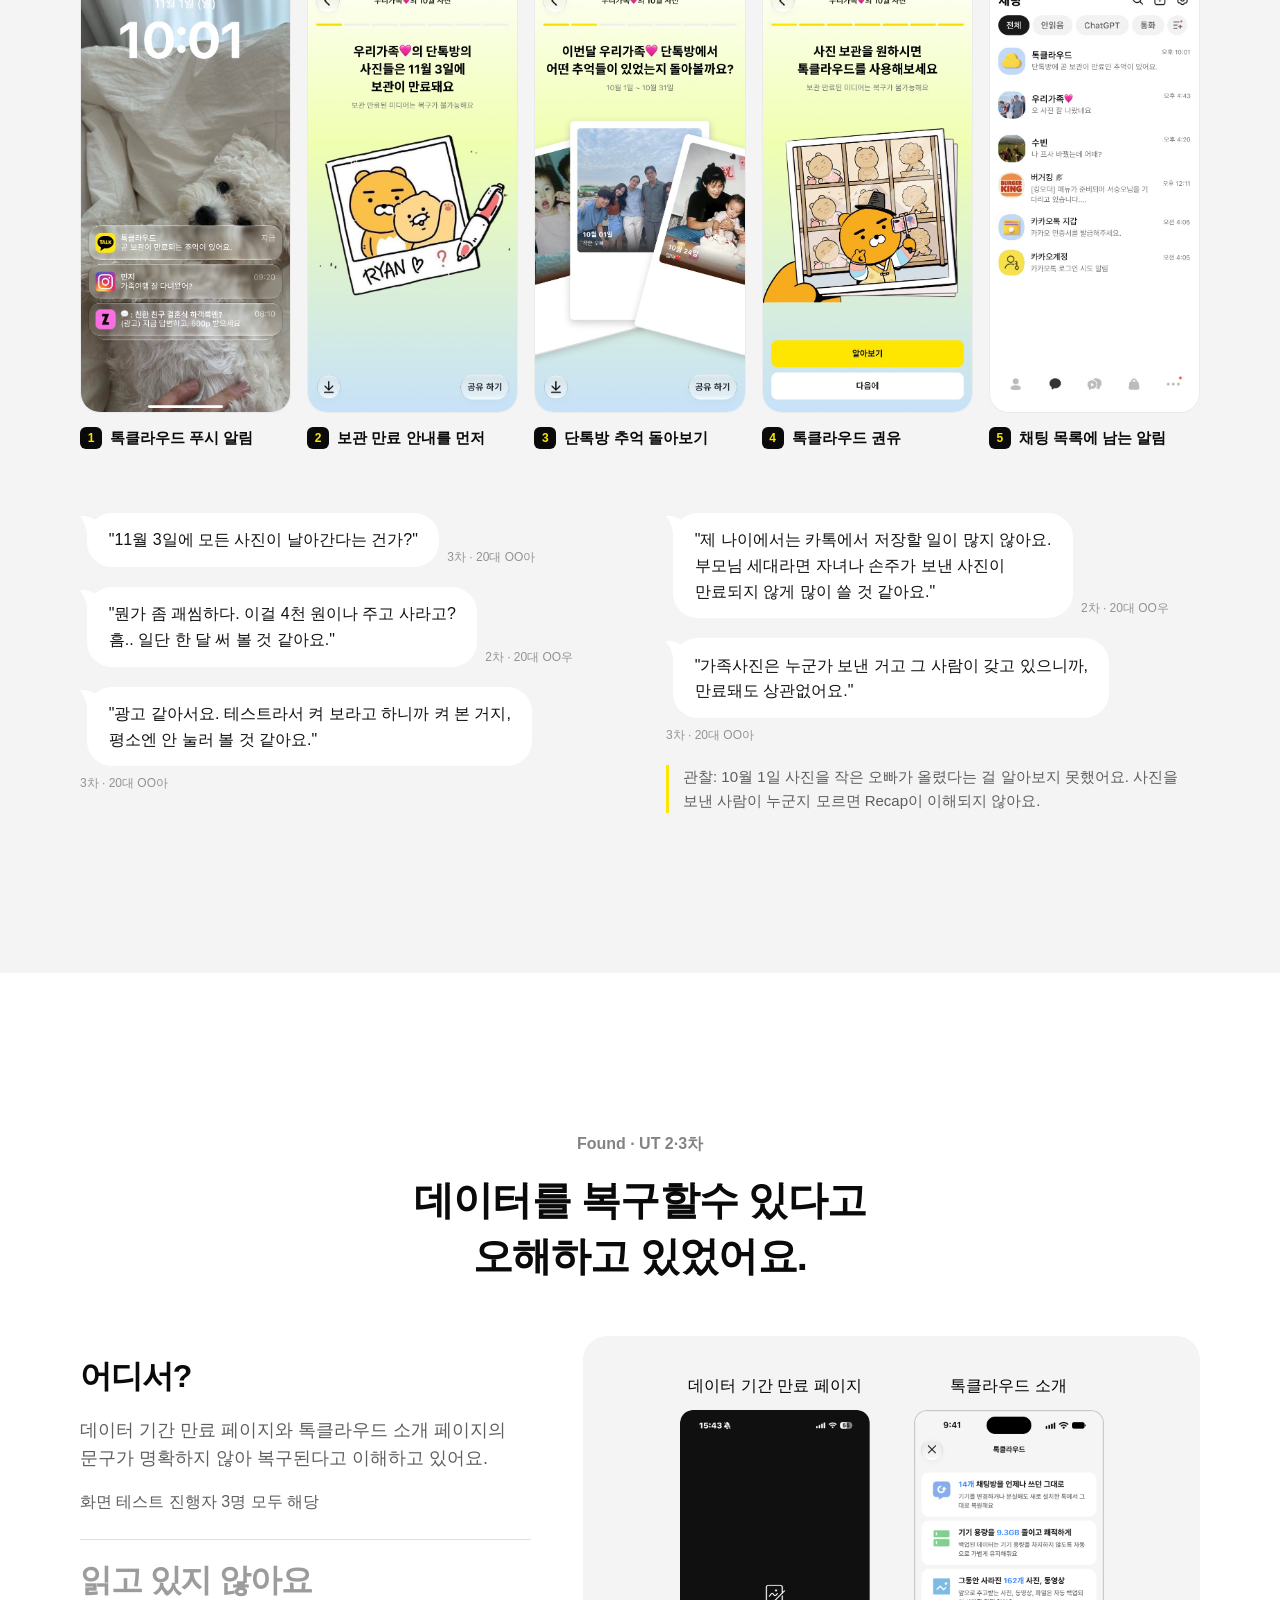
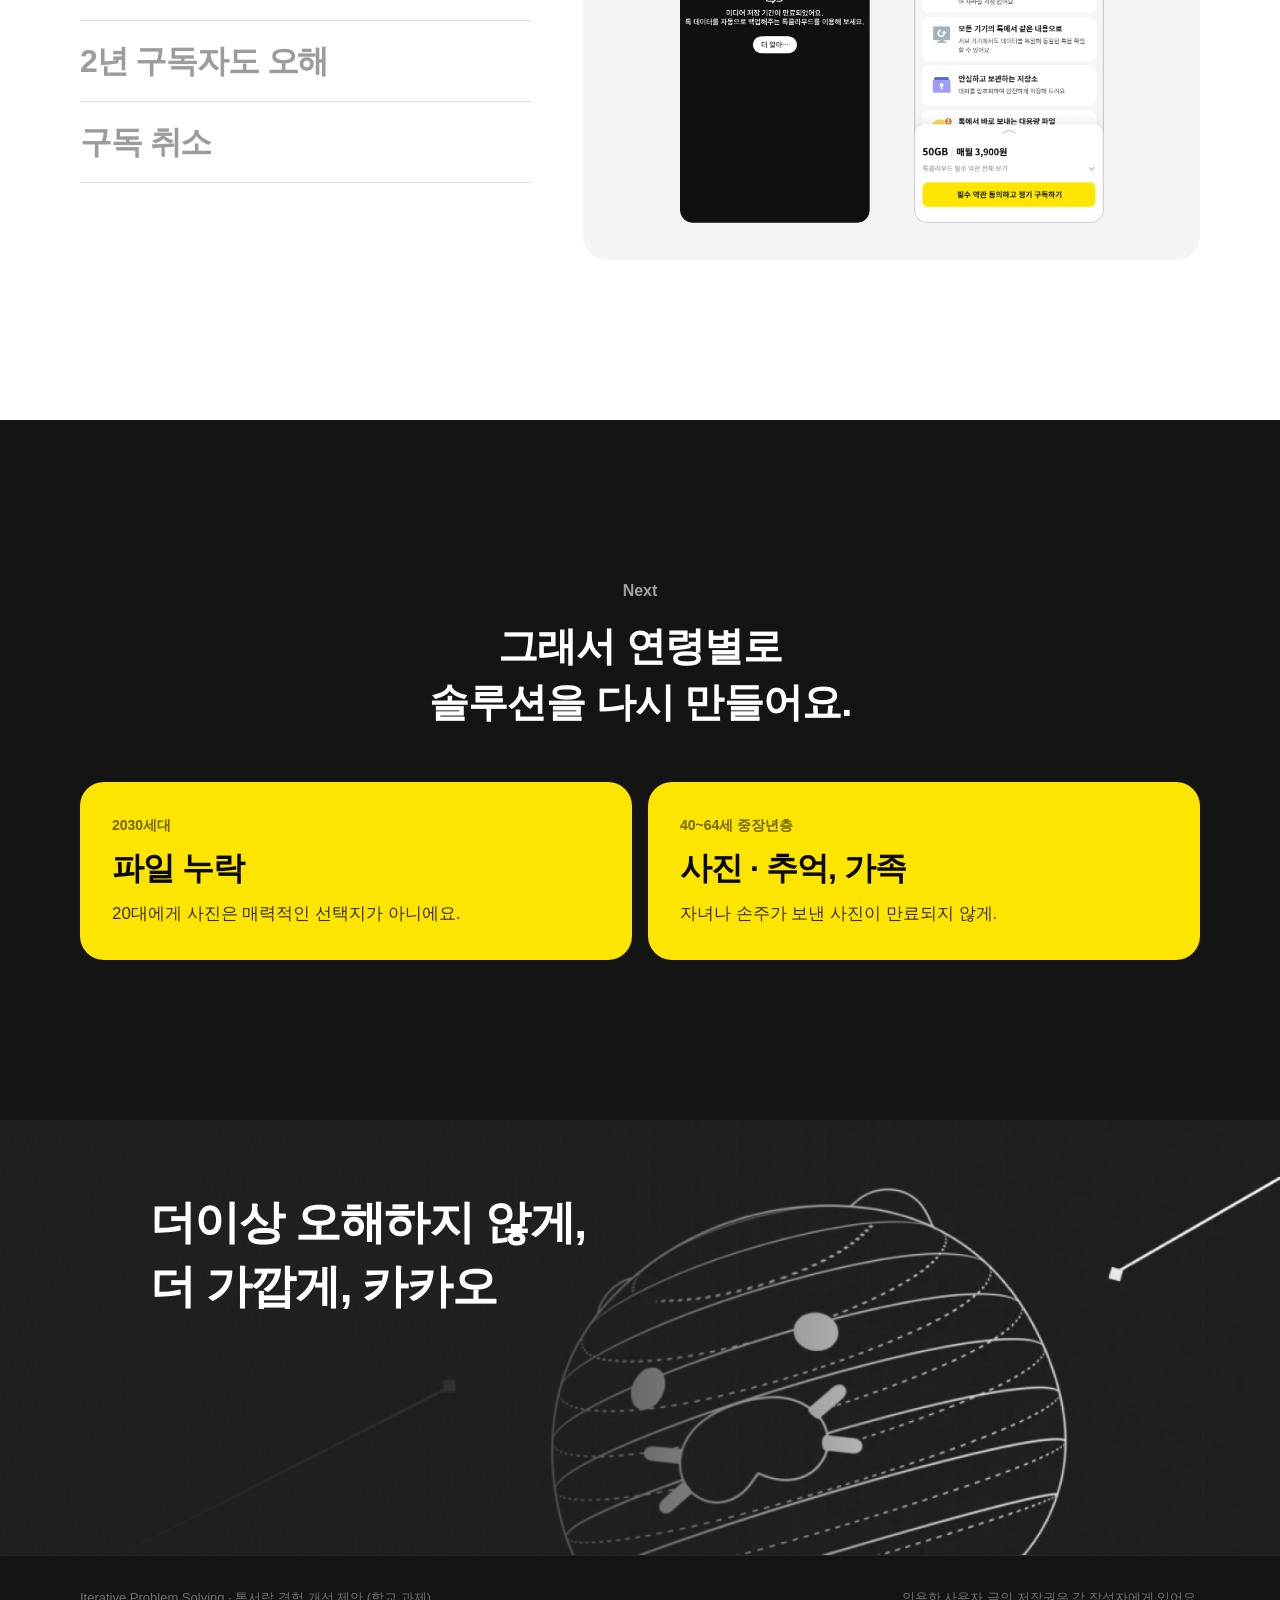
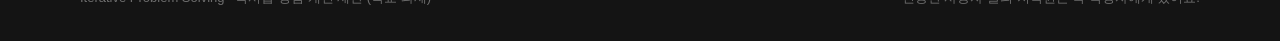
==== commit 70dbc378: "랜딩 2차: Solution 1 제목 '소식탭을 활용하고 / 단톡방의 Recap으로 추억을 되돌아 봐요.' Co-Authored-By: Claude Opus 5.5 <noreply" ====
--- a/landing-2/index.html
+++ b/landing-2/index.html
@@ -522,7 +522,7 @@
 
 <!-- 5 Solution 1 · Figma 551:16673 + 1차 결과 551:19543 -->
 <section class="so gr" id="sol1"><div class="sx">
-  <div class="sx-head rv"><p class="sx-k">Solution 1 · UT 1차</p><h2>소식탭을 활용해 단톡방 Recap으로<br> 추억을 되돌아 봐요.</h2></div>
+  <div class="sx-head rv"><p class="sx-k">Solution 1 · UT 1차</p><h2>소식탭을 활용하고<br> 단톡방의 Recap으로 추억을 되돌아 봐요.</h2></div>
   <ol class="strip rv">
     <li><img src="img/s1-push.jpg" width="402" height="874" alt="잠금화면 푸시: 우리가족 10월 사진을 되돌아 보세요" loading="lazy"><span><i>1</i>톡클라우드 푸시 알림</span></li>
     <li><img src="img/s1-feed.jpg" width="402" height="874" alt="카카오톡 소식탭에 뜬 우리가족 10월 사진 Recap" loading="lazy"><span><i>2</i>소식탭의 10월 사진 Recap</span></li>
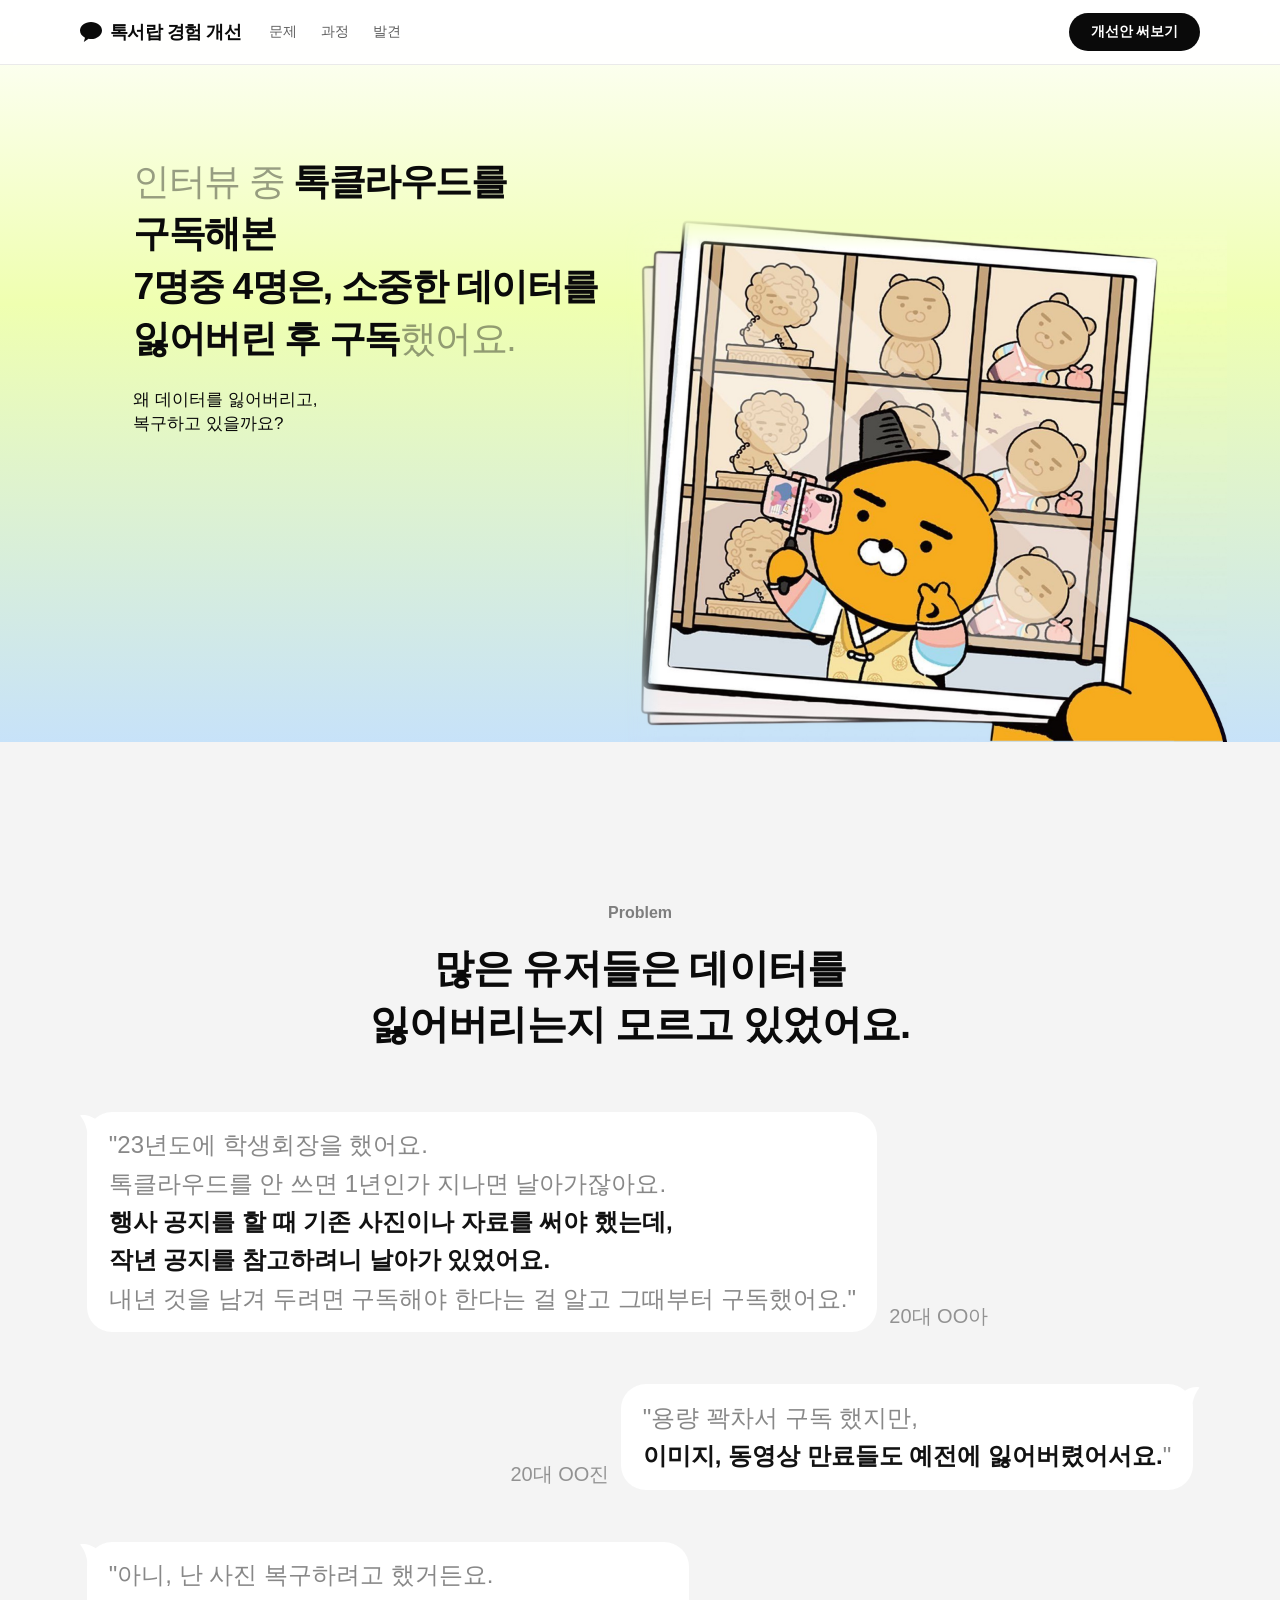
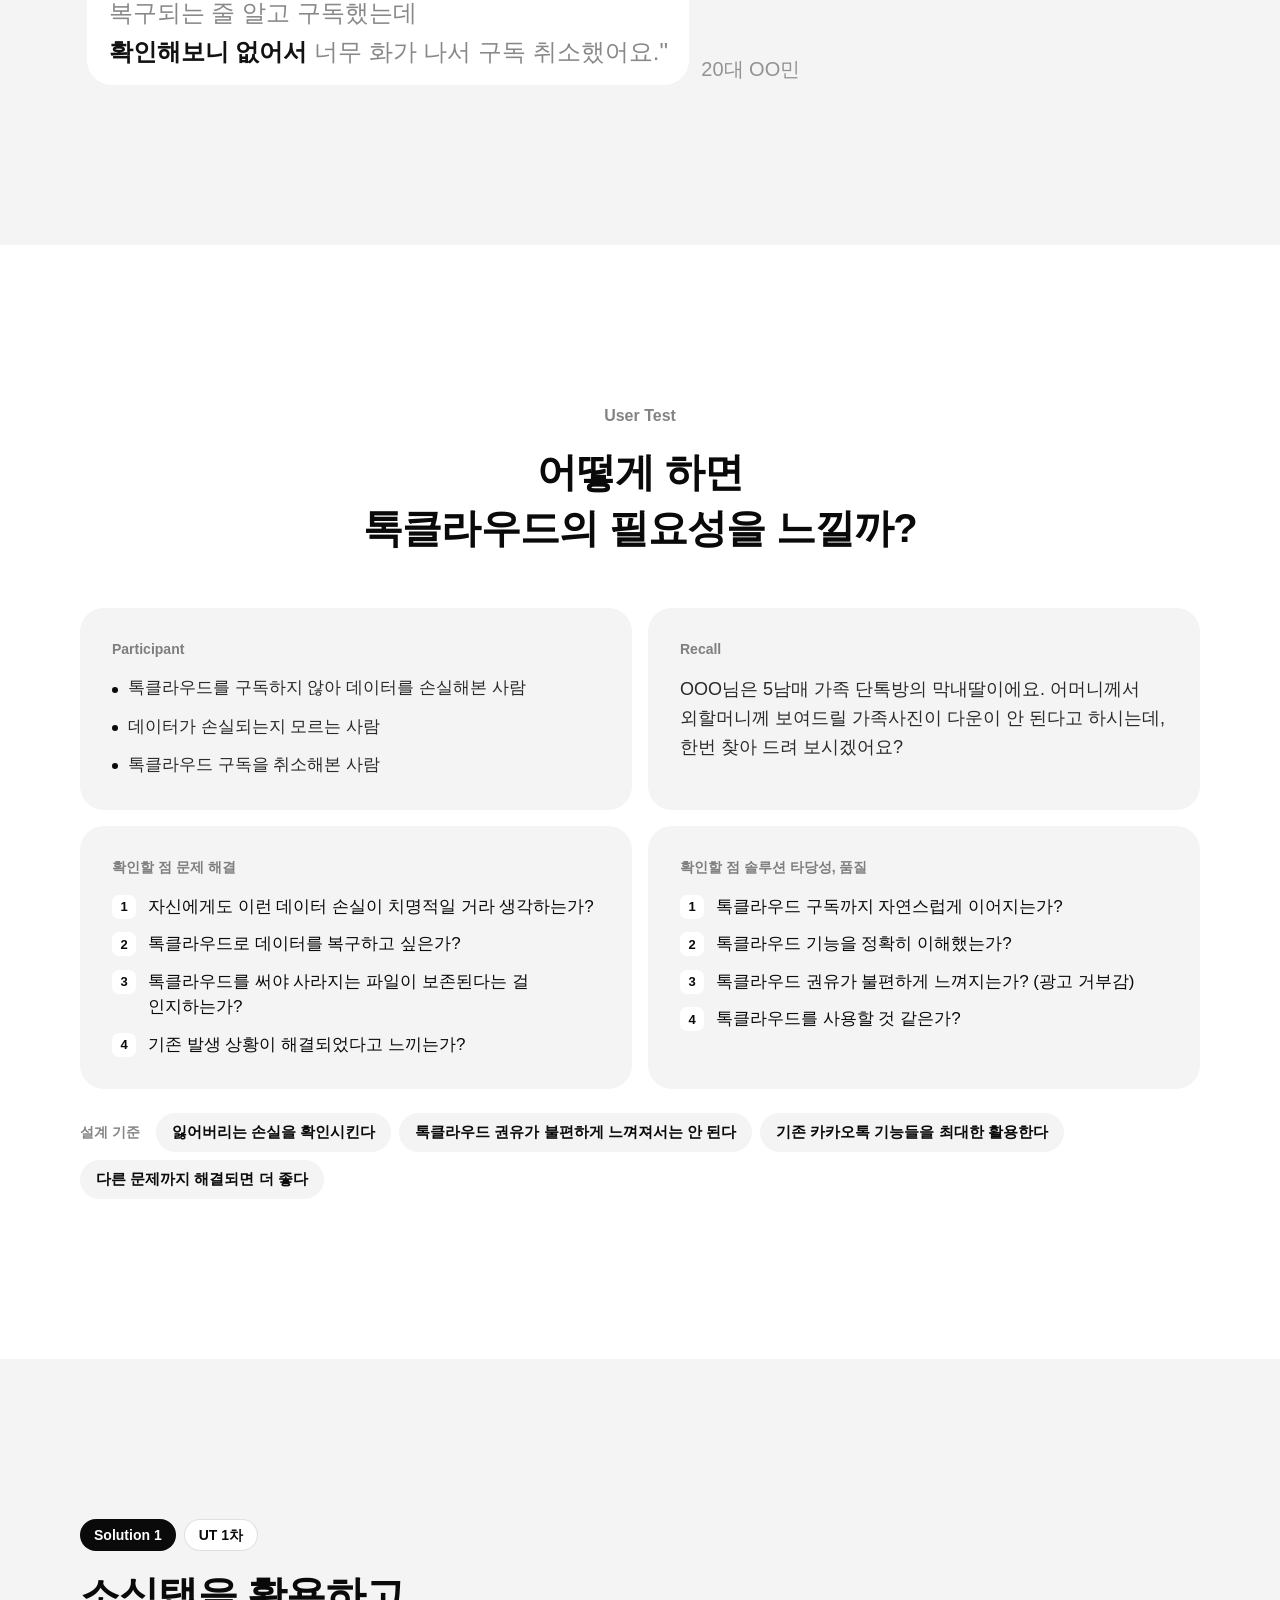
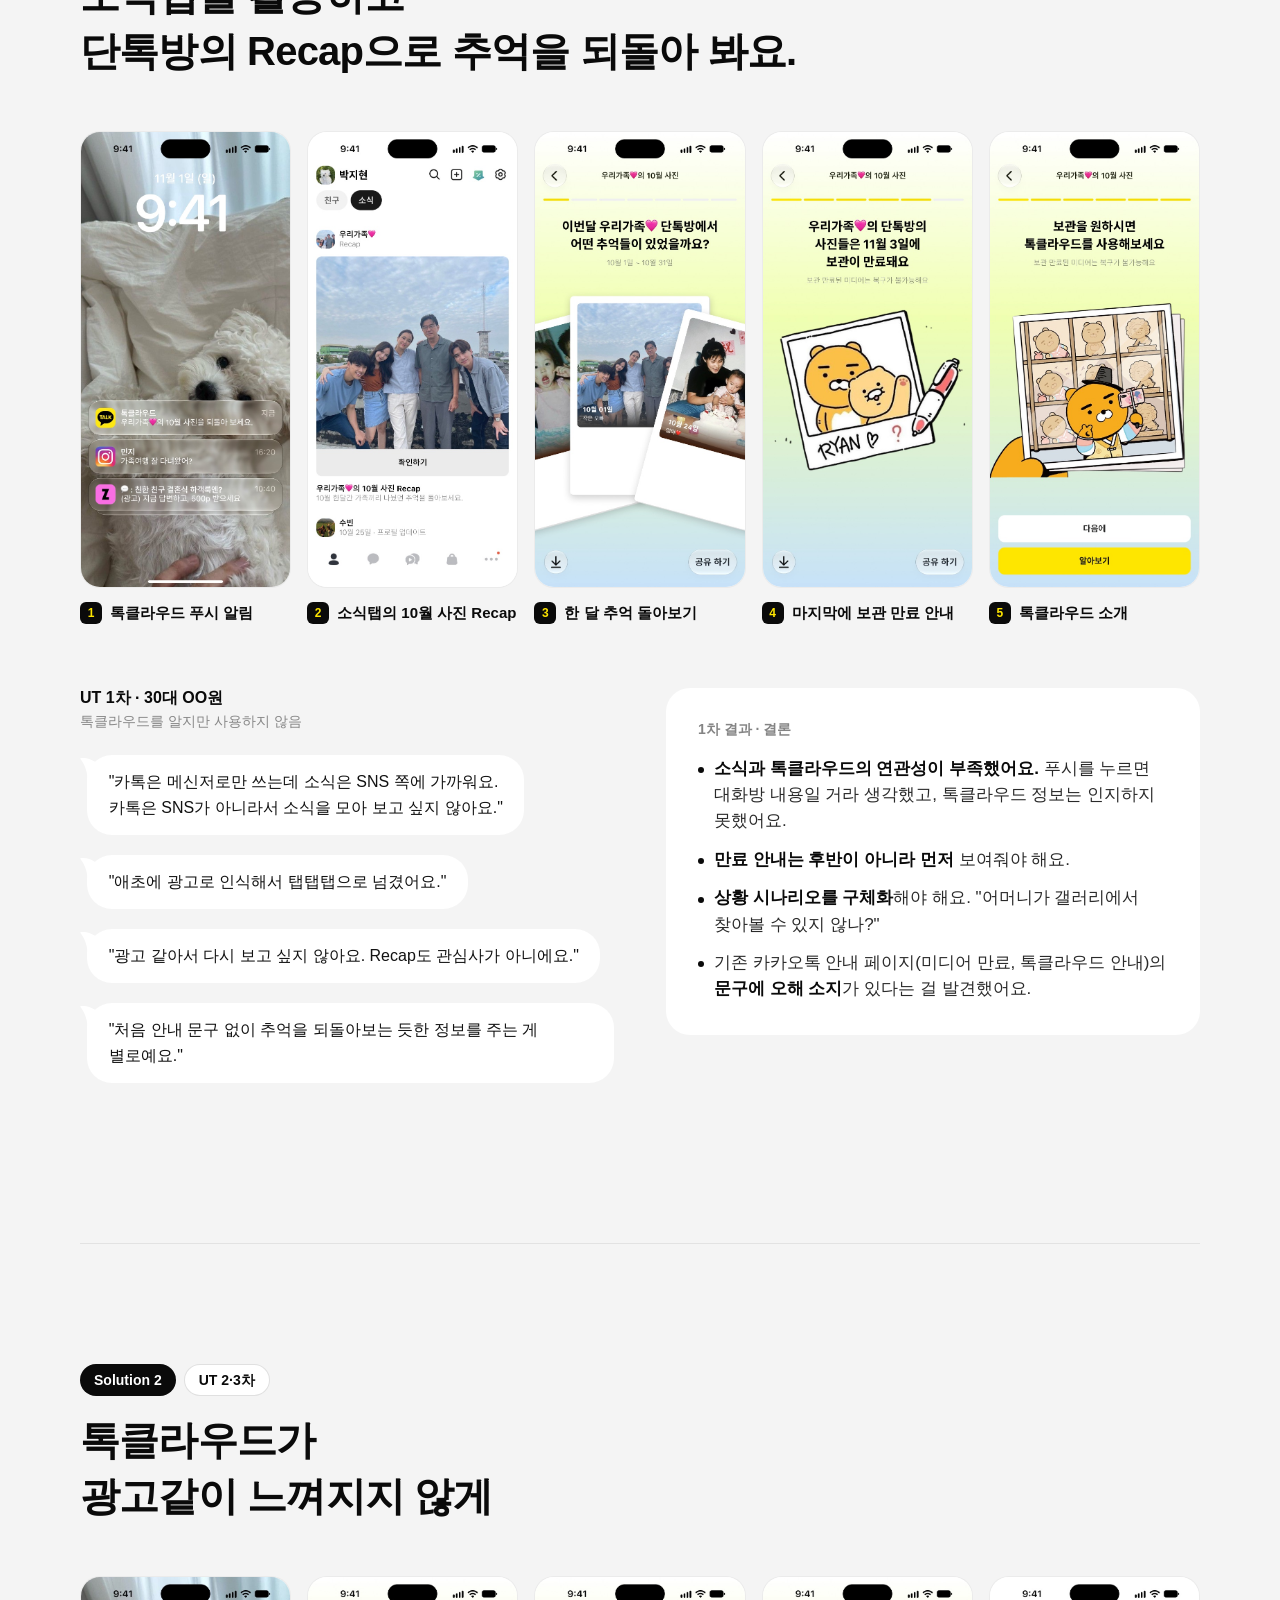
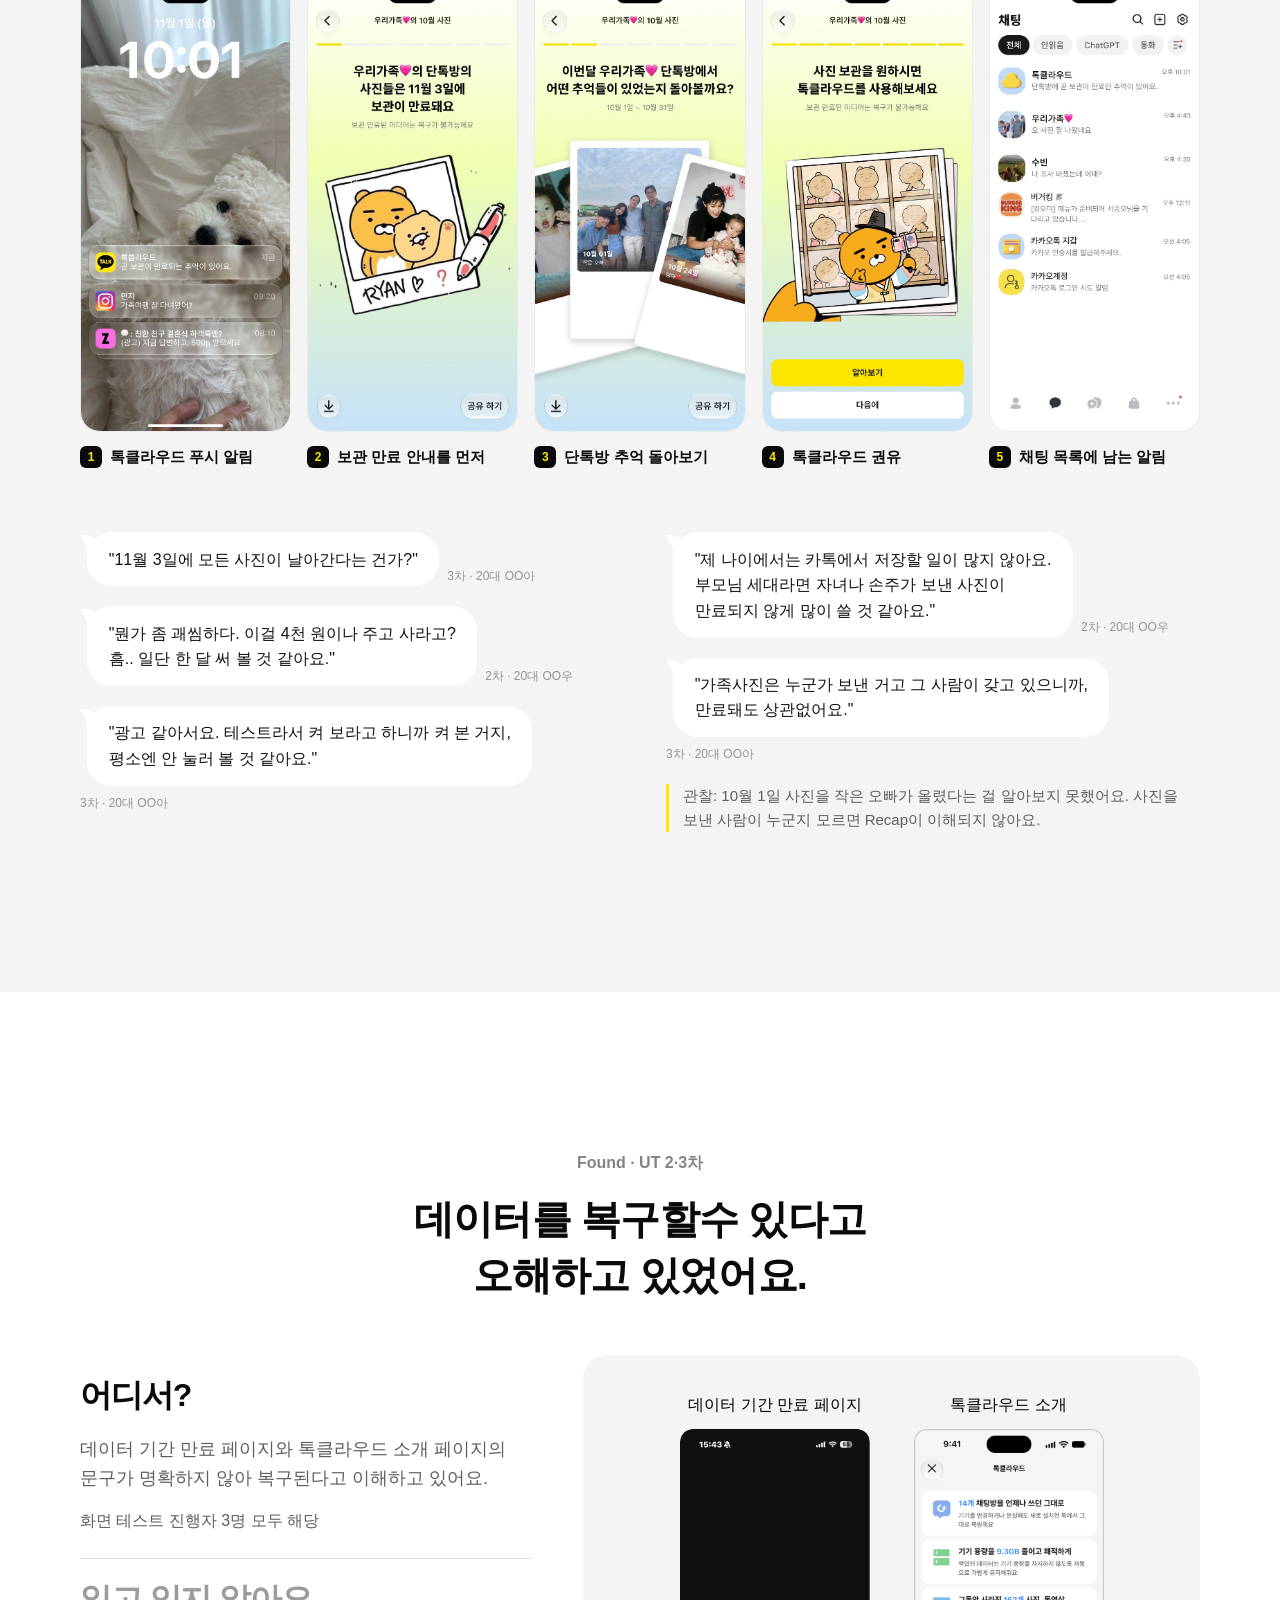
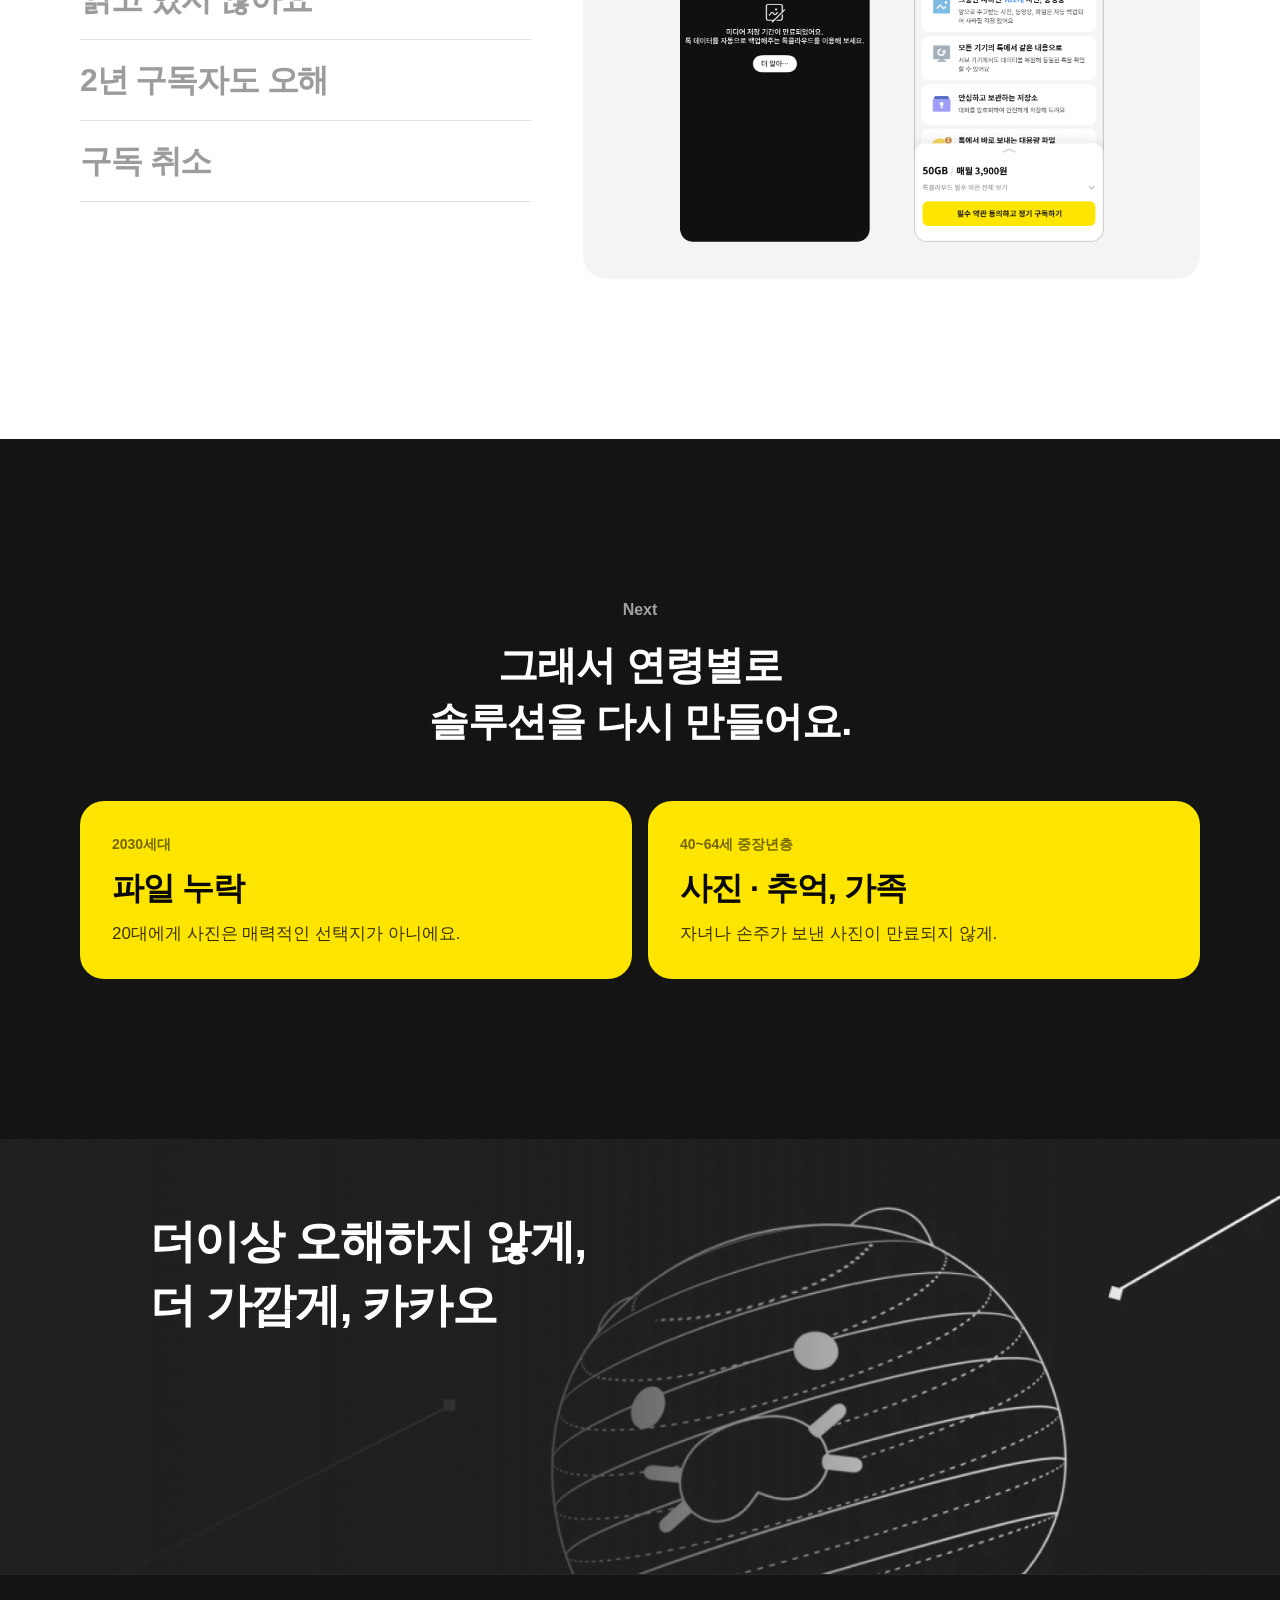
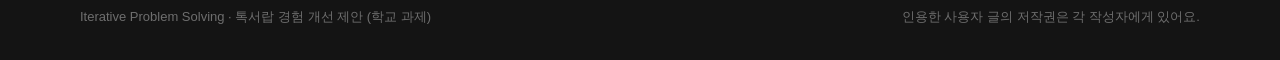
==== commit 1711bf3f: "랜딩 2차: Solution·UT 소제목을 태그 두 개로 분리 Co-Authored-By: Claude Opus 5.5 <noreply@anthropic.com>" ====
--- a/landing-2/index.html
+++ b/landing-2/index.html
@@ -466,6 +466,12 @@
 #sol2{padding-top:0}
 #sol2 .sx{border-top:1px solid #e2e2e2;padding-top:120px}
 @media (max-width:760px){#sol2 .sx{padding-top:80px}}
+
+/* Solution · UT 소제목을 태그 두 개로 분리 */
+.sx-tags{display:flex;align-items:center;gap:8px}
+.sx-tags span{display:inline-flex;align-items:center;height:32px;padding:0 14px;border-radius:9999px;font-size:14px;font-weight:700;line-height:1}
+.tg-s{background:#0a0a0a;color:#fff}
+.tg-u{background:#fff;color:#0a0a0a;border:1px solid rgba(0,0,0,.12)}
 </style>
 </head>
 <body>
@@ -522,7 +528,7 @@
 
 <!-- 5 Solution 1 · Figma 551:16673 + 1차 결과 551:19543 -->
 <section class="so gr" id="sol1"><div class="sx">
-  <div class="sx-head rv"><p class="sx-k">Solution 1 · UT 1차</p><h2>소식탭을 활용하고<br> 단톡방의 Recap으로 추억을 되돌아 봐요.</h2></div>
+  <div class="sx-head rv"><p class="sx-tags"><span class="tg-s">Solution 1</span><span class="tg-u">UT 1차</span></p><h2>소식탭을 활용하고<br> 단톡방의 Recap으로 추억을 되돌아 봐요.</h2></div>
   <ol class="strip rv">
     <li><img src="img/s1-push.jpg" width="402" height="874" alt="잠금화면 푸시: 우리가족 10월 사진을 되돌아 보세요" loading="lazy"><span><i>1</i>톡클라우드 푸시 알림</span></li>
     <li><img src="img/s1-feed.jpg" width="402" height="874" alt="카카오톡 소식탭에 뜬 우리가족 10월 사진 Recap" loading="lazy"><span><i>2</i>소식탭의 10월 사진 Recap</span></li>
@@ -547,7 +553,7 @@
 
 <!-- 6 Solution 2 · Figma 551:18817 -->
 <section class="so gr" id="sol2"><div class="sx">
-  <div class="sx-head rv"><p class="sx-k">Solution 2 · UT 2·3차</p><h2>톡클라우드가<br> 광고같이 느껴지지 않게</h2></div>
+  <div class="sx-head rv"><p class="sx-tags"><span class="tg-s">Solution 2</span><span class="tg-u">UT 2·3차</span></p><h2>톡클라우드가<br> 광고같이 느껴지지 않게</h2></div>
   <ol class="strip rv">
     <li><img src="img/s2-push.jpg" width="402" height="874" alt="잠금화면 푸시: 곧 보관이 만료되는 추억이 있어요" loading="lazy"><span><i>1</i>톡클라우드 푸시 알림</span></li>
     <li><img src="img/s2-expire.jpg" width="402" height="874" alt="우리가족 단톡방의 사진들은 11월 3일에 보관이 만료돼요" loading="lazy"><span><i>2</i>보관 만료 안내를 먼저</span></li>
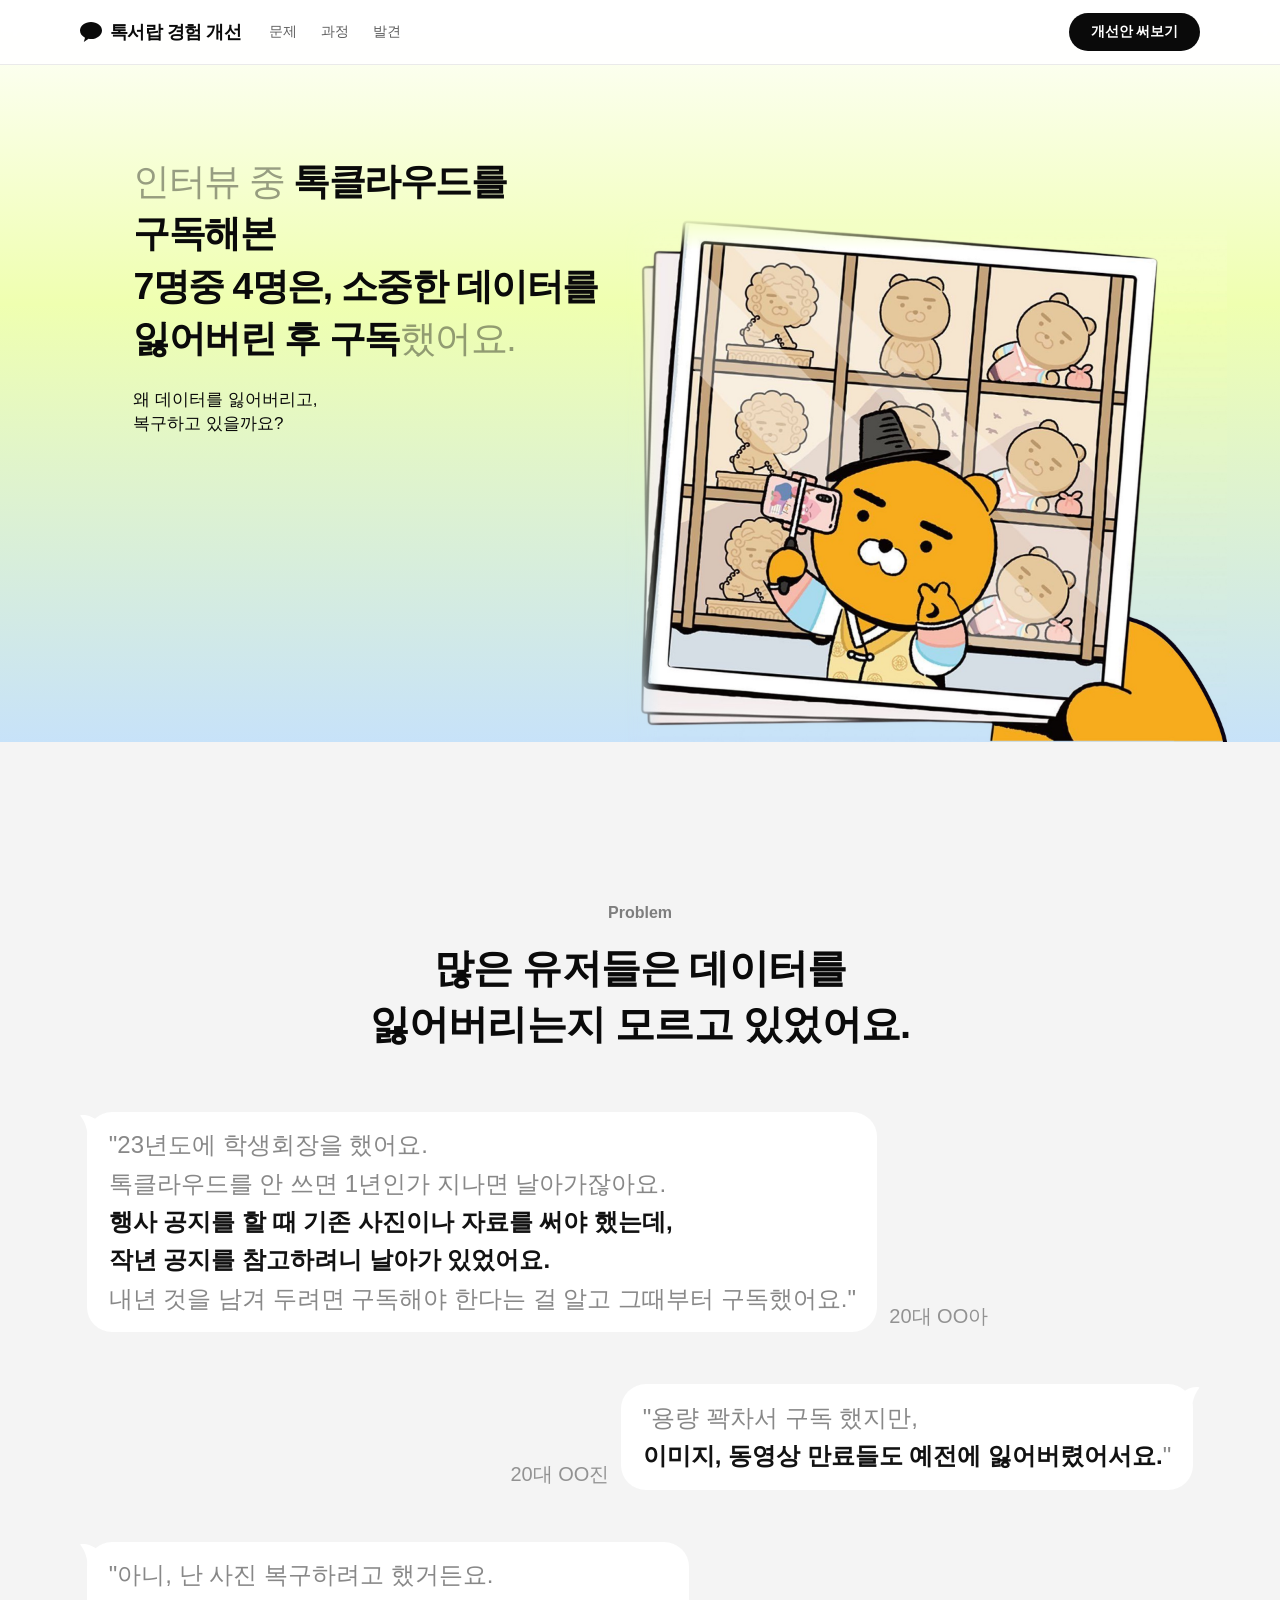
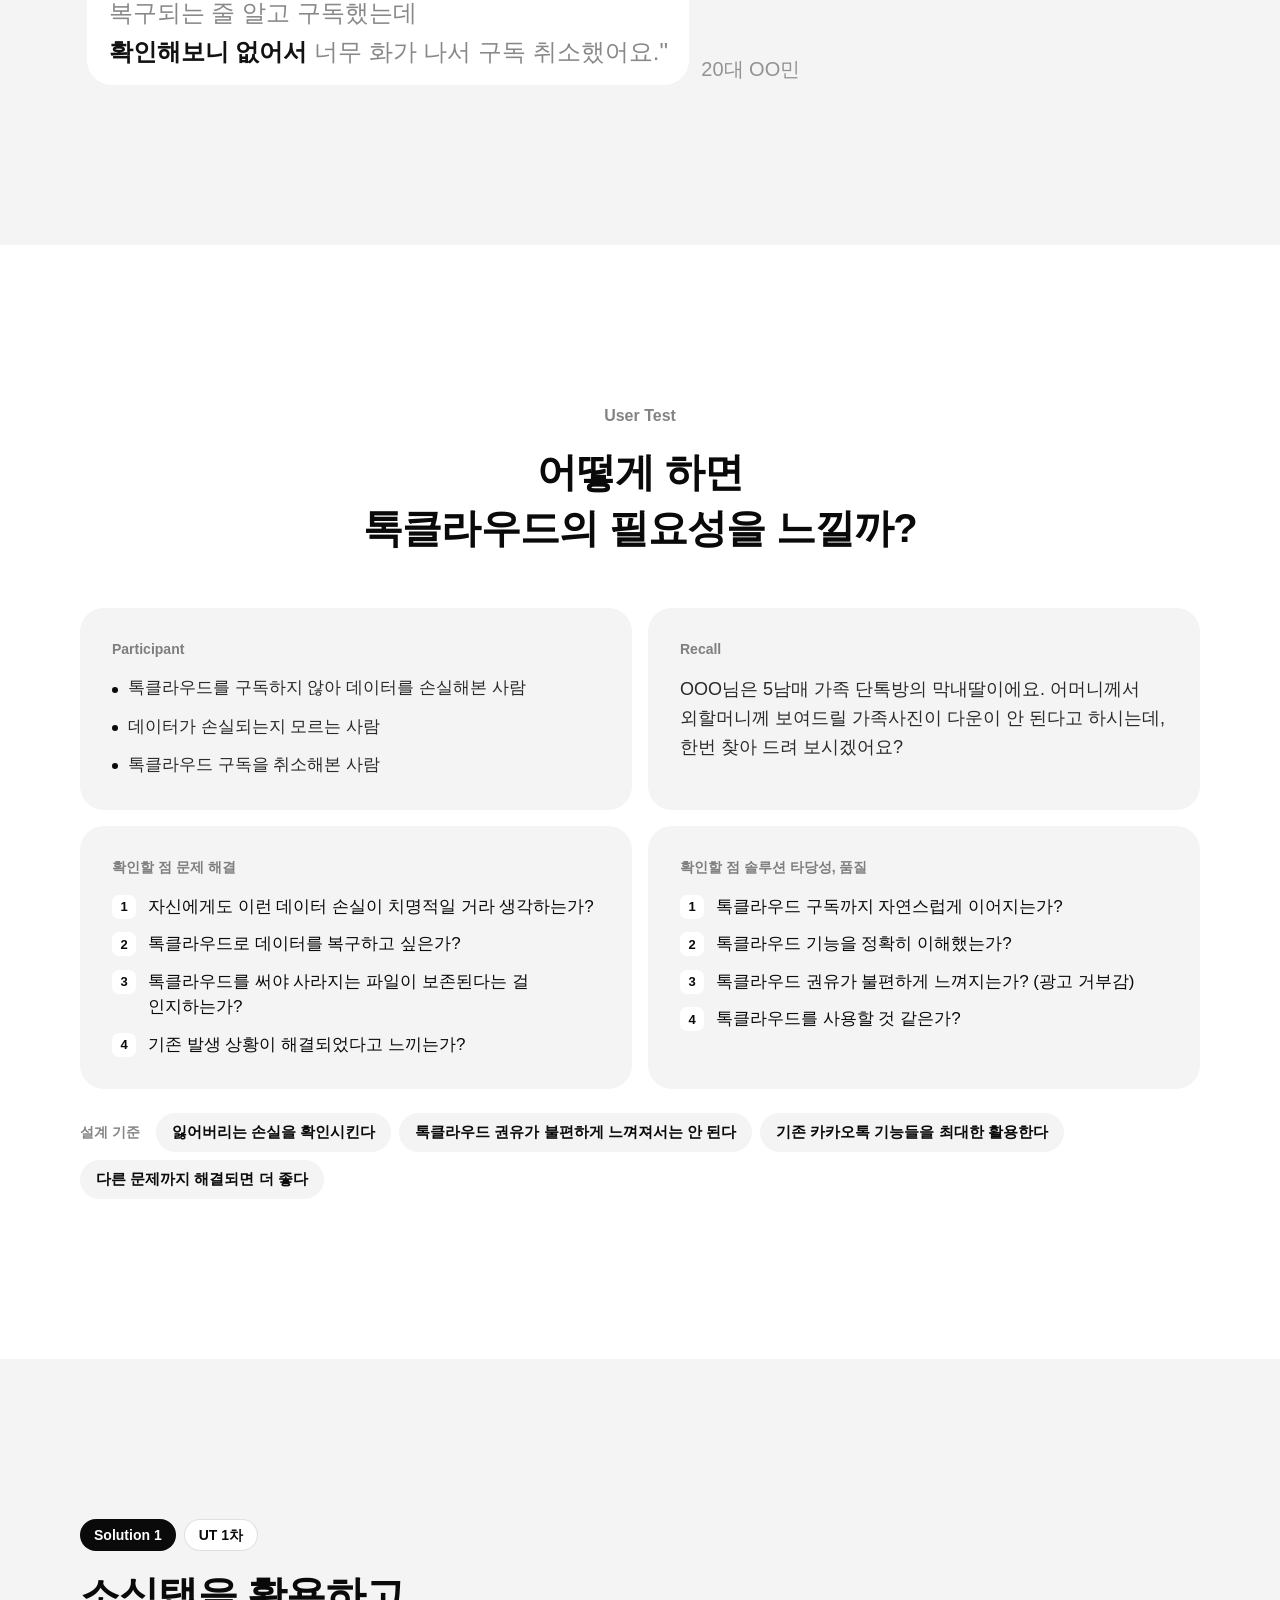
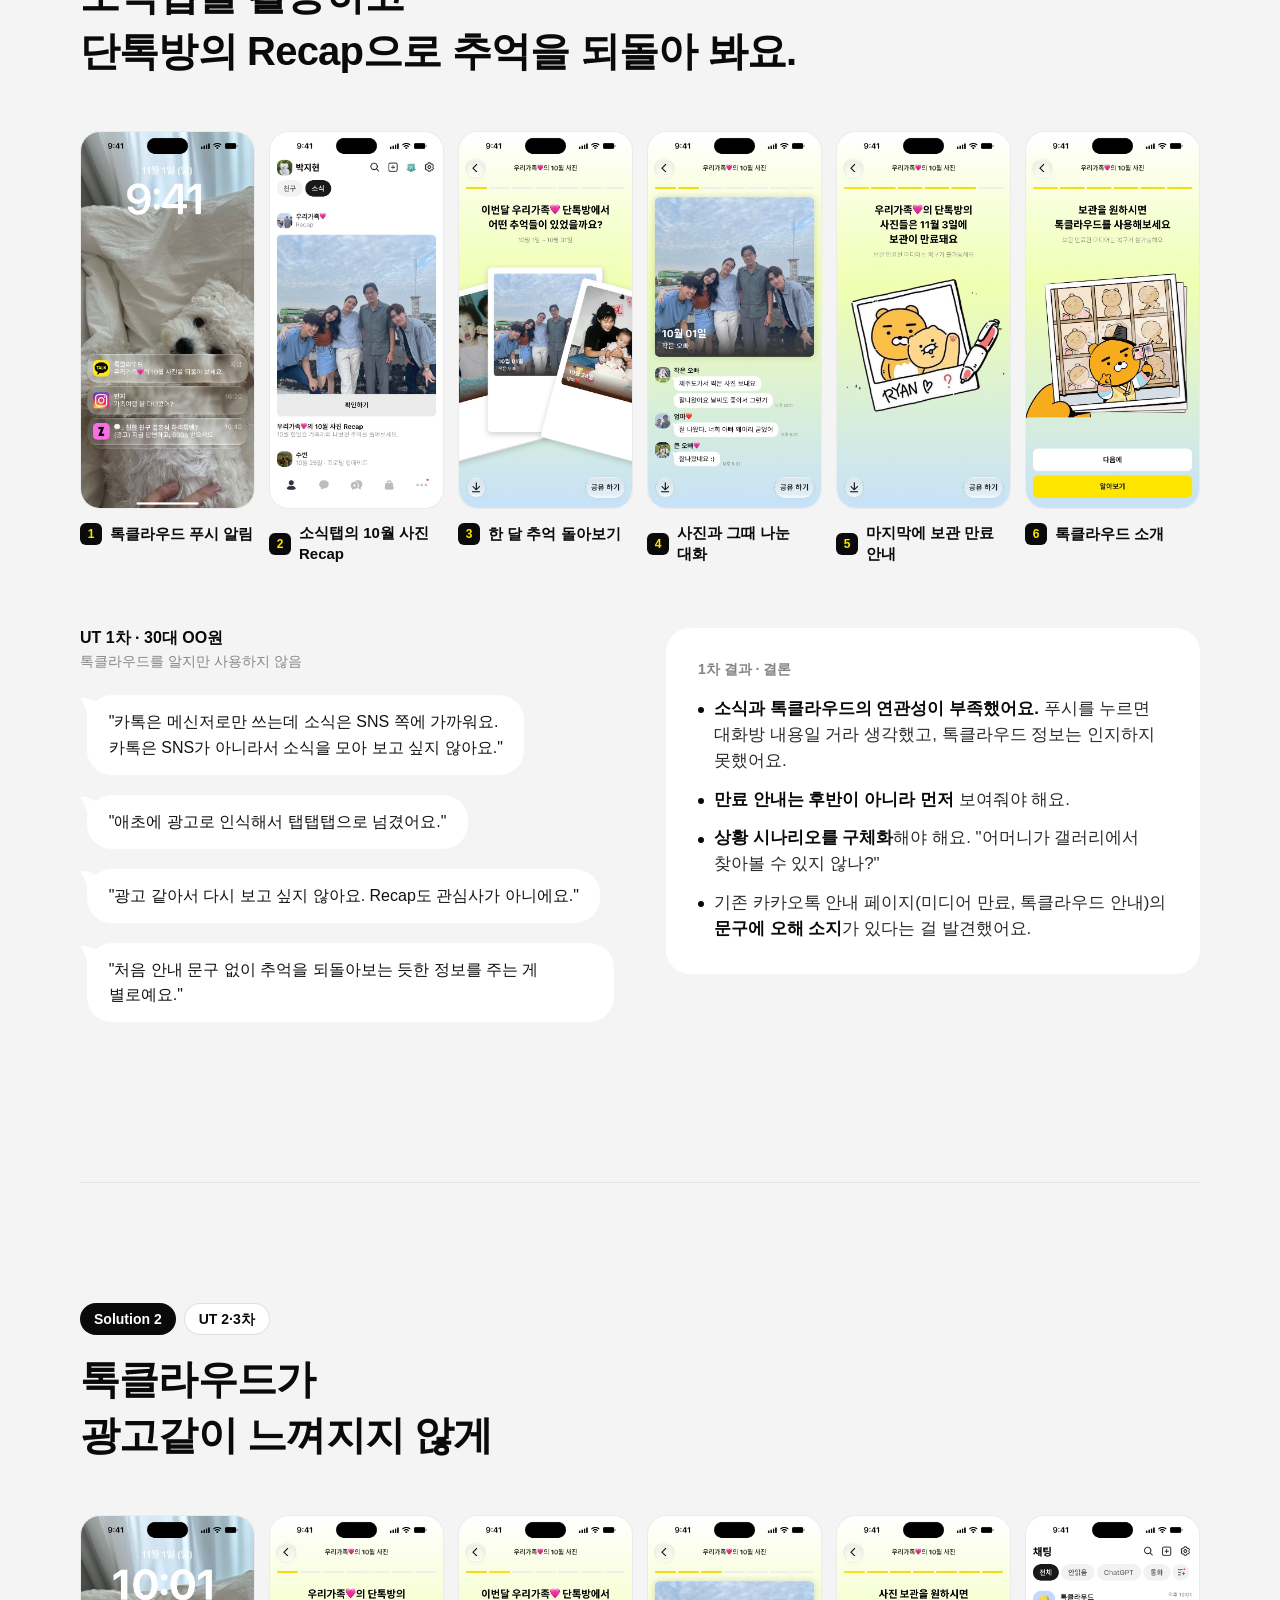
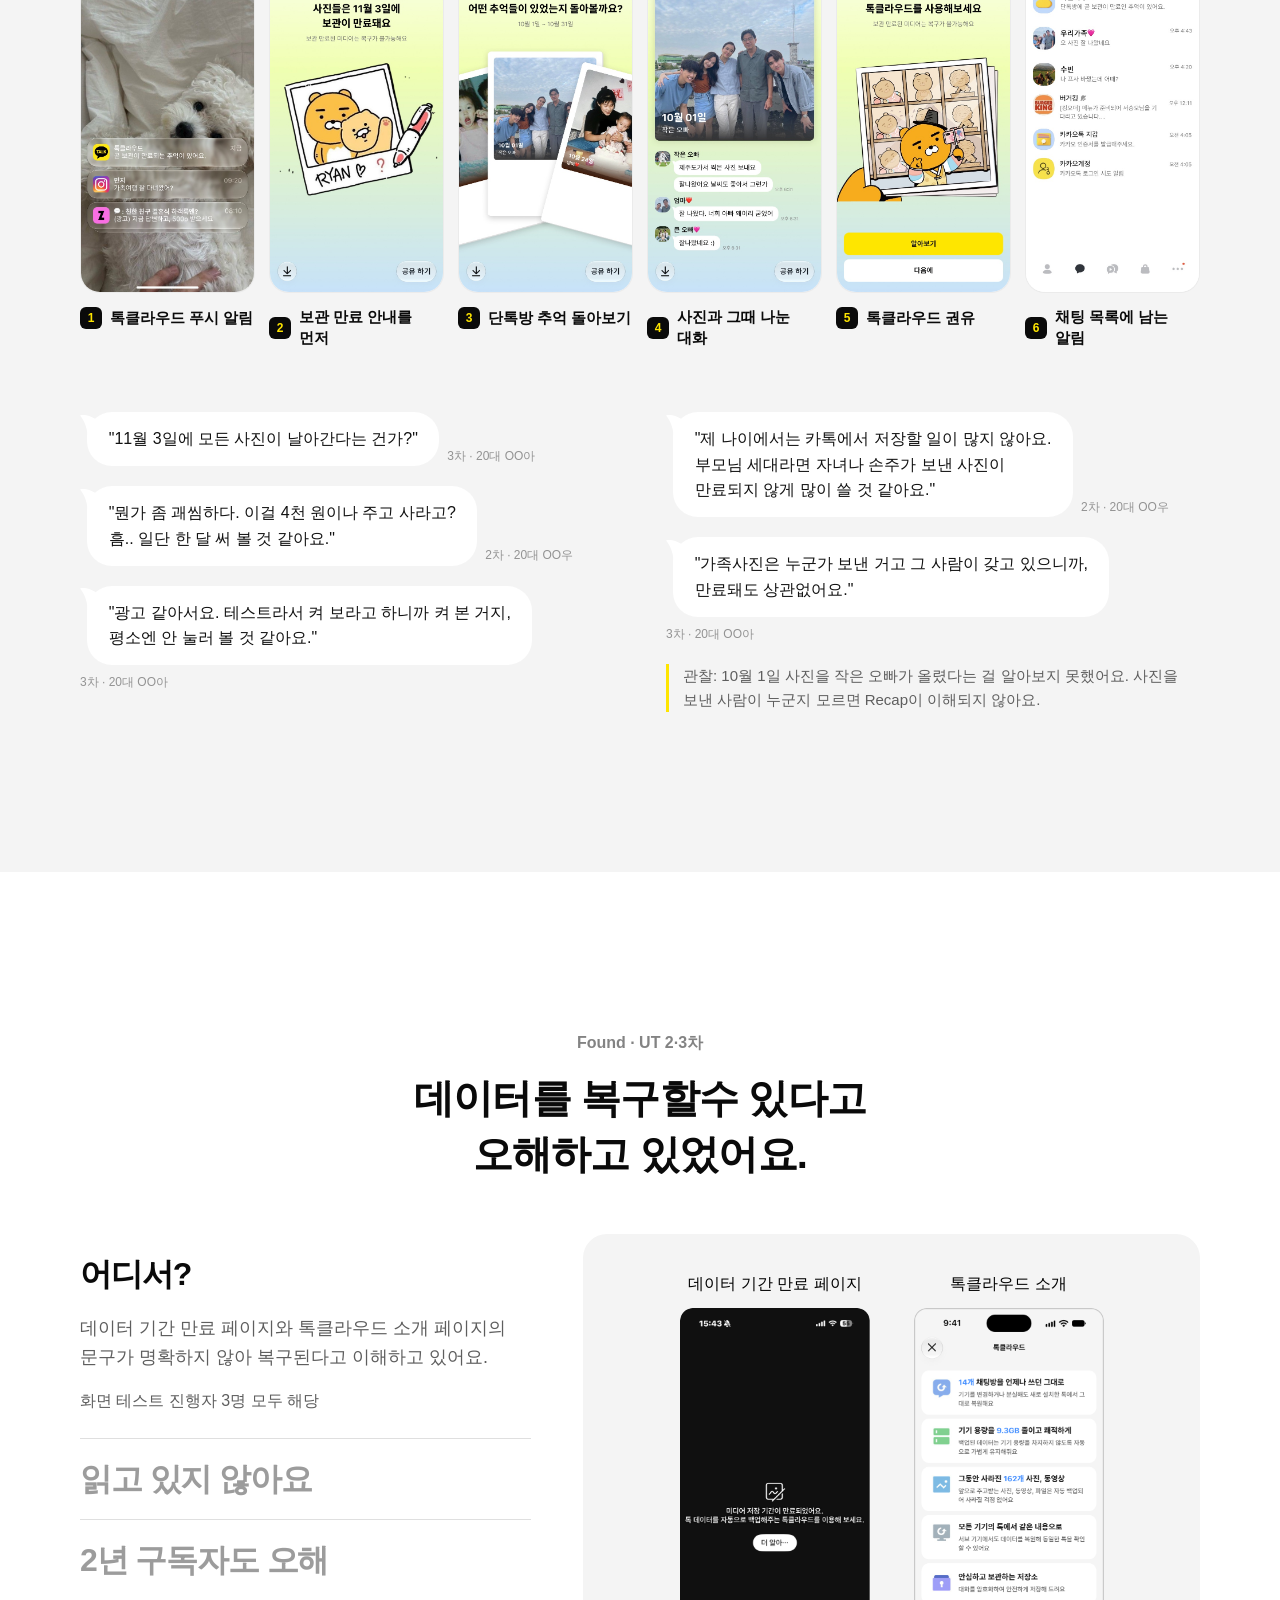
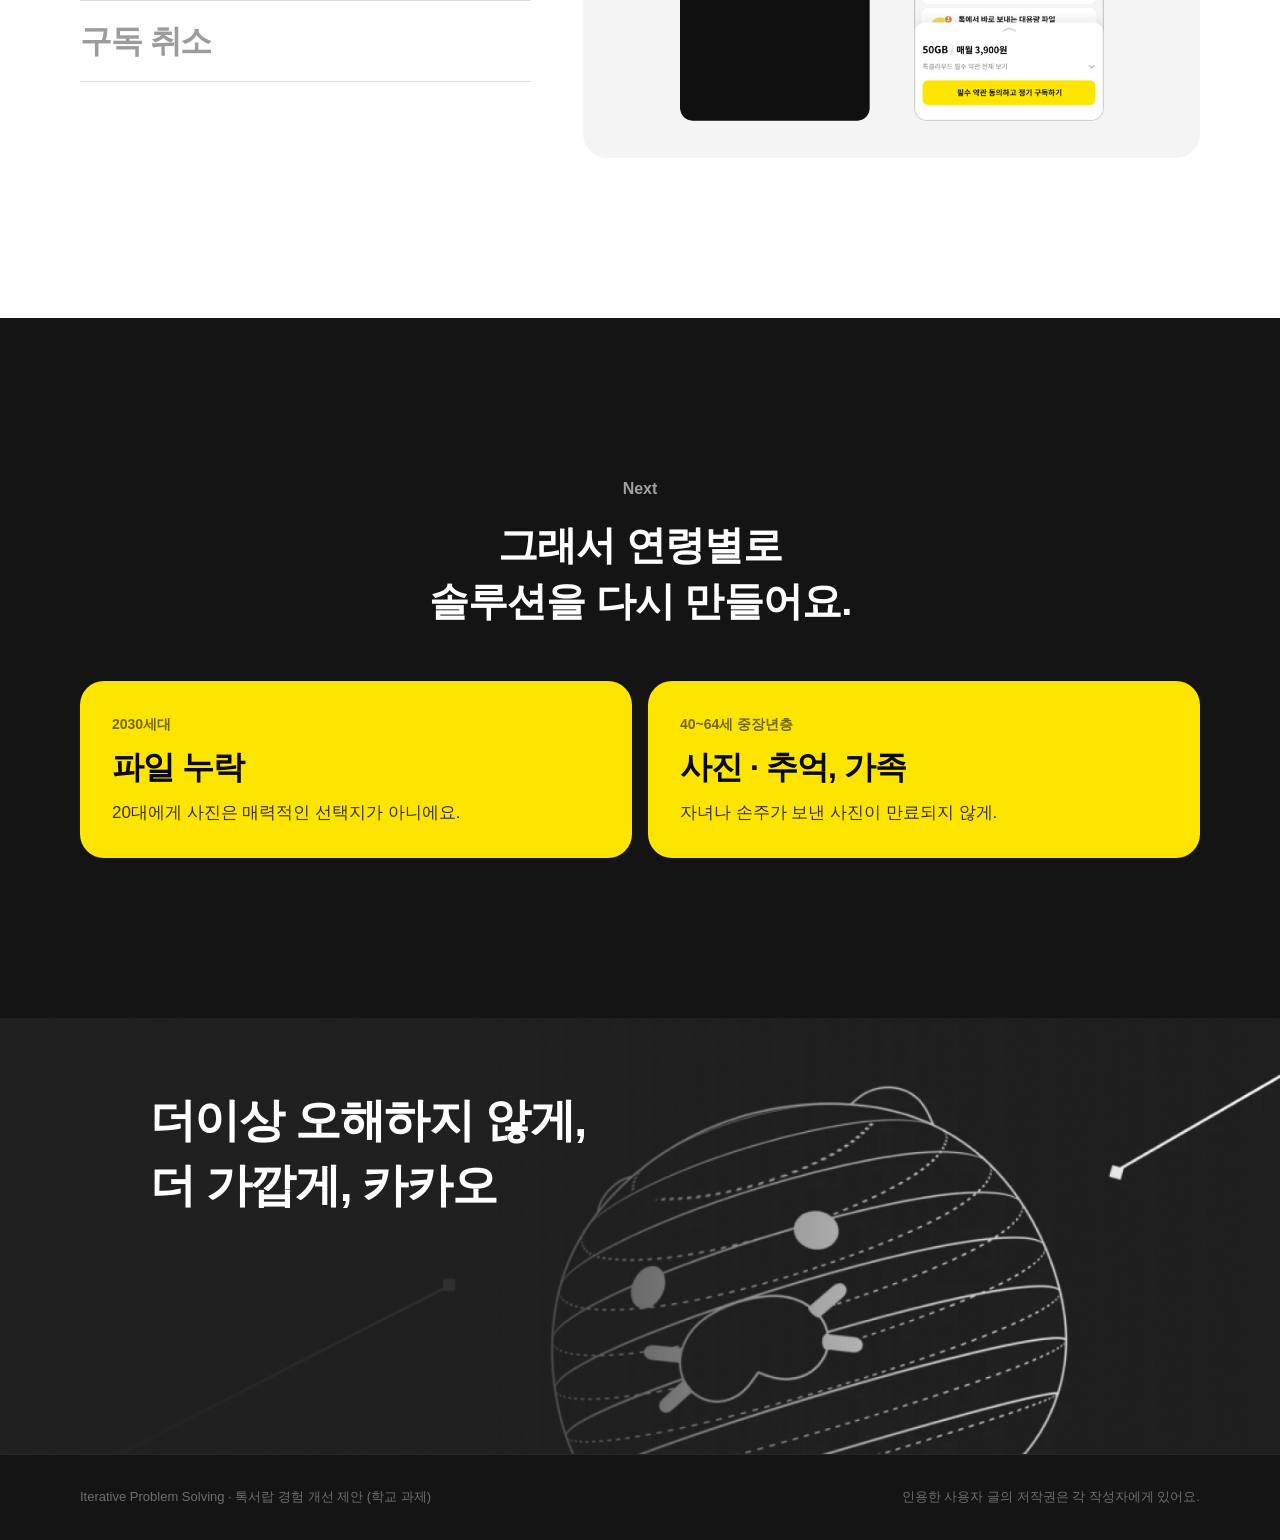
==== commit 6018eb90: "랜딩 2차: Solution 1·2 화면 줄에 사진+대화 Recap 화면 추가(6장) Co-Authored-By: Claude Opus 5.5 <noreply@anthropic.c" ====
--- a/landing-2/index.html
+++ b/landing-2/index.html
@@ -412,7 +412,7 @@
 
 .so{background:#fff;padding:160px 0}
 .so.gr{background:#f4f4f4}
-.strip{list-style:none;display:grid;grid-template-columns:repeat(5,1fr);gap:16px;margin-top:52px}
+.strip{list-style:none;display:grid;grid-template-columns:repeat(6,1fr);gap:14px;margin-top:52px}
 .strip li{display:flex;flex-direction:column;gap:14px}
 .strip img{width:100%;height:auto;border-radius:20px;border:1px solid rgba(0,0,0,.08);background:#fff}
 .strip span{display:flex;align-items:center;gap:8px;font-size:15px;font-weight:600;line-height:1.35}
@@ -533,8 +533,9 @@
     <li><img src="img/s1-push.jpg" width="402" height="874" alt="잠금화면 푸시: 우리가족 10월 사진을 되돌아 보세요" loading="lazy"><span><i>1</i>톡클라우드 푸시 알림</span></li>
     <li><img src="img/s1-feed.jpg" width="402" height="874" alt="카카오톡 소식탭에 뜬 우리가족 10월 사진 Recap" loading="lazy"><span><i>2</i>소식탭의 10월 사진 Recap</span></li>
     <li><img src="img/s1-recap.jpg" width="402" height="874" alt="이번달 우리가족 단톡방에서 어떤 추억들이 있었을까요?" loading="lazy"><span><i>3</i>한 달 추억 돌아보기</span></li>
-    <li><img src="img/s1-expire.jpg" width="402" height="874" alt="우리가족 단톡방의 사진들은 11월 3일에 보관이 만료돼요" loading="lazy"><span><i>4</i>마지막에 보관 만료 안내</span></li>
-    <li><img src="img/s1-cloud.jpg" width="402" height="874" alt="톡클라우드 소개와 구독 화면" loading="lazy"><span><i>5</i>톡클라우드 소개</span></li>
+    <li><img src="img/s1-photo.jpg" width="402" height="874" alt="10월 1일 작은 오빠가 보낸 가족사진과 그때 단톡방 대화" loading="lazy"><span><i>4</i>사진과 그때 나눈 대화</span></li>
+    <li><img src="img/s1-expire.jpg" width="402" height="874" alt="우리가족 단톡방의 사진들은 11월 3일에 보관이 만료돼요" loading="lazy"><span><i>5</i>마지막에 보관 만료 안내</span></li>
+    <li><img src="img/s1-cloud.jpg" width="402" height="874" alt="톡클라우드 소개와 구독 화면" loading="lazy"><span><i>6</i>톡클라우드 소개</span></li>
   </ol>
   <div class="qa rv">
     <div class="qa-col">
@@ -558,8 +559,9 @@
     <li><img src="img/s2-push.jpg" width="402" height="874" alt="잠금화면 푸시: 곧 보관이 만료되는 추억이 있어요" loading="lazy"><span><i>1</i>톡클라우드 푸시 알림</span></li>
     <li><img src="img/s2-expire.jpg" width="402" height="874" alt="우리가족 단톡방의 사진들은 11월 3일에 보관이 만료돼요" loading="lazy"><span><i>2</i>보관 만료 안내를 먼저</span></li>
     <li><img src="img/s2-recap.jpg" width="402" height="874" alt="이번달 우리가족 단톡방에서 어떤 추억들이 있었는지 돌아볼까요?" loading="lazy"><span><i>3</i>단톡방 추억 돌아보기</span></li>
-    <li><img src="img/s2-cta.jpg" width="402" height="874" alt="사진 보관을 원하시면 톡클라우드를 사용해보세요" loading="lazy"><span><i>4</i>톡클라우드 권유</span></li>
-    <li><img src="img/s2-back.jpg" width="402" height="874" alt="채팅 목록 맨 위의 톡클라우드 알림" loading="lazy"><span><i>5</i>채팅 목록에 남는 알림</span></li>
+    <li><img src="img/s2-photo.jpg" width="402" height="874" alt="10월 1일 작은 오빠가 보낸 가족사진과 그때 단톡방 대화" loading="lazy"><span><i>4</i>사진과 그때 나눈 대화</span></li>
+    <li><img src="img/s2-cta.jpg" width="402" height="874" alt="사진 보관을 원하시면 톡클라우드를 사용해보세요" loading="lazy"><span><i>5</i>톡클라우드 권유</span></li>
+    <li><img src="img/s2-back.jpg" width="402" height="874" alt="채팅 목록 맨 위의 톡클라우드 알림" loading="lazy"><span><i>6</i>채팅 목록에 남는 알림</span></li>
   </ol>
   <div class="qa rv">
     <div class="qa-col">
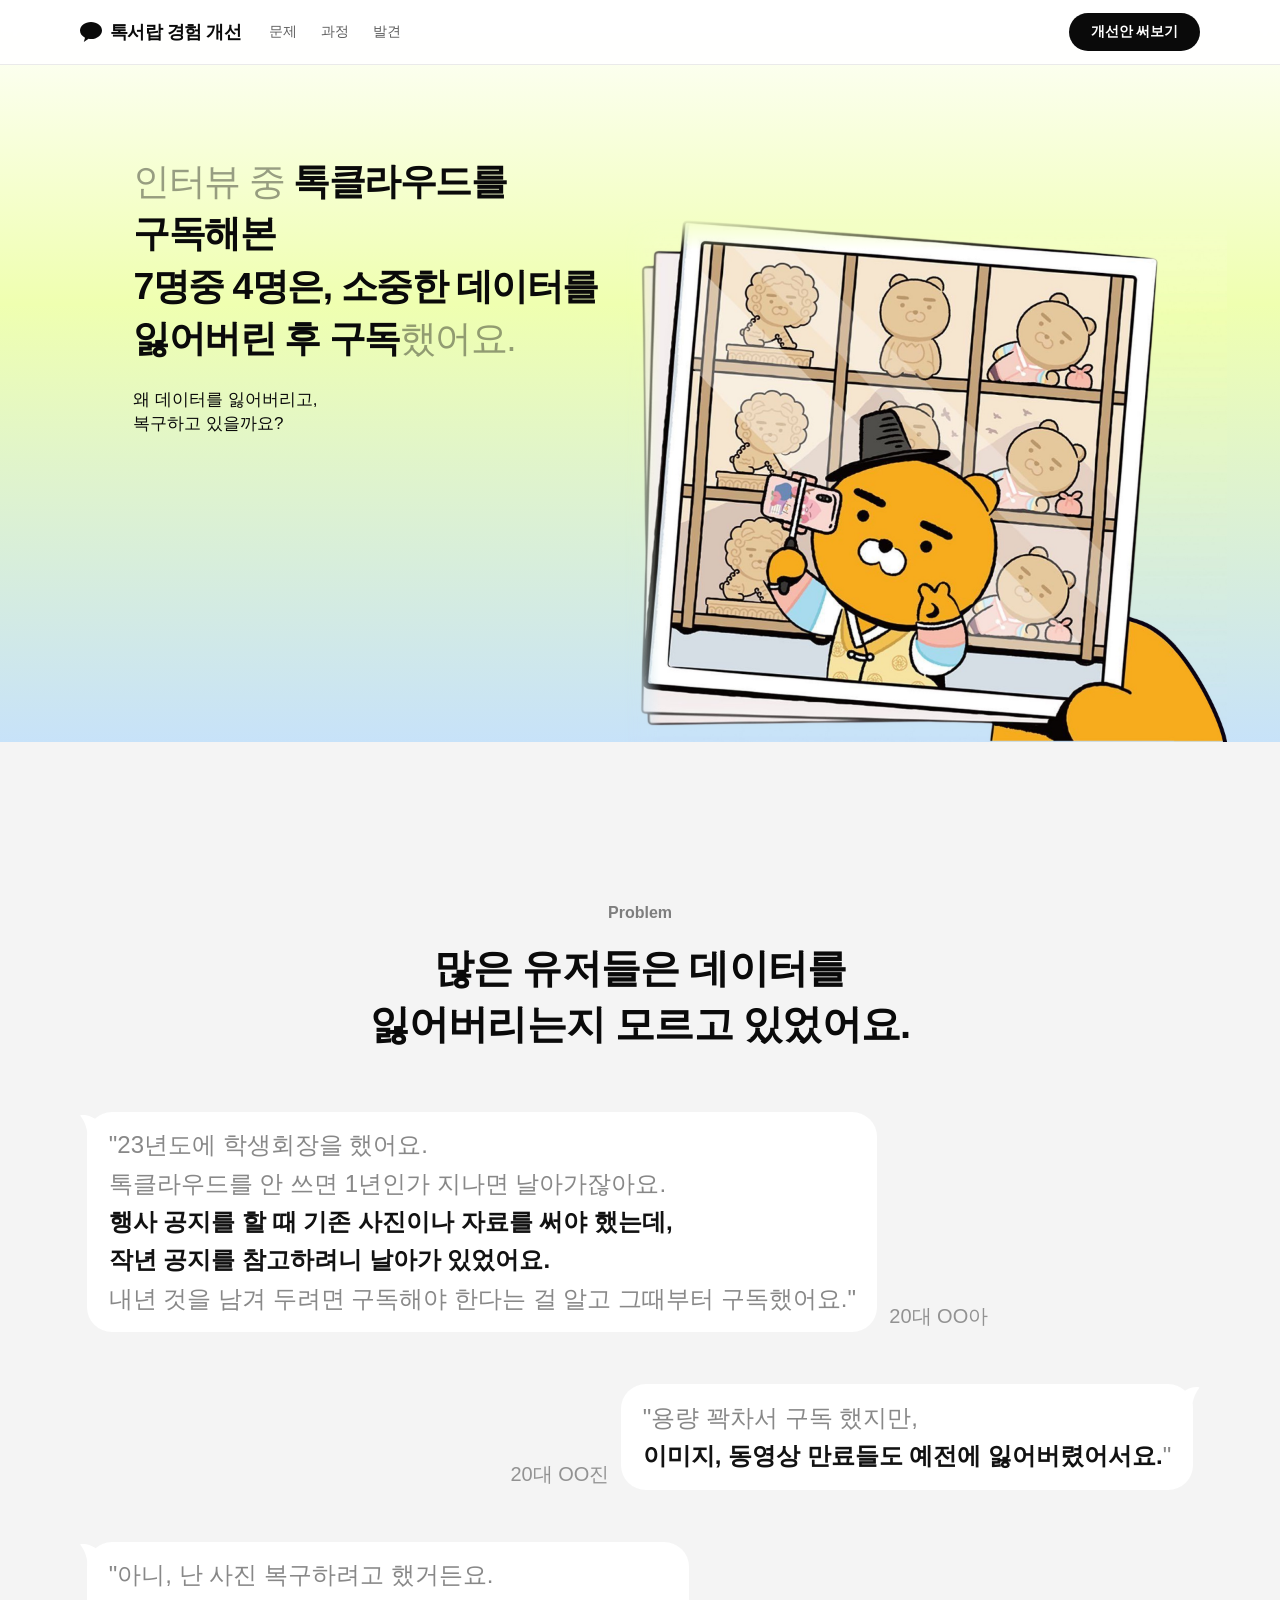
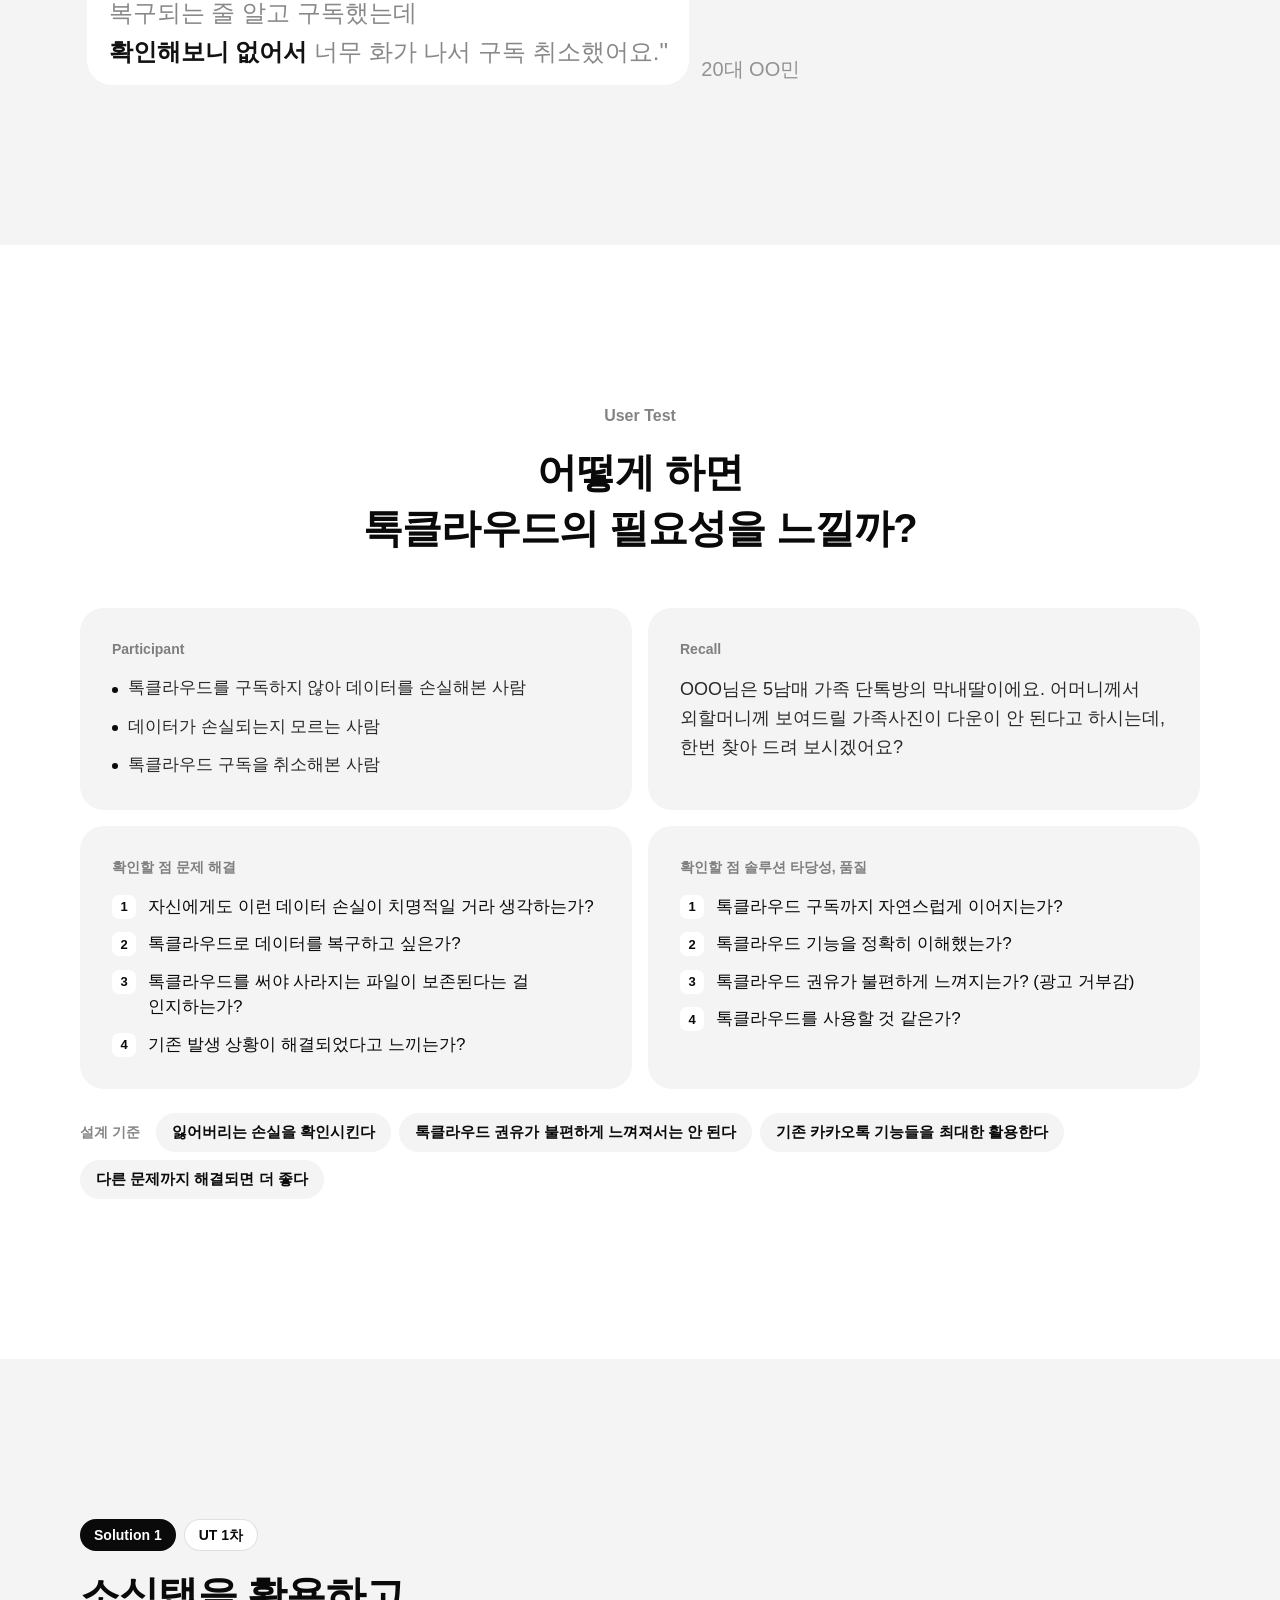
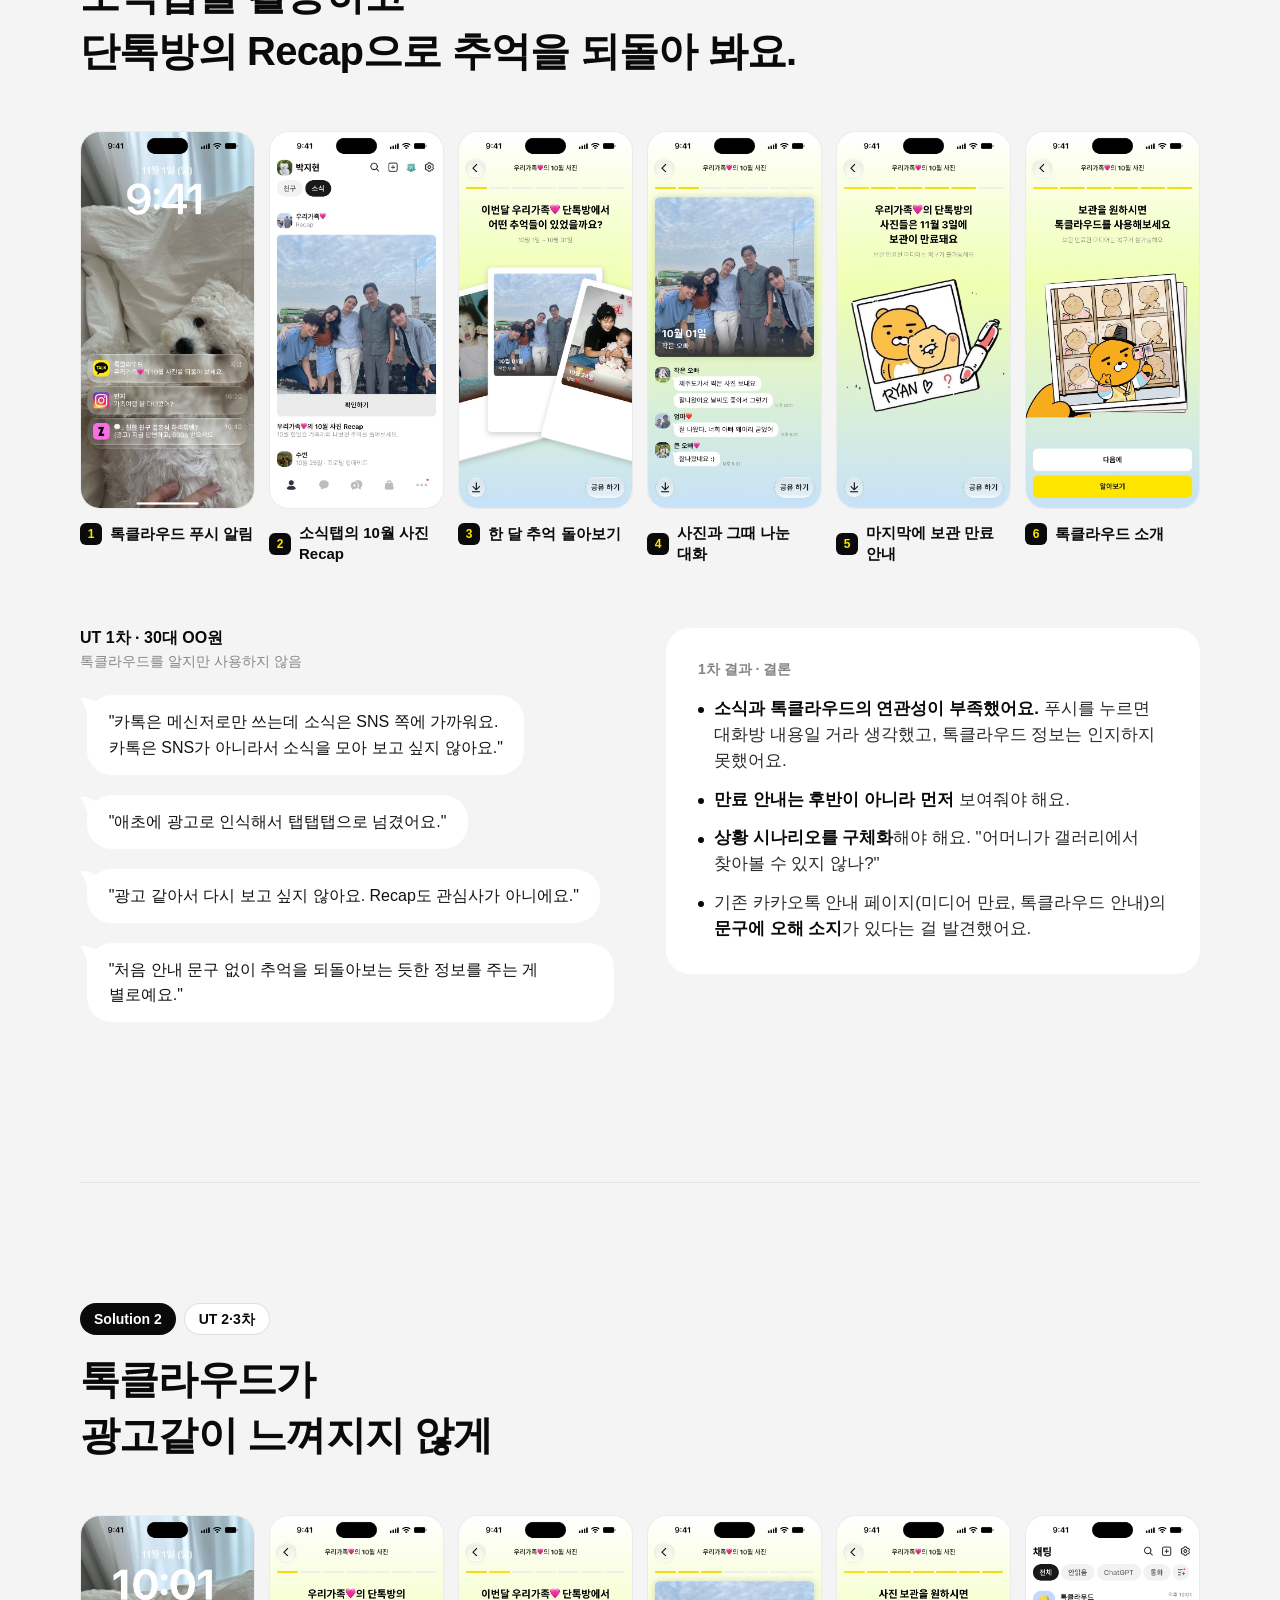
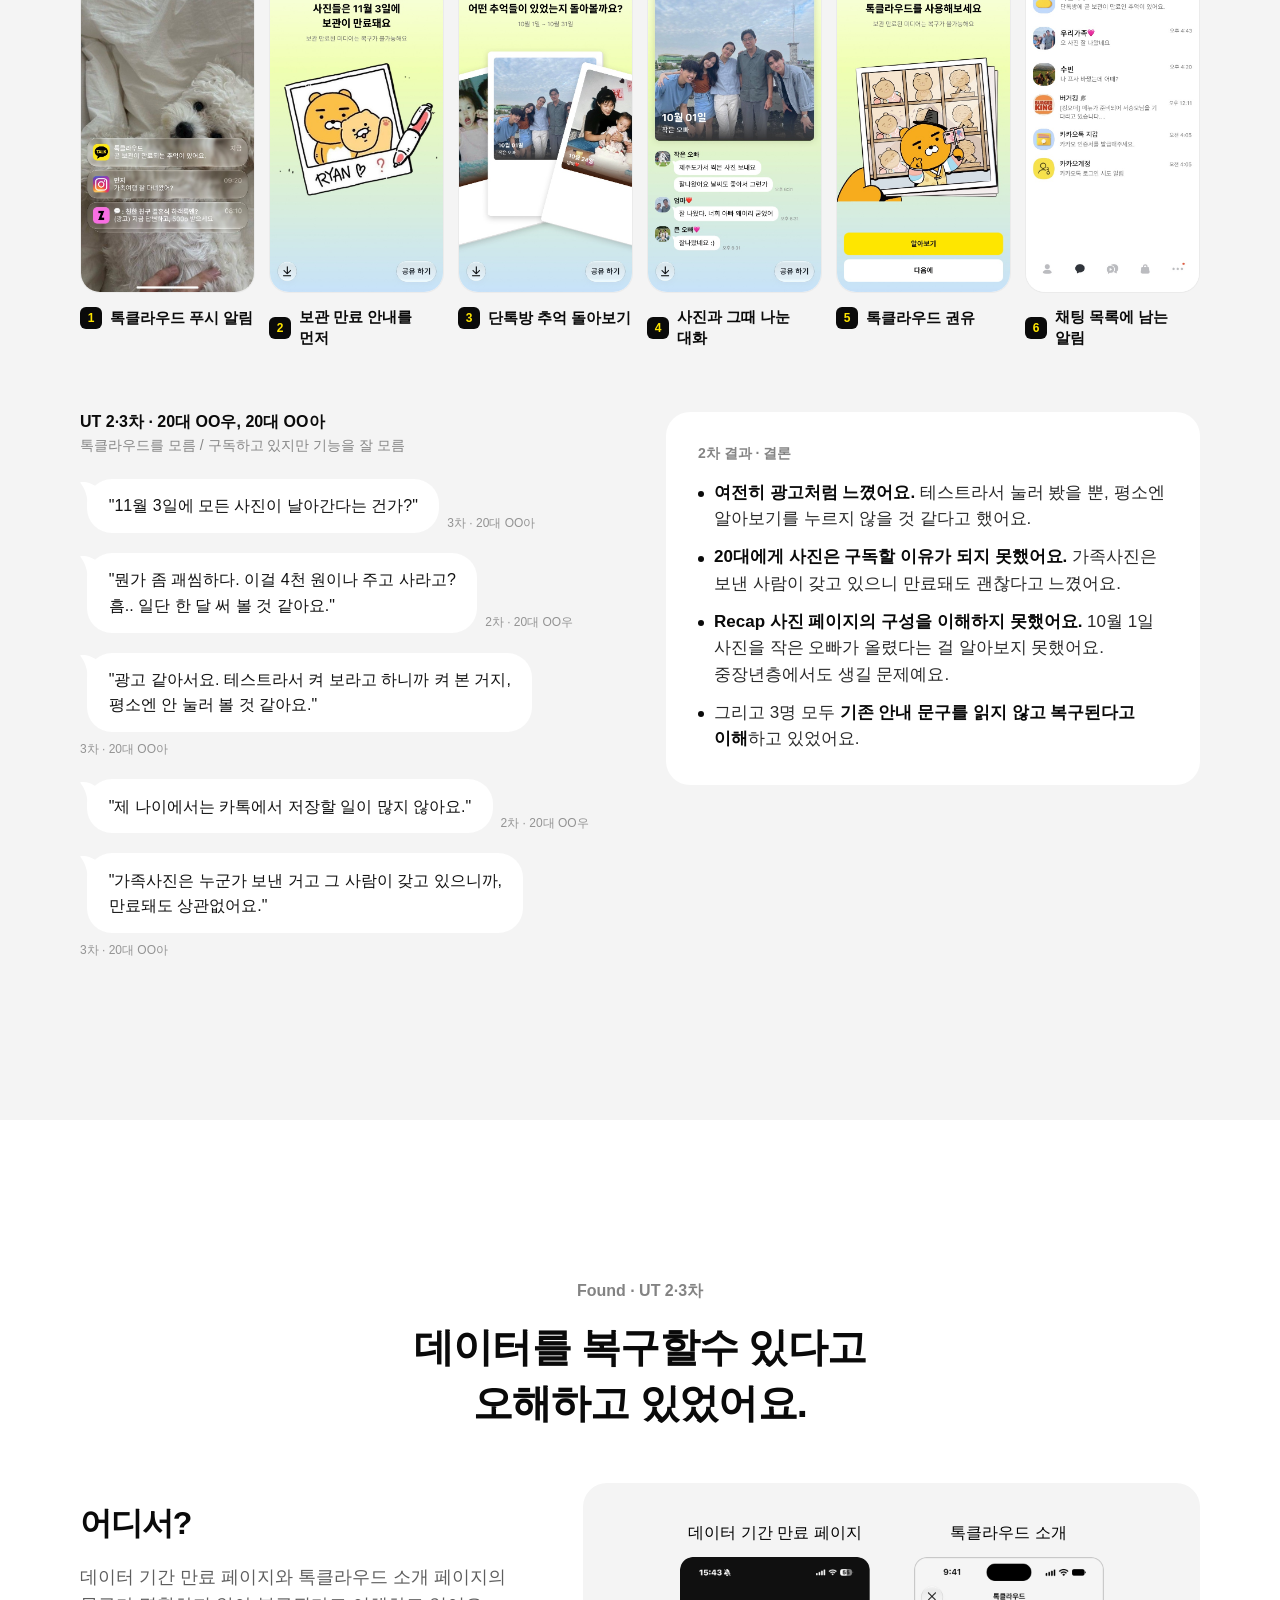
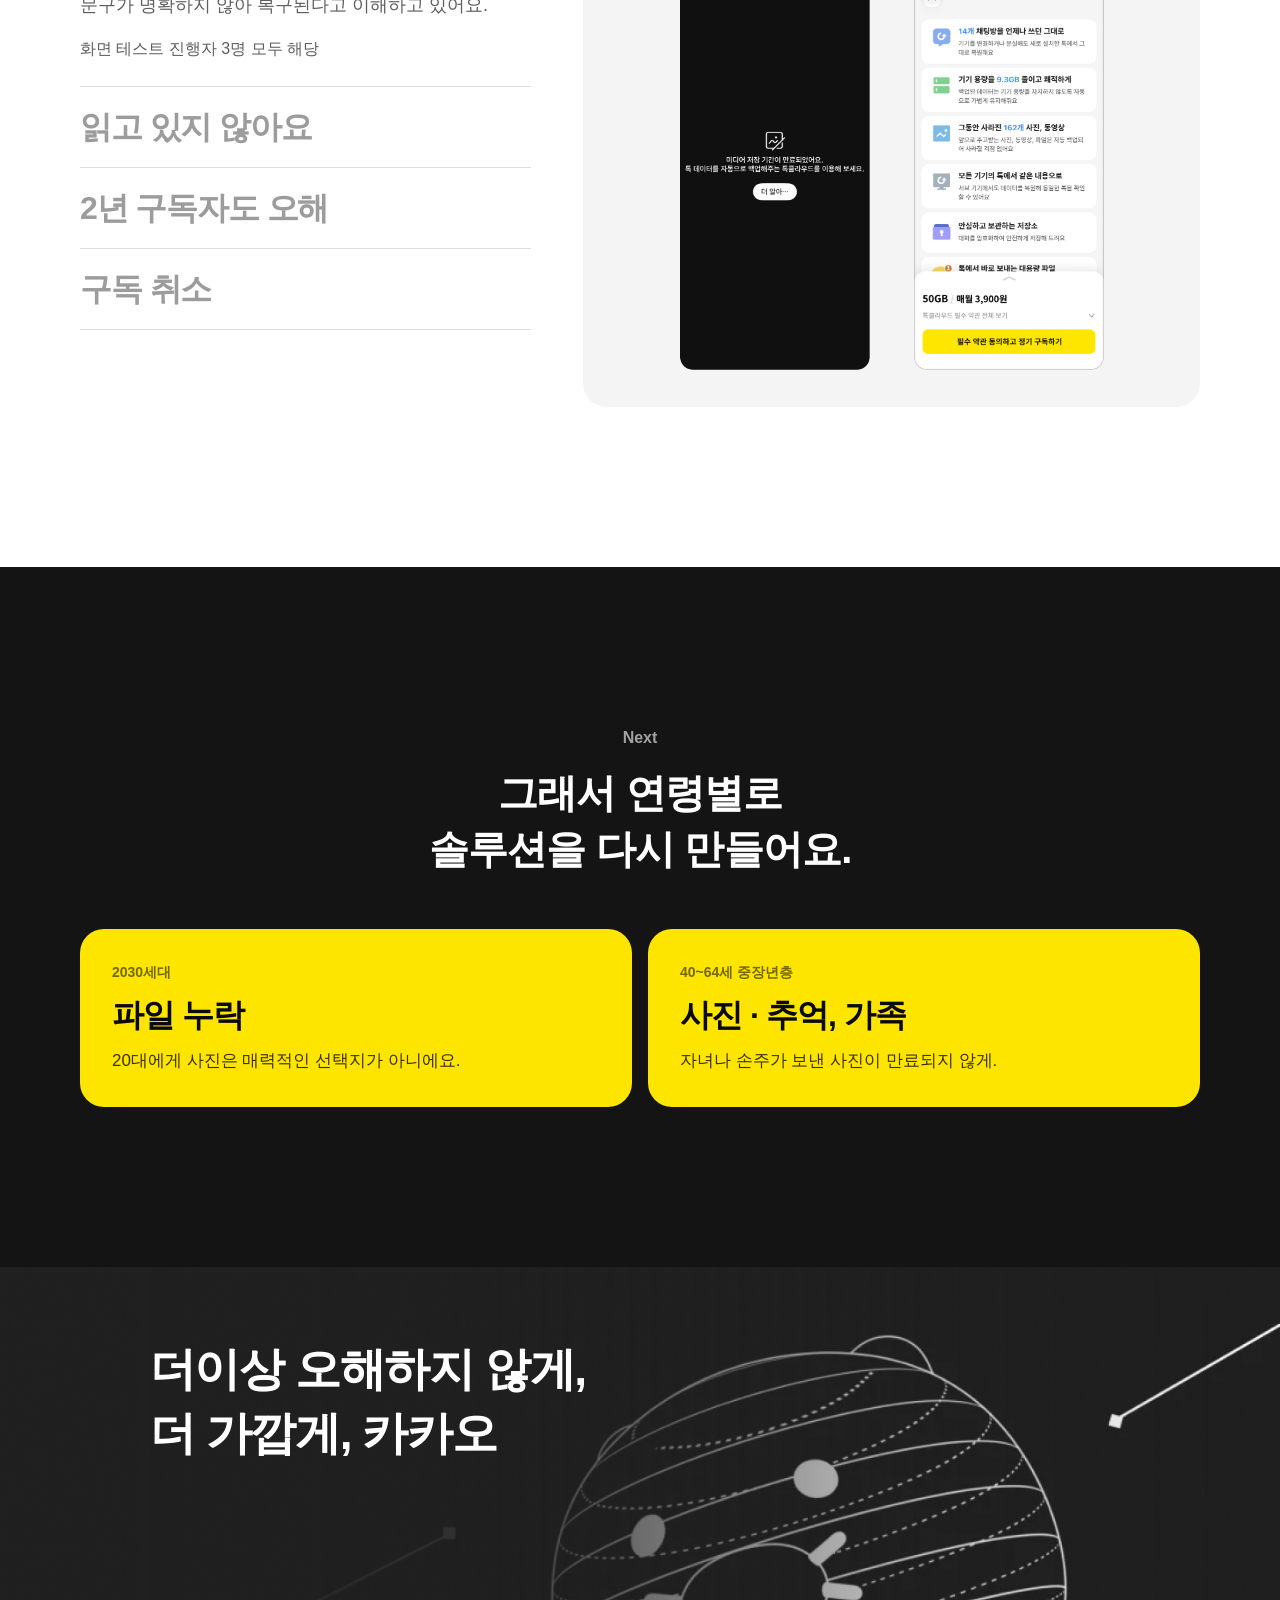
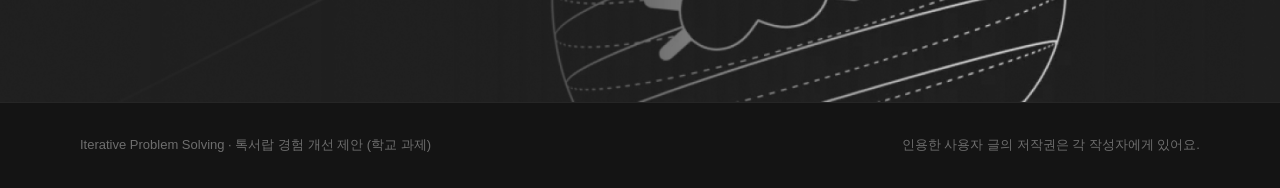
==== commit 17fd02ff: "랜딩 2차: Solution 2도 반응(왼쪽) + 2차 결과·결론 카드(오른쪽)로 정리 Co-Authored-By: Claude Opus 5.5 <noreply@anthropic." ====
--- a/landing-2/index.html
+++ b/landing-2/index.html
@@ -565,14 +565,16 @@
   </ol>
   <div class="qa rv">
     <div class="qa-col">
+      <p class="qa-k">UT 2·3차 · 20대 OO우, 20대 OO아 <small>톡클라우드를 모름 / 구독하고 있지만 기능을 잘 모름</small></p>
       <div class="qrow"><p class="bb s">"11월 3일에 모든 사진이 날아간다는 건가?"</p><span class="who s">3차 · 20대 OO아</span></div>
       <div class="qrow"><p class="bb s">"뭔가 좀 괘씸하다. 이걸 4천 원이나 주고 사라고?<br> 흠.. 일단 한 달 써 볼 것 같아요."</p><span class="who s">2차 · 20대 OO우</span></div>
       <div class="qrow"><p class="bb s">"광고 같아서요. 테스트라서 켜 보라고 하니까 켜 본 거지,<br> 평소엔 안 눌러 볼 것 같아요."</p><span class="who s">3차 · 20대 OO아</span></div>
-    </div>
-    <div class="qa-col">
-      <div class="qrow"><p class="bb s">"제 나이에서는 카톡에서 저장할 일이 많지 않아요.<br> 부모님 세대라면 자녀나 손주가 보낸 사진이<br> 만료되지 않게 많이 쓸 것 같아요."</p><span class="who s">2차 · 20대 OO우</span></div>
+      <div class="qrow"><p class="bb s">"제 나이에서는 카톡에서 저장할 일이 많지 않아요."</p><span class="who s">2차 · 20대 OO우</span></div>
       <div class="qrow"><p class="bb s">"가족사진은 누군가 보낸 거고 그 사람이 갖고 있으니까,<br> 만료돼도 상관없어요."</p><span class="who s">3차 · 20대 OO아</span></div>
-      <p class="qa-note">관찰: 10월 1일 사진을 작은 오빠가 올렸다는 걸 알아보지 못했어요. 사진을 보낸 사람이 누군지 모르면 Recap이 이해되지 않아요.</p>
+    </div>
+    <div class="uc">
+      <p class="uc-k">2차 결과 · 결론</p>
+      <ul class="uc-list"><li><b>여전히 광고처럼 느꼈어요.</b> 테스트라서 눌러 봤을 뿐, 평소엔 알아보기를 누르지 않을 것 같다고 했어요.</li><li><b>20대에게 사진은 구독할 이유가 되지 못했어요.</b> 가족사진은 보낸 사람이 갖고 있으니 만료돼도 괜찮다고 느꼈어요.</li><li><b>Recap 사진 페이지의 구성을 이해하지 못했어요.</b> 10월 1일 사진을 작은 오빠가 올렸다는 걸 알아보지 못했어요. 중장년층에서도 생길 문제예요.</li><li>그리고 3명 모두 <b>기존 안내 문구를 읽지 않고 복구된다고 이해</b>하고 있었어요.</li></ul>
     </div>
   </div>
 </div></section>
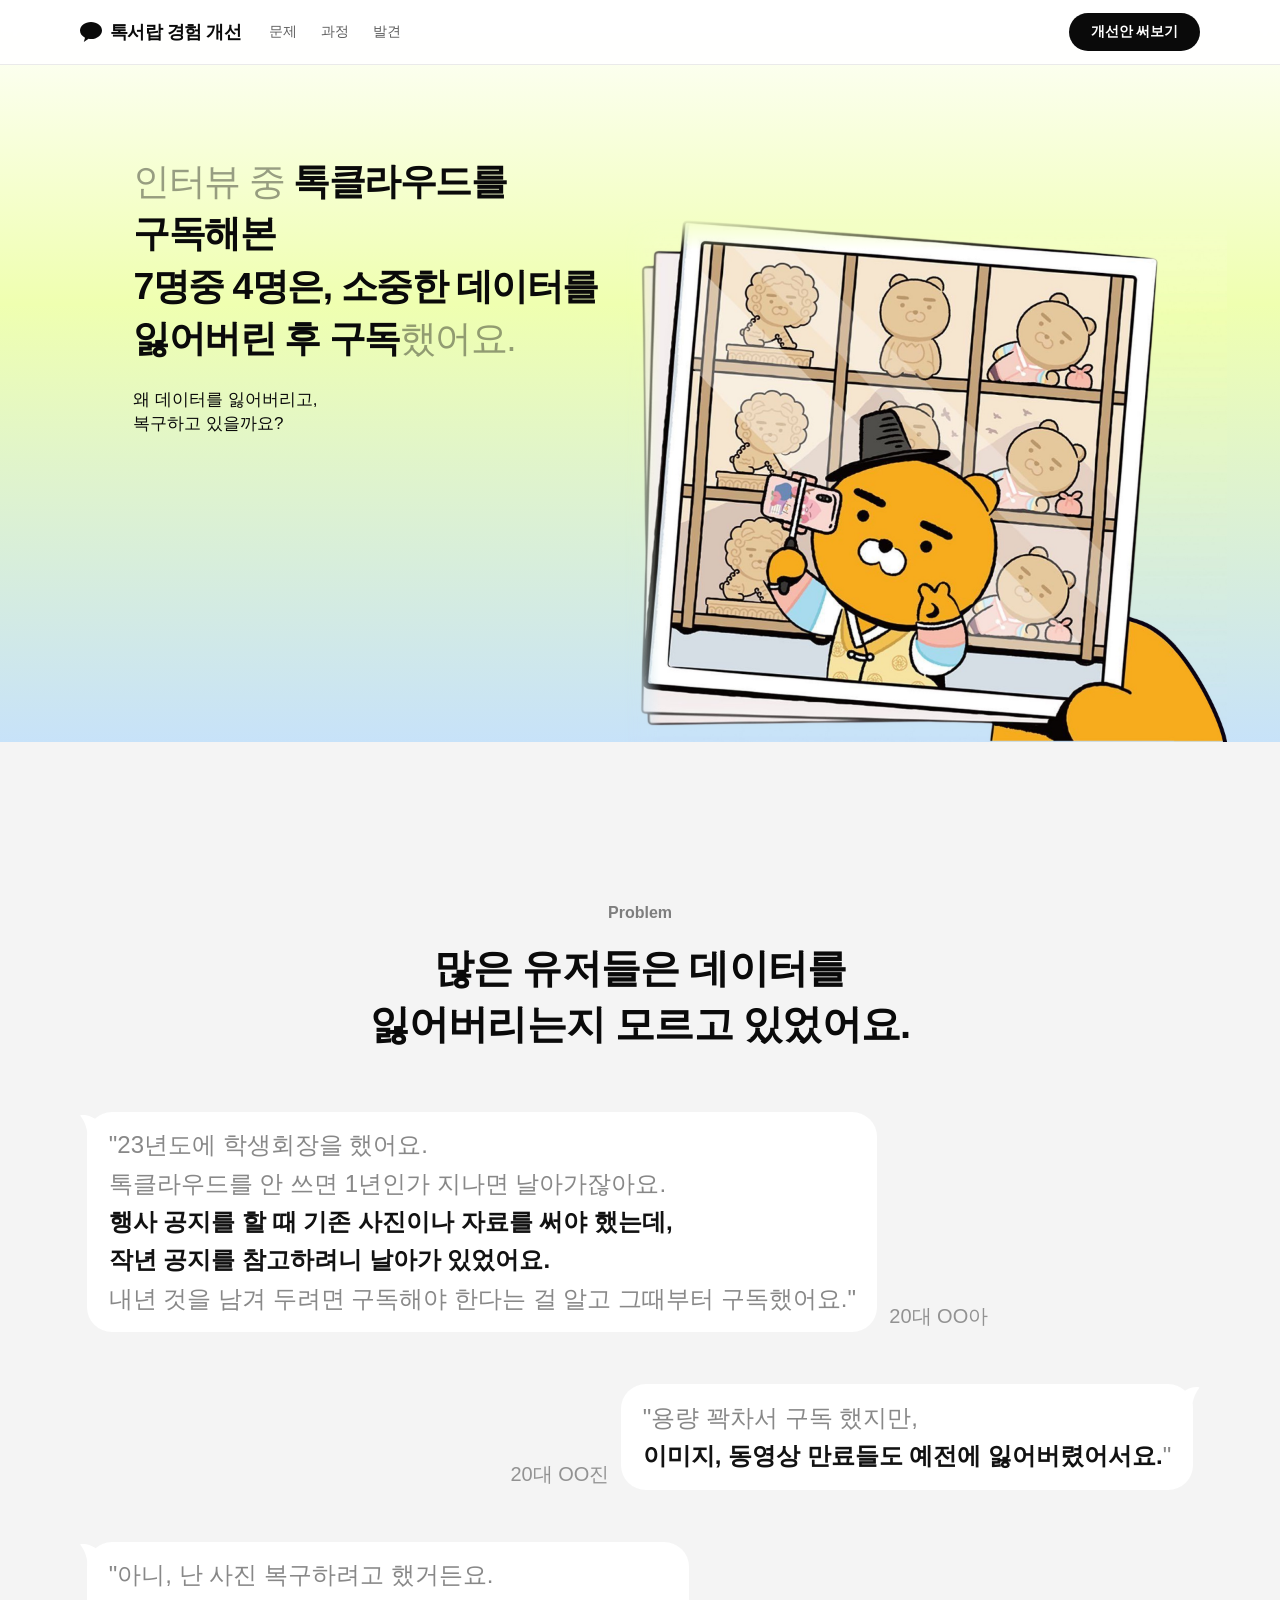
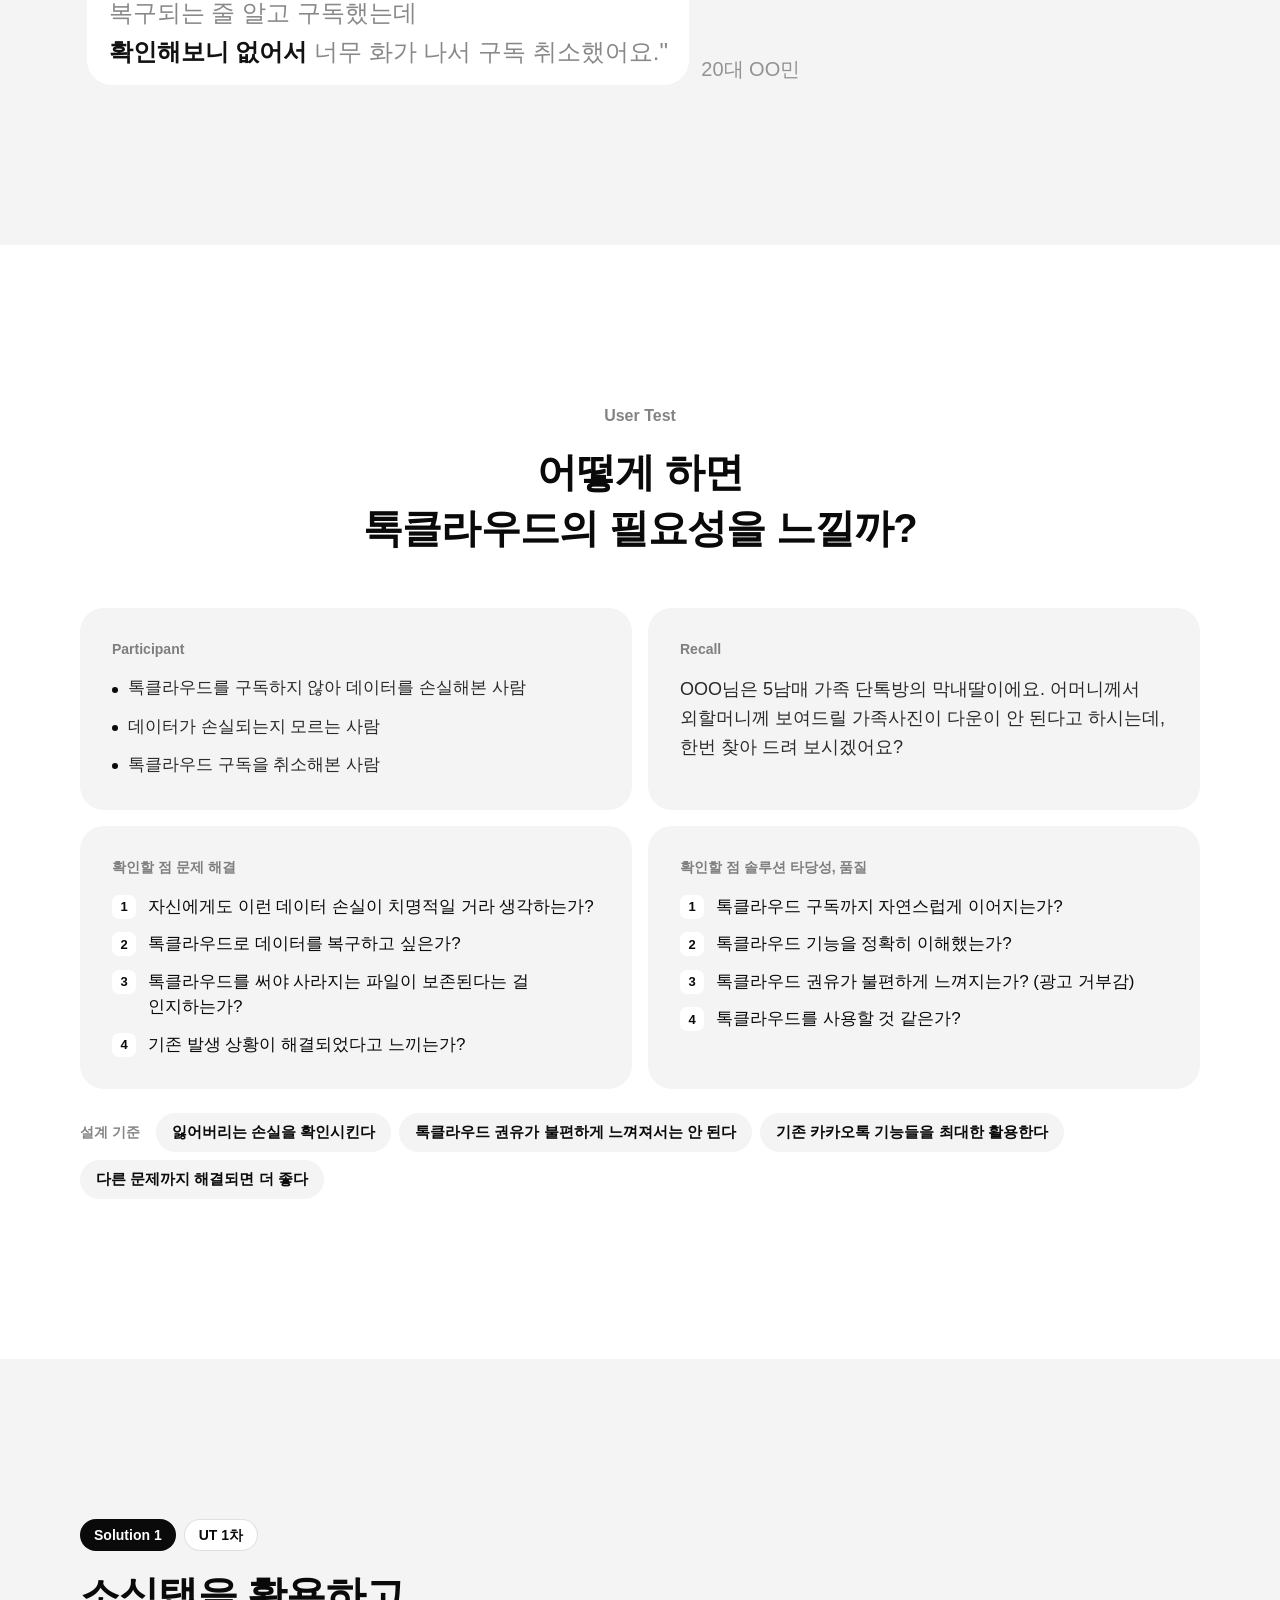
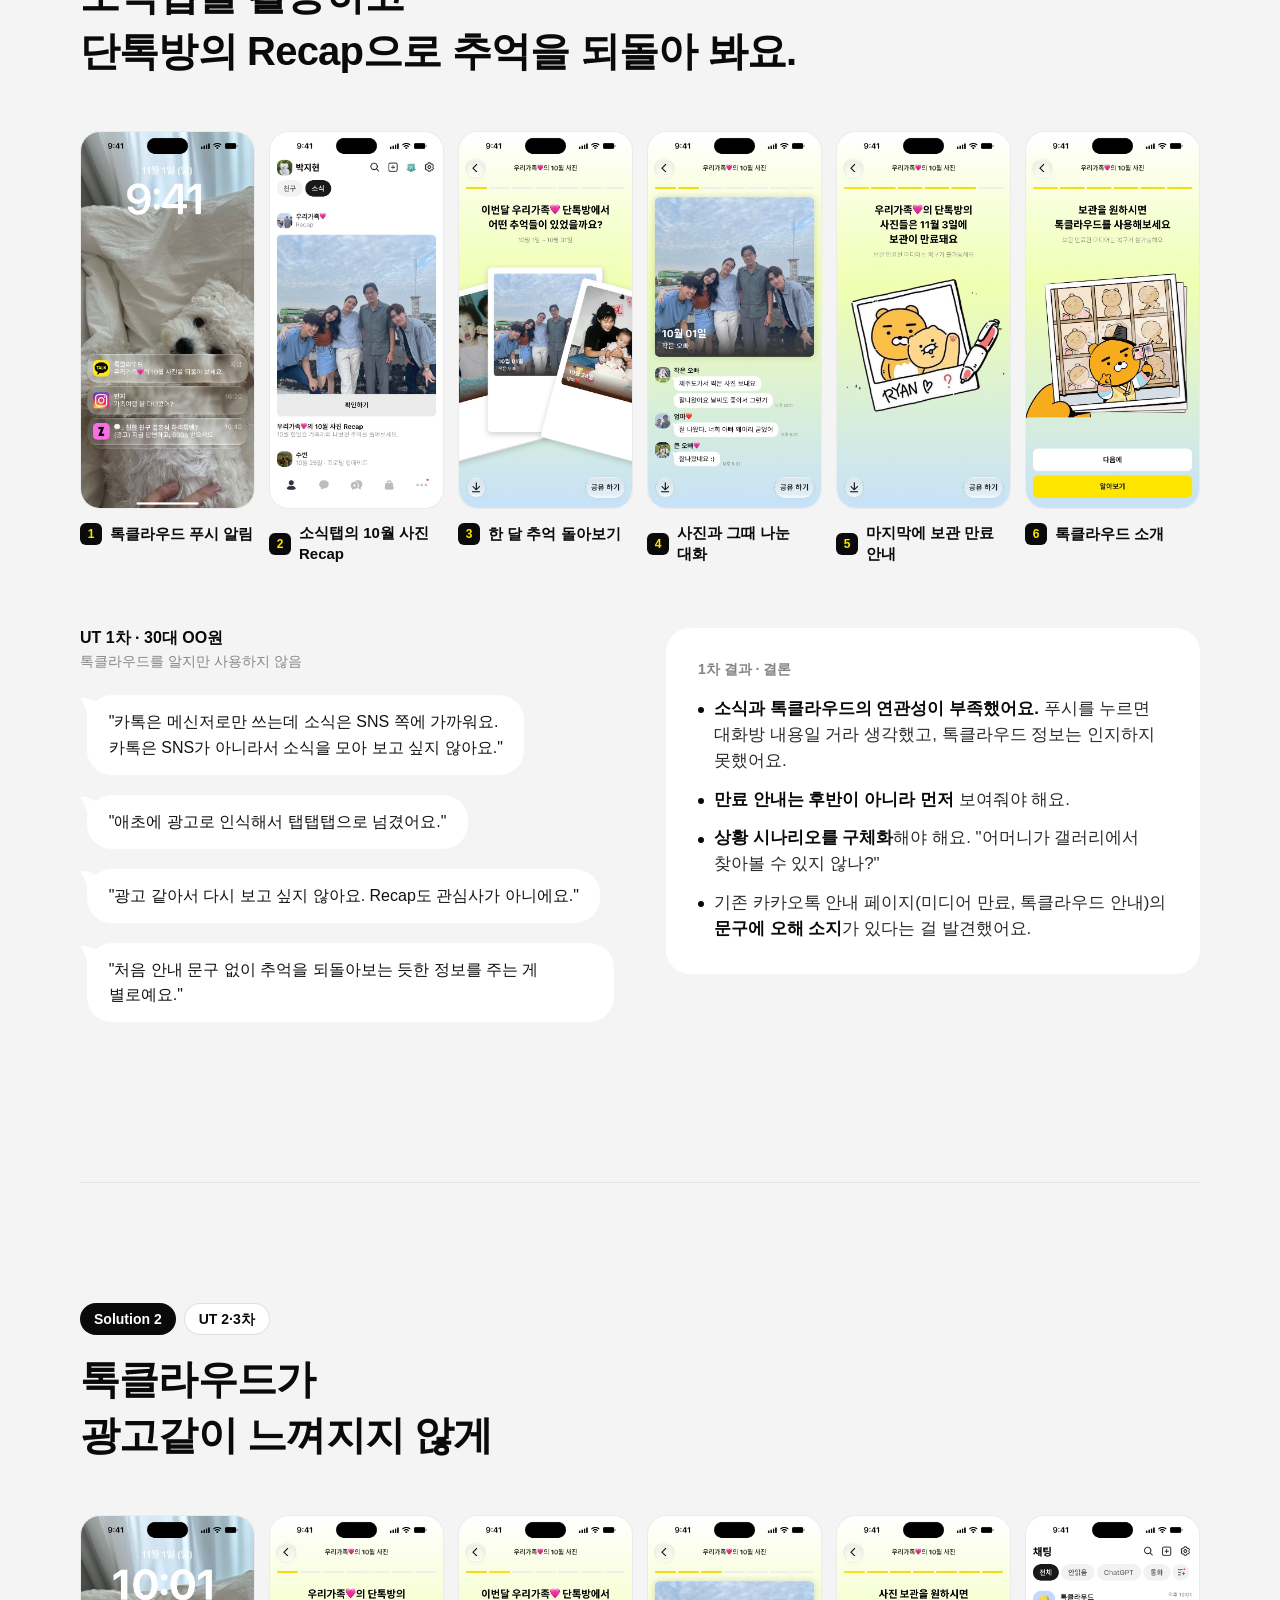
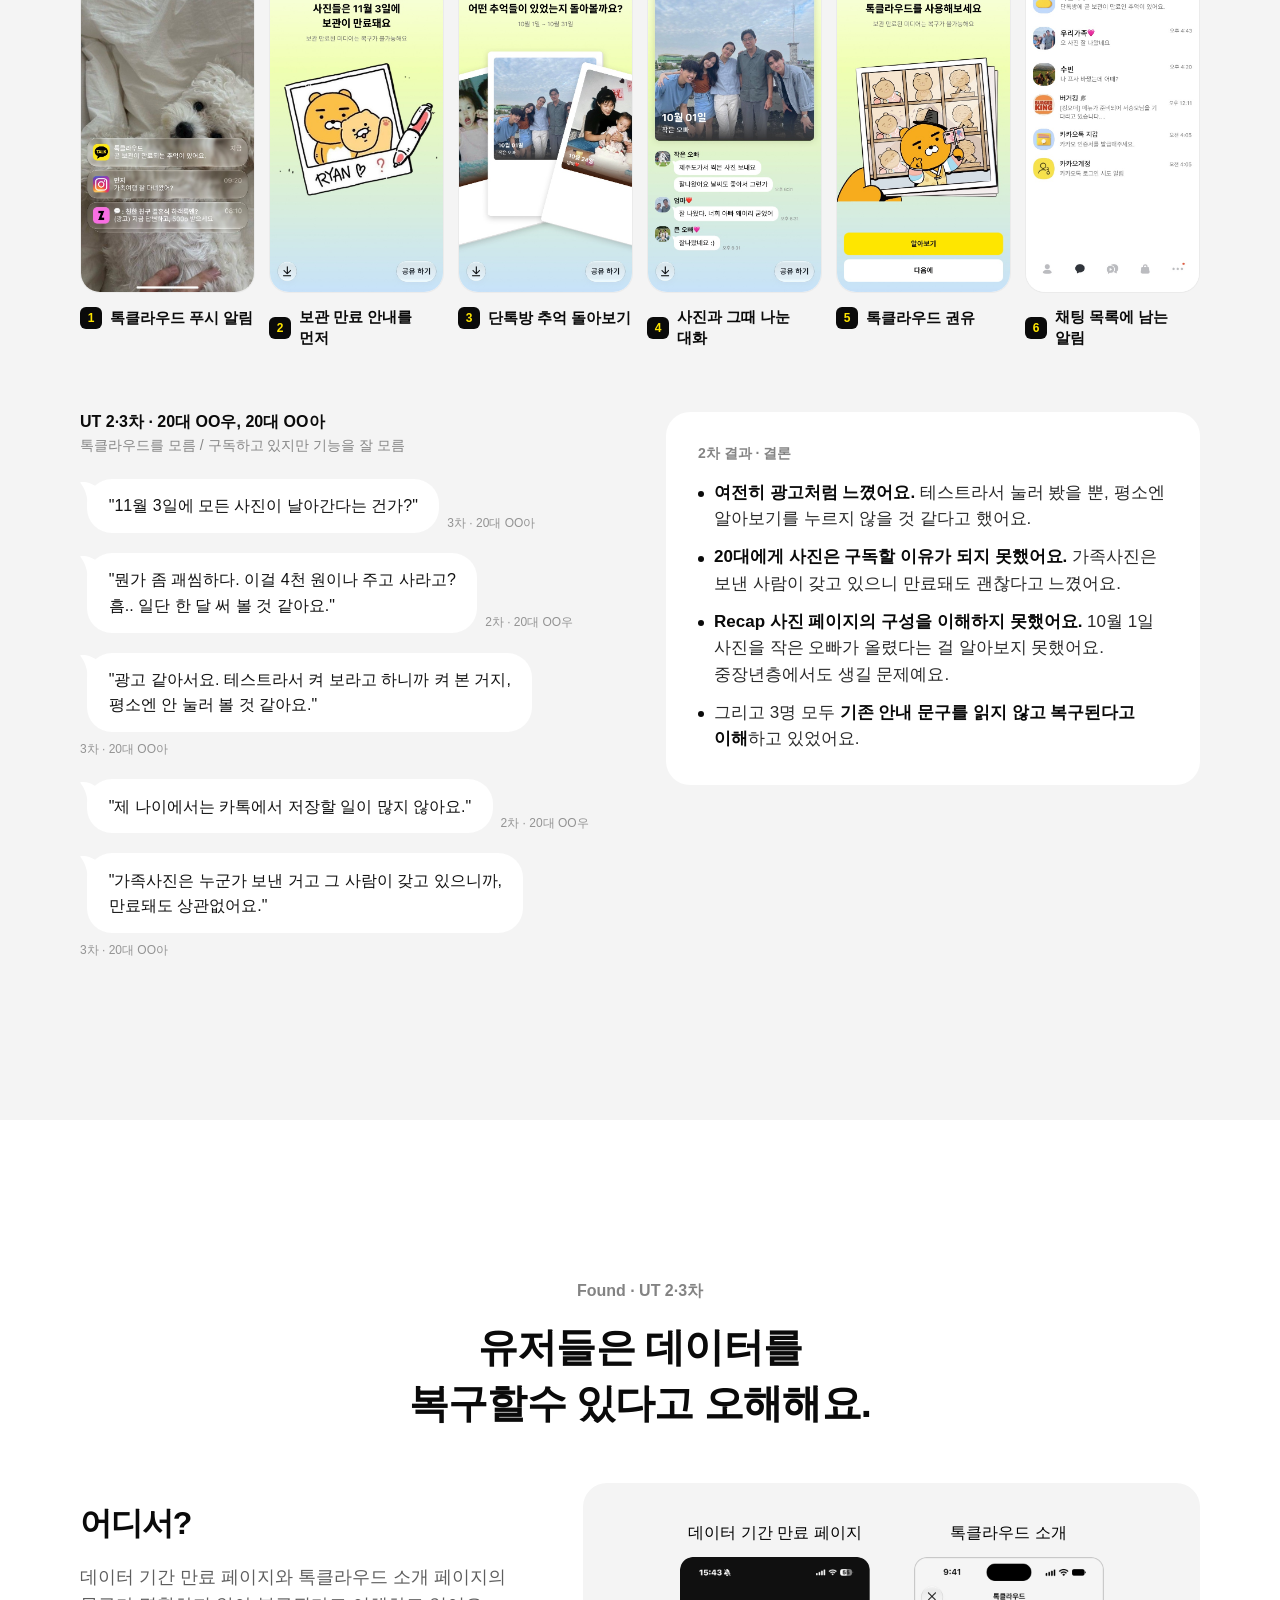
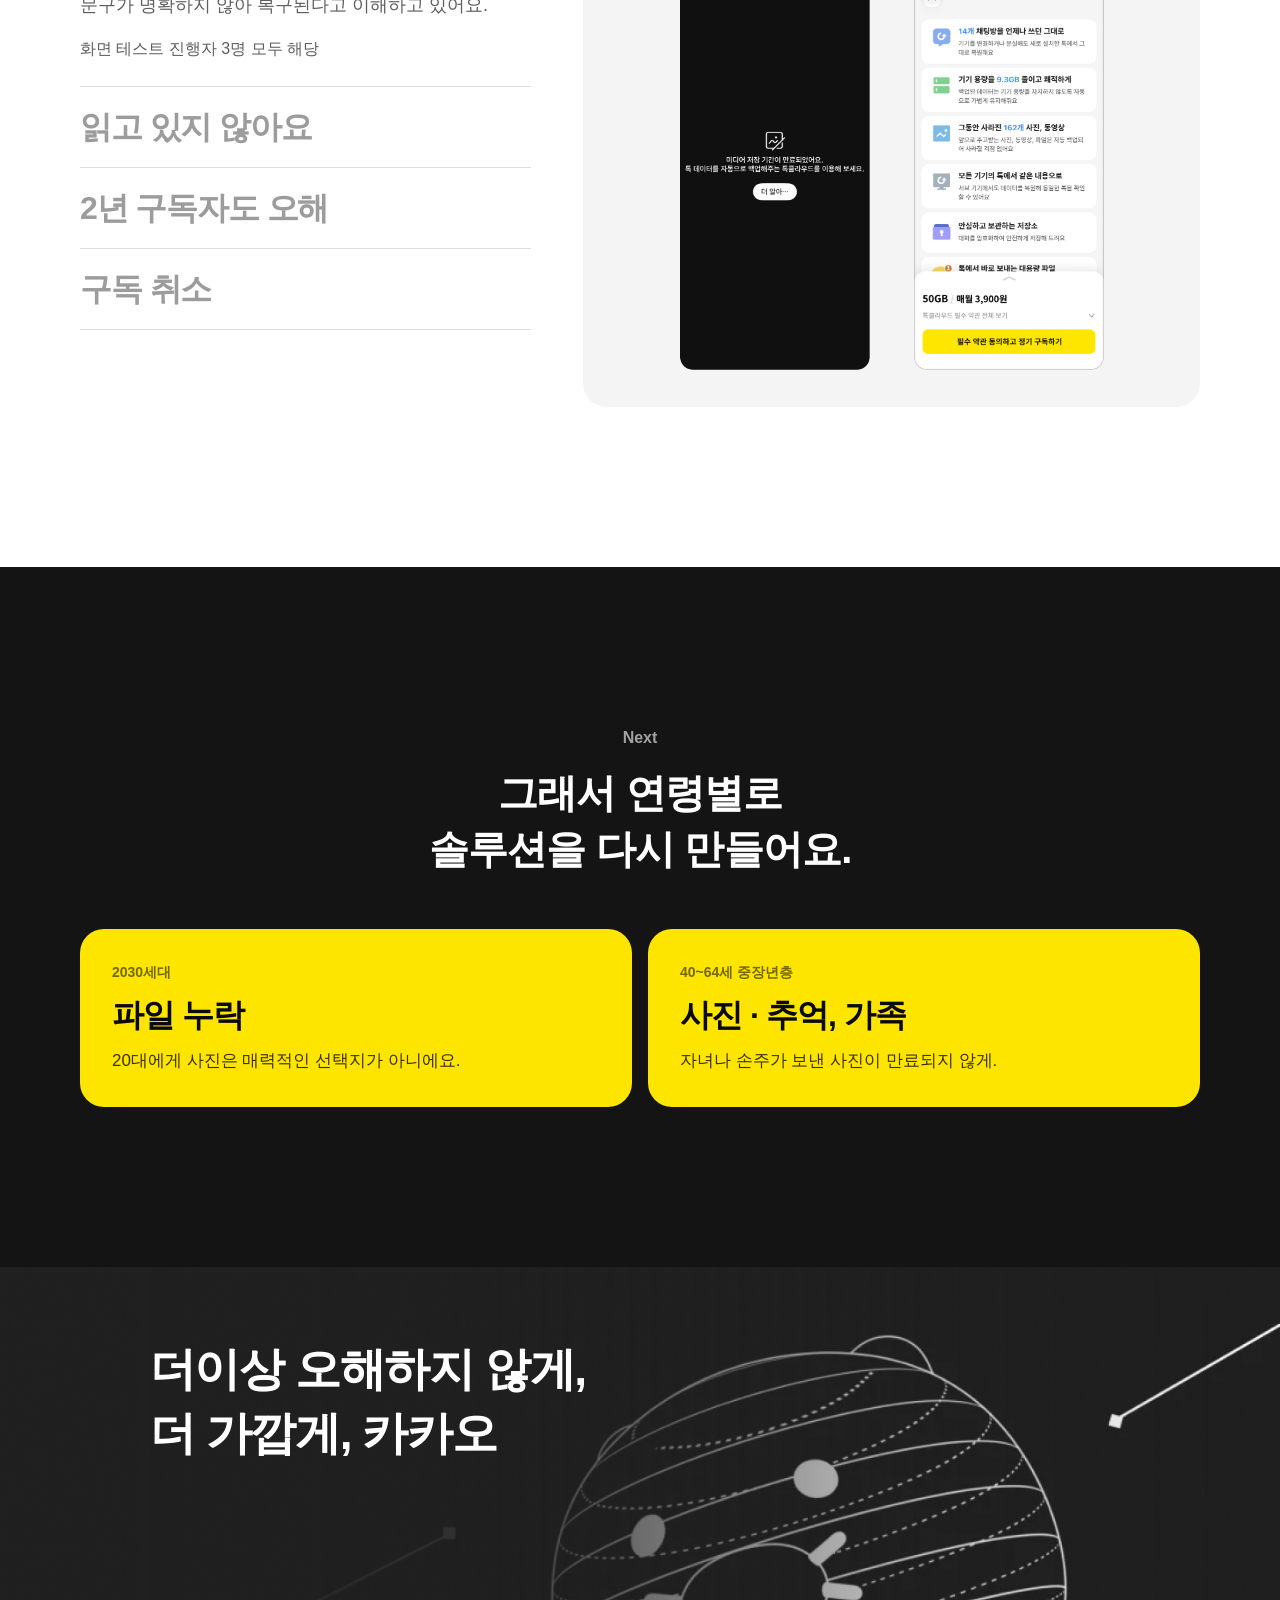
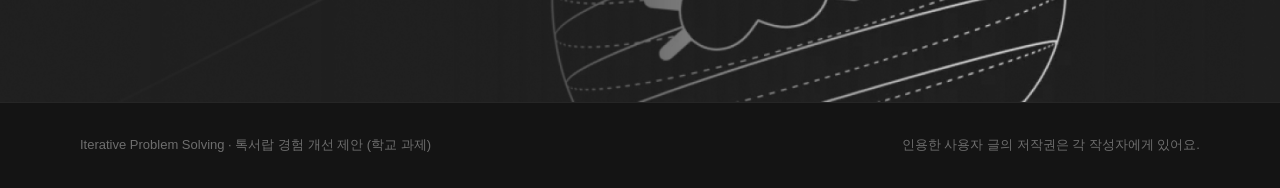
==== commit e6e88670: "랜딩 2차: 발견 섹션 제목 '유저들은 데이터를 복구할수 있다고 오해해요.' Co-Authored-By: Claude Opus 5.5 <noreply@anthropic.com>" ====
--- a/landing-2/index.html
+++ b/landing-2/index.html
@@ -581,7 +581,7 @@
 
 <!-- 3 Interview · Figma 551:12583 + 탭별 화면 Section 7 (551:13552, 551:12799, 551:13470) -->
 <section class="iv" id="voc"><div class="sx">
-  <div class="sx-head c rv"><p class="sx-k">Found · UT 2·3차</p><h2>데이터를 복구할수 있다고<br>오해하고 있었어요.</h2></div>
+  <div class="sx-head c rv"><p class="sx-k">Found · UT 2·3차</p><h2>유저들은 데이터를<br>복구할수 있다고 오해해요.</h2></div>
   <div class="iv-grid rv">
     <ol class="iv-tabs" role="tablist">
       <li><button class="iv-tab on" role="tab" aria-selected="true" aria-controls="ivp0" data-i="0"><span class="tt">어디서?</span><span class="td"><span>데이터 기간 만료 페이지와 톡클라우드 소개 페이지의 문구가 명확하지 않아 복구된다고 이해하고 있어요.</span><small>화면 테스트 진행자 3명 모두 해당</small></span></button></li>
